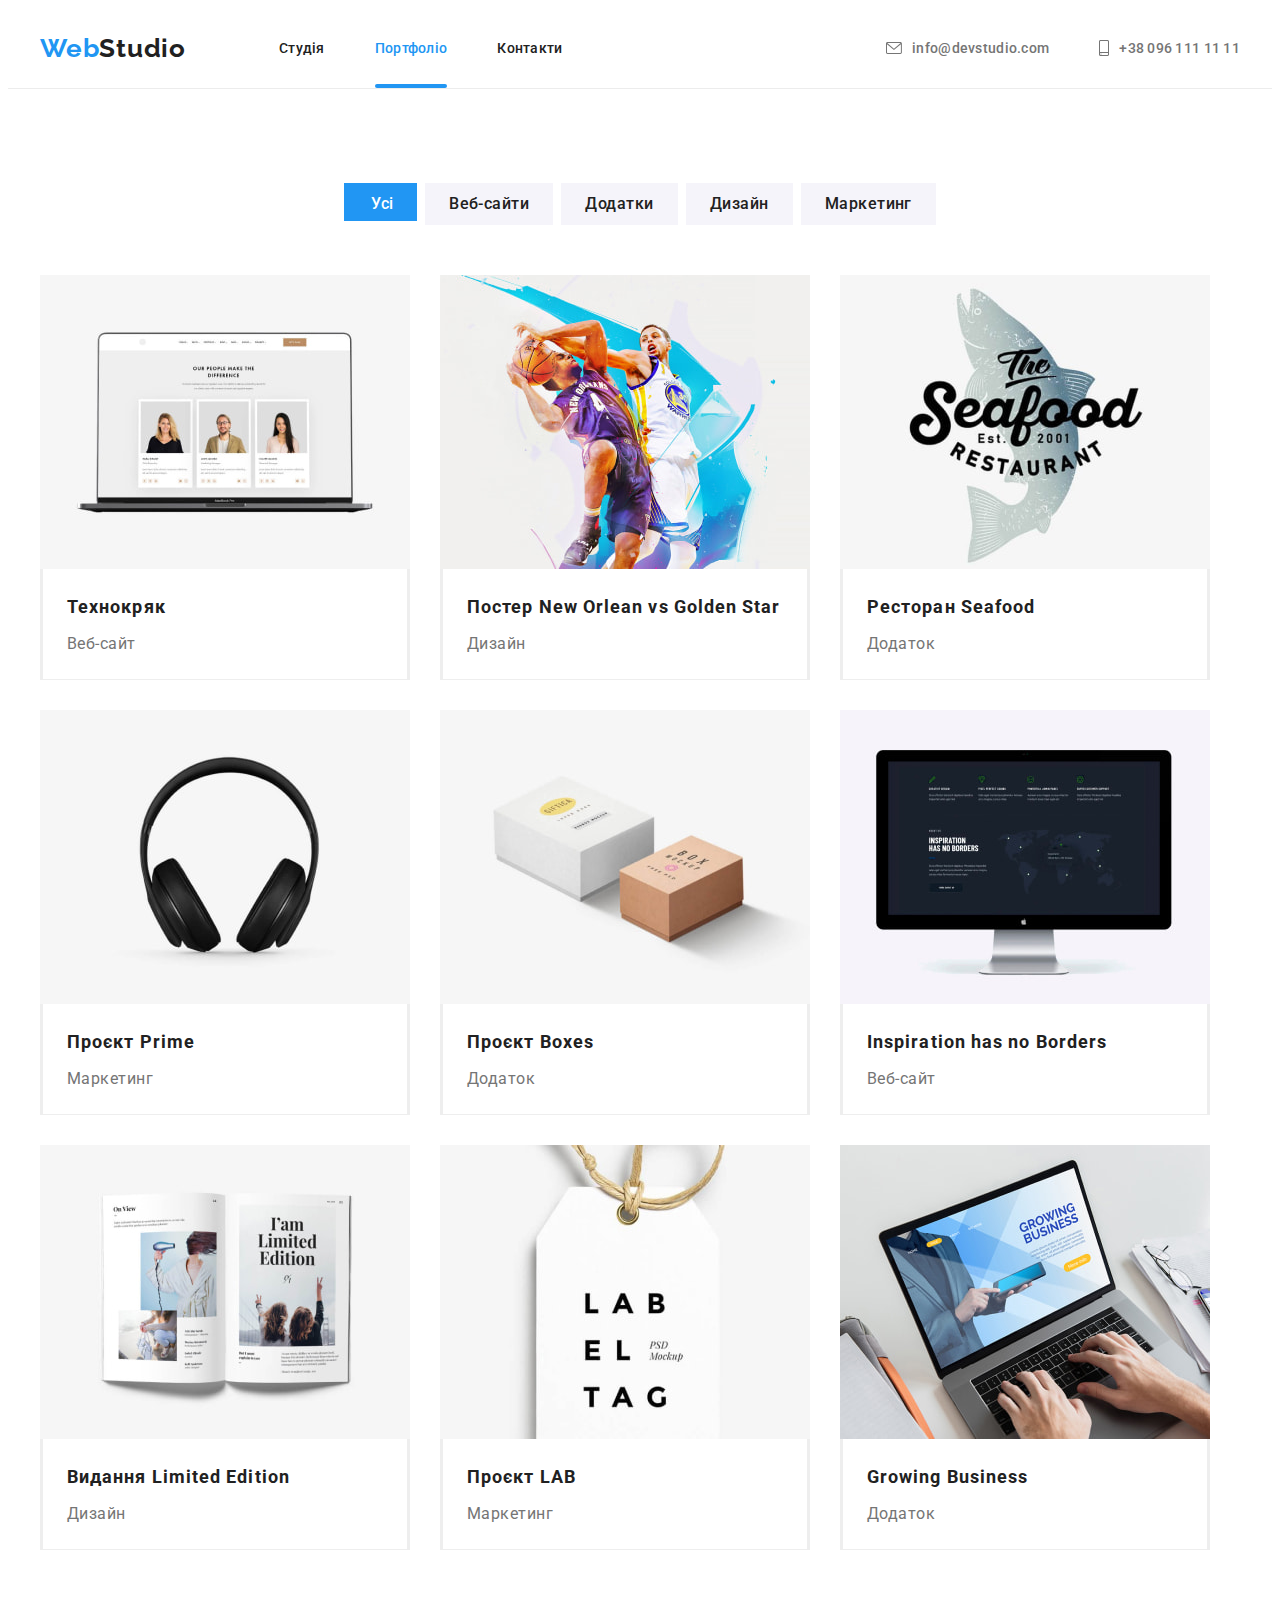
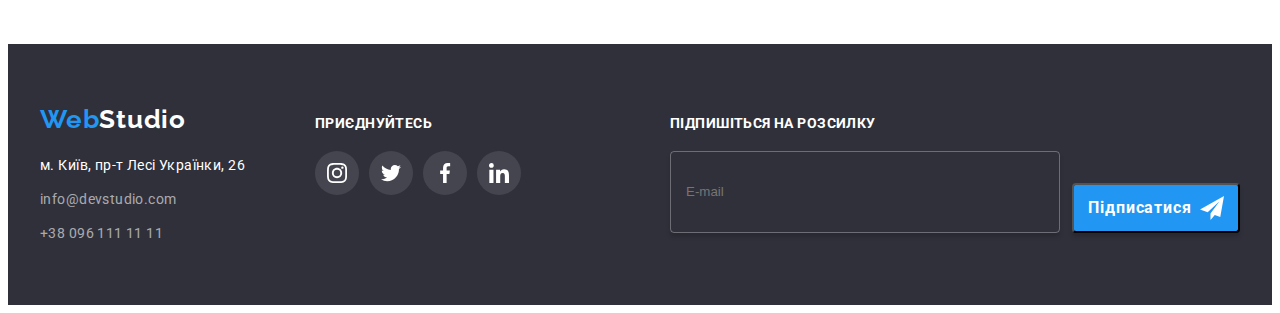
==== portfolio.html @ 5f0ef243 "Initial commit" ====
<!DOCTYPE html>
<html lang="uk">
  <head>
    <meta charset="UTF-8" />
    <meta name="viewport" content="width=device-width, initial-scale=1.0" />
    <title>Module 02</title>
    <link rel="preconnect" href="https://fonts.gstatic.com" crossorigin />
    <link
      href="https://fonts.googleapis.com/css2?family=Raleway:wght@700&family=Roboto:wght@400;500;700;900&display=swap"
      rel="stylesheet"
    />
    <link
      rel="stylesheet"
      href="https://cdnjs.cloudflare.com/ajax/libs/modern-normalize/2.0.0/modern-normalize.min.css"
      integrity="sha512-4xo8blKMVCiXpTaLzQSLSw3KFOVPWhm/TRtuPVc4WG6kUgjH6J03IBuG7JZPkcWMxJ5huwaBpOpnwYElP/m6wg=="
      crossorigin="anonymous"
      referrerpolicy="no-referrer"
    />
    <link rel="stylesheet" href="./css/styles.css" />
  </head>
  <body>
    <!-- header section -->
    <header class="header">
      <div class="container heder__container">
        <nav class="navigation">
          <a
            class="link logo"
            href="./index.html"
            aria-label="site-logo-WebStudio"
            >Web<span class="logo__part">Studio</span></a
          >
          <ul class="navigation__list list">
            <li class="navigation__item">
              <a class="link navigation__link" href="./index.html">Студія</a>
            </li>
            <li class="navigation__item">
              <a class="link navigation__title current" href="#portfolio">Портфоліо</a>
            </li>
            <li class="navigation__item">
              <a class="link navigation__link" href="#contacts">Контакти</a>
            </li>
          </ul>
        </nav>
        <ul class="header-grup">
          <li class="header-grup__item">
            <a
              class="link header-grup__mailto mail studio-link"
              href="mailto:info@devstudio.com"
            >
              <svg class="studio-icon" width="16" height="12">
                <use href="./images/sprite.svg#icon-envelope-hover"></use></svg
              >info@devstudio.com</a
            >
          </li>
          <li class="header-grup__item">
            <a
              class="link header-grup__phone text studio-link"
              href="tel:+380961111111"
            >
              <svg class="studio-icon" width="10" height="16">
                <use href="./images/sprite.svg#icon-smartphone"></use></svg
              >+38 096 111 11 11</a
            >
          </li>
        </ul>
      </div>
    </header>
    <main>
      <!-- section Portfolio -->
      <section class="portfolio section">
        <div class="container portfolio-container">
          <!-- Логічний заголовок -->
          <h2 class="visually-hidden">Portfolio</h2>
          <ul class="portfolio-list">
            <li class="portfolio-item">
              <button class="portfolio-all-btn" type="button">Усі</button>
            </li>
            <li class="portfolio-item">
              <button class="portfolio-btn" type="button">Веб-сайти</button>
            </li>
            <li class="portfolio-item">
              <button class="portfolio-btn" type="button">Додатки</button>
            </li>
            <li class="portfolio-item">
              <button class="portfolio-btn" type="button">Дизайн</button>
            </li>
            <li class="portfolio-item">
              <button class="portfolio-btn" type="button">Маркетинг</button>
            </li>
          </ul>
          <ul class="img-portfolio-list grid">
            <li class="img-portfolio-item grid-item container-bg">
              <a class="link blok-link" href="./images/portfolio/img.jpg">
                <div class="blok-thumb">
                  <div class="portfolio-overlay">
                    <p class="thumb-desc">
                      Ресурс пропонує комплексні пропозиції з різним рівнем
                      функціоналу та сервісів. Все це дозволить відвідувачу
                      отримати вичерпні відомості про компанію чи приватну
                      особу.
                    </p>
                  </div>
                  <img
                    class="img-portfolio"
                    src="./images/portfolio/img.jpg"
                    alt="три фото"
                    width="370"
                    height="294"
                  />
                </div>
                <div class="portfolio-blok">
                  <h3 class="portfolio-title">Технокряк</h3>
                  <p class="portfolio-desc">Веб-сайт</p>
                </div>
              </a>
            </li>
            <li class="img-portfolio-item grid-item container-bg">
              <a class="link blok-link" href="./images/portfolio/img-(1).jpg">
                <div class="blok-thumb">
                  <div class="portfolio-overlay">
                    <p class="thumb-desc">
                      Ресурс пропонує комплексні пропозиції з різним рівнем
                      функціоналу та сервісів. Все це дозволить відвідувачу
                      отримати вичерпні відомості про компанію чи приватну
                      особу.
                    </p>
                  </div>
                  <img
                    class="img-portfolio"
                    src="./images/portfolio/img-(1).jpg"
                    alt="баскетбол"
                    width="370"
                    height="294"
                  />
                </div>
                <div class="portfolio-blok">
                  <h3 class="portfolio-title">
                    Постер New Orlean vs Golden Star
                  </h3>
                  <p class="portfolio-desc">Дизайн</p>
                </div>
              </a>
            </li>
            <li class="img-portfolio-item grid-item container-bg">
              <a class="link blok-link" href="./images/portfolio/img-(2).jpg">
                <div class="blok-thumb">
                  <div class="portfolio-overlay">
                    <p class="thumb-desc">
                      Ресурс пропонує комплексні пропозиції з різним рівнем
                      функціоналу та сервісів. Все це дозволить відвідувачу
                      отримати вичерпні відомості про компанію чи приватну
                      особу.
                    </p>
                  </div>
                  <img
                    class="img-portfolio"
                    src="./images/portfolio/img-(2).jpg"
                    alt="реклама ресторана"
                    width="370"
                    height="294"
                  />
                </div>
                <div class="portfolio-blok">
                  <h3 class="portfolio-title">Ресторан Seafood</h3>
                  <p class="portfolio-desc">Додаток</p>
                </div>
              </a>
            </li>
            <li class="img-portfolio-item grid-item container-bg">
              <a class="link blok-link" href="./images/portfolio/img-(3).jpg">
                <div class="blok-thumb">
                  <div class="portfolio-overlay">
                    <p class="thumb-desc">
                      Ресурс пропонує комплексні пропозиції з різним рівнем
                      функціоналу та сервісів. Все це дозволить відвідувачу
                      отримати вичерпні відомості про компанію чи приватну
                      особу.
                    </p>
                  </div>
                  <img
                    class="img-portfolio"
                    src="./images/portfolio/img-(3).jpg"
                    alt="навушники"
                    width="370"
                    height="294"
                  />
                </div>
                <div class="portfolio-blok">
                  <h3 class="portfolio-title">Проєкт Prime</h3>
                  <p class="portfolio-desc">Маркетинг</p>
                </div>
              </a>
            </li>
            <li class="img-portfolio-item grid-item container-bg">
              <a class="link blok-link" href="./images/portfolio/img-(4).jpg">
                <div class="blok-thumb">
                  <div class="portfolio-overlay">
                    <p class="thumb-desc">
                      Ресурс пропонує комплексні пропозиції з різним рівнем
                      функціоналу та сервісів. Все це дозволить відвідувачу
                      отримати вичерпні відомості про компанію чи приватну
                      особу.
                    </p>
                  </div>
                  <img
                    class="img-portfolio"
                    src="./images/portfolio/img-(4).jpg"
                    alt="реклама духов"
                    width="370"
                    height="294"
                  />
                </div>
                <div class="portfolio-blok">
                  <h3 class="portfolio-title">Проєкт Boxes</h3>
                  <p class="portfolio-desc">Додаток</p>
                </div>
              </a>
            </li>
            <li class="img-portfolio-item grid-item container-bg">
              <a class="link blok-link" href="./images/portfolio/img-(5).jpg">
                <div class="blok-thumb">
                  <div class="portfolio-overlay">
                    <p class="thumb-desc">
                      Ресурс пропонує комплексні пропозиції з різним рівнем
                      функціоналу та сервісів. Все це дозволить відвідувачу
                      отримати вичерпні відомості про компанію чи приватну
                      особу.
                    </p>
                  </div>
                  <img
                    class="img-portfolio"
                    src="./images/portfolio/img-(5).jpg"
                    alt="єкран манітора"
                    width="370"
                    height="294"
                  />
                </div>
                <div class="portfolio-blok">
                  <h3 class="portfolio-title">Inspiration has no Borders</h3>
                  <p class="portfolio-desc">Веб-сайт</p>
                </div>
              </a>
            </li>
            <li class="img-portfolio-item grid-item container-bg">
              <a class="link blok-link" href="./images/portfolio/img-(6).jpg">
                <div class="blok-thumb">
                  <div class="portfolio-overlay">
                    <p class="thumb-desc">
                      Ресурс пропонує комплексні пропозиції з різним рівнем
                      функціоналу та сервісів. Все це дозволить відвідувачу
                      отримати вичерпні відомості про компанію чи приватну
                      особу.
                    </p>
                  </div>
                  <img
                    class="img-portfolio"
                    src="./images/portfolio/img-(6).jpg"
                    alt="розкрита книга"
                    width="370"
                    height="294"
                  />
                </div>
                <div class="portfolio-blok">
                  <h3 class="portfolio-title">Видання Limited Edition</h3>
                  <p class="portfolio-desc">Дизайн</p>
                </div>
              </a>
            </li>
            <li class="img-portfolio-item grid-item container-bg">
              <a class="link blok-link" href="./images/portfolio/img-(7).jpg">
                <div class="blok-thumb">
                  <div class="portfolio-overlay">
                    <p class="thumb-desc">
                      Ресурс пропонує комплексні пропозиції з різним рівнем
                      функціоналу та сервісів. Все це дозволить відвідувачу
                      отримати вичерпні відомості про компанію чи приватну
                      особу.
                    </p>
                  </div>
                  <img
                    class="img-portfolio"
                    src="./images/portfolio/img-(7).jpg"
                    alt="лейба проекту"
                    width="370"
                    height="294"
                  />
                </div>
                <div class="portfolio-blok">
                  <h3 class="portfolio-title">Проєкт LAB</h3>
                  <p class="portfolio-desc">Маркетинг</p>
                </div>
              </a>
            </li>
            <li class="img-portfolio-item grid-item container-bg">
              <a class="link blok-link" href="./images/portfolio/img-(8).jpg">
                <div class="blok-thumb">
                  <div class="portfolio-overlay">
                    <p class="thumb-desc">
                      Ресурс пропонує комплексні пропозиції з різним рівнем
                      функціоналу та сервісів. Все це дозволить відвідувачу
                      отримати вичерпні відомості про компанію чи приватну
                      особу.
                    </p>
                  </div>
                  <img
                    class="img-portfolio"
                    src="./images/portfolio/img-(8).jpg"
                    alt="робота на ноутбуці"
                    width="370"
                    height="294"
                  />
                </div>
                <div class="portfolio-blok">
                  <h3 class="portfolio-title">Growing Business</h3>
                  <p class="portfolio-desc">Додаток</p>
                </div>
              </a>
            </li>
          </ul>
        </div>
      </section>
    </main>
    <!-- footer -->
    <footer class="footer">
      <div class="footer__container container">
        <div class="footer__wrapper">
          <a
            class="link footer__logo"
            href="./index.html"
            aria-label="site-logo-WebStudio"
            >Web<span class="footer__logo-part">Studio</span></a
          >
          <address class="address">
            <p class="address__desc">м. Київ, пр-т Лесі Українки, 26</p>
            <ul class="address__list">
              <li class="address__item">
                <a class="address__link" href="mailto:info@devstudio.com"
                  >info@devstudio.com</a
                >
              </li>
              <li class="address__item">
                <a class="address__link" href="tel:+380961111111"
                  >+38 096 111 11 11</a
                >
              </li>
            </ul>
          </address>
        </div>
        <!-- socials-footer -->
        <div class="socials-footer">
          <p class="socials-desk">приєднуйтесь</p>
          <ul class="socials-list">
            <li class="socials-item">
              <a
                class="footer-socials-link link"
                href=""
                target="_blank"
                aria-label="значок Instagram "
              >
                <svg class="socials-icon" width="20" height="20">
                  <use href="./images/sprite.svg#icon-instagram"></use>
                </svg>
              </a>
            </li>
            <li class="socials-item">
              <a
                class="footer-socials-link link"
                href=""
                target="_blank"
                aria-label="значок Twitter"
              >
                <svg class="socials-icon" width="20" height="20">
                  <use href="./images/sprite.svg#icon-twitter"></use>
                </svg>
              </a>
            </li>
            <li class="socials-item">
              <a
                class="footer-socials-link link"
                href=""
                target="_blank"
                aria-label="значок Facebook"
              >
                <svg class="socials-icon" width="20" height="20">
                  <use href="./images/sprite.svg#icon-facebook"></use>
                </svg>
              </a>
            </li>
            <li class="socials-item">
              <a
                class="footer-socials-link link"
                href=""
                target="_blank"
                aria-label="значок Linkedin"
              >
                <svg class="socials-icon" width="20" height="20">
                  <use href="./images/sprite.svg#icon-linkedin"></use>
                </svg>
              </a>
            </li>
          </ul>
        </div>
        <!-- Футер форма  e-mail input -->
        <form class="form" name="contact-form">
          <div class="form__mail">
            <label class="form__label" for="footer-mail">Підпишіться на розсилку</label>
              <input
                class="form__input"
                type="text"
                name="footer-mail"
                id="footer-mail"
                placeholder="E-mail"
              />
          </div>
          <button class="form__btn" type="submit">
            <span class="form__btn-desk">Підписатися</span
            ><svg class="form__btn-icon" width="24" height="24">
              <use href="./images/sprite.svg#icon-telegram"></use>
            </svg>
          </button>
        </form>
      </div>
    </footer>
  </body>
</html>
---- css/styles.css ----
:root {
    --main-font: "Roboto", sans-serif;
    --secondary-font: "Raleway", sans-serif;
    /* text colors */
    --accent-cl: #2196f3;
    --main-txt-cl: #757575;
    --secondary-txt-cl: #212121;
    /* bacgraund-colors */
    --darc-bg-cl: #2f303a;
    --main-bg-cl: #fff;
    --secondary-bg-cl: #f5f4fa;
    /* grid items */
    --items: 1;
    --indent: 30px;
    --timing-function: cubic-bezier(0.4, 0, 0.2, 1);
}

html {
    scroll-behavior: smooth;
}


body {
    color: var(--main-txt-cl);
    font-family: var(--main-font);
    font-size: 14px;
    letter-spacing: 0.42px;
}

ul {
    list-style-type: none;
}

a {
    text-decoration: none;
}

h1,
h2,
h3,
h4,
h5,
h6,
p {
    margin: 0;
}

img {
    display: block;
    max-width: 100%;
    height: auto;
}

.section {
    padding-top: 94px;
    padding-bottom: 94px;
}

.container {
    /* outline: 1px solid red; */
    width: 1200px;
    padding-left: 15px;
    padding-right: 15px;
    margin-left: auto;
    margin-right: auto;
}

.list {
    list-style: none;
    margin: 0;
    padding: 0;
}

.link {
    text-decoration: none;
    transition: color 250ms var(--timing-function);
}

.link:hover,
.link:focus {
    color: #2196f3;
}

/* логічний заголовок */
.visually-hidden {
    border: 0;
    clip: rect(0 0 0 0);
    -webkit-clip-path: polygon(0px 0px, 0px 0px, 0px 0px);
    clip-path: polygon(0px 0px, 0px 0px, 0px 0px);
    height: 1px;
    margin: -1px;
    overflow: hidden;
    padding: 0;
    position: absolute;
    width: 1px;
    white-space: nowrap;
}

/*  
    |=============================
    | Сітка для колекції з елементов 
    |=================================
*/
.grid {
    display: flex;
    flex-wrap: wrap;
    gap: var(--indent);
}

.grid-item {
    flex-basis: calc(100%-var(--indent) * (var(--items) - 1)) / var(--items);
}

/* 
|=====================
|  = header section =
======================
*/
.header {
    background: var(--main-bg-cl);
    border-bottom: 1px solid #ececec;
}

.heder__container {
    display: flex;
    align-items: center;
}

/* Логотип logo */

.logo {
    margin-right: 93px;
    color: var(--accent-cl);
    font-family: var(--secondary-font);
    font-size: 26px;
    font-weight: 700;
    letter-spacing: 0.78px;
}

.logo__part {
    color: var(--secondary-txt-cl);
    font-family: var(--secondary-font);
    font-size: 26px;
    font-weight: 700;
    letter-spacing: 0.78px;
}

/*   Oсновна новігація сайту  navigation   */

.navigation {
    display: flex;
    align-items: center;
}

.navigation__list {
    display: flex;
    align-items: center;
    margin: 0;
    padding: 0;
}

.navigation__item {
    margin-right: 50px;
}

.navigation__item:last-child {
    margin-right: 0;
}


.navigation__link {
    display: block;
    padding-top: 32px;
    padding-bottom: 32px;
    color: var(--secondary-txt-cl);
    font-family: var(--main-font);
    font-size: 14px;
    font-weight: 500;
    letter-spacing: 0.28px;
    transition: color 250ms var(--timing-function);
}

.navigation__title.current::after {
    position: absolute;
    bottom: 0;
    left: 0;
    content: "";
    width: 100%;
    height: 4px;
    border-radius: 2px;
    background-color: var(--accent-cl);
}

.navigation__title {
    position: relative;
    display: block;
    padding-top: 32px;
    padding-bottom: 32px;
    color: var(--accent-cl);
    font-family: var(--main-font);
    font-size: 14px;
    font-weight: 500;
    letter-spacing: 0.28px;
}

/*   header__grup   */


.header-grup {
    display: flex;
    margin-left: auto;
    margin-top: 0;
    margin-right: 0;
    margin-bottom: 0;
    padding: 0;
}

.header-grup__item {
    margin-right: 50px;
}

.header-grup__item:last-child {
    margin-right: 0;
}

.header-grup__mailto {
    color: var(--main-txt-cl);
    font-family: var(--main-font);
    font-size: 14px;
    font-weight: 500;
    letter-spacing: 0.28px;
    transition: color 250ms var(--timing-function);
}

.header-grup__phone {
    color: var(--main-txt-cl);
    font-family: var(--main-font);
    font-size: 14px;
    font-weight: 500;
    letter-spacing: 0.28px;
    transition: color 250ms var(--timing-function);
}

.mail:hover,
.mail:focus {
    color: var(--accent-cl);
}

.text:hover,
.text:focus {
    color: var(--accent-cl);
}

.studio-link {
    display: flex;
    align-items: center;
    color: #757575;
}

.studio-icon {
    margin-right: 10px;
    fill: currentColor;
}

/*=========================
==== section Hero  
==========================*/
.hero {
    padding-top: 200px;
    padding-bottom: 200px;
    background-color: var(--darc-bg-cl);
}

.overlay {
    max-width: 1600px;
    height: 600px;
    flex-shrink: 0;
    margin-left: auto;
    margin-right: auto;
    background-image: linear-gradient(to right,
            rgba(47, 48, 58, 0.4),
            rgba(47, 48, 58, 0.4)),
        url(../images/hero/Img.jpg);
}

.hero__name {
    width: 696px;
    color: #fff;
    text-align: center;
    font-family: var(--main-font);
    font-size: 44px;
    font-weight: 900;
    line-height: 1.36;
    letter-spacing: 2.64px;
    text-transform: uppercase;
    margin-left: auto;
    margin-right: auto;
}

.btn {
    background-color: #2196f3;
    min-width: 152px;
    min-height: 30px;
    width: 200px;
    height: 50px;
    flex-shrink: 0;
    padding: 10px, 32px;
    color: #fff;
    text-align: center;
    font-size: 16px;
    font-weight: 700;
    line-height: 1.87;
    letter-spacing: 0.96px;
    cursor: pointer;
    margin-top: 30px;
    margin-right: auto;
    margin-left: auto;
    display: block;
    transition: background-color 250ms var(--timing-function);
}

.btn:hover,
.btn:focus {
    border-radius: 4px;
    background-color: var(--accent-cl);
}


/* ===============================
===== Модальне вікно ===========
=================================*/

.backdrop {
    position: fixed;
    top: 0;
    left: 0;
    width: 100%;
    height: 100%;
    background-color: rgba(0, 0, 0, 0.2);
    opacity: 1;
    transition: opacity 250ms var(--timing-function),
        visibility 250ms var(--timing-function);
    z-index: 3;
}

/* Початковий стан елементу перед анімаціей */

.backdrop.is-hidden .modal__wrapper {
    transform: translate(-50%, -50%) scale(0.4);
}

.backdrop.is-hidden .modal {
    transform: translate(-50%, -50%) scale(0.9);
}

.backdrop.is-hidden {
    opacity: 0;
    visibility: hidden;
    pointer-events: none;
}


.modal__wrapper {
    padding: 40px;
    position: absolute;
    top: 50%;
    left: 50%;
    transform: translate(-50%, -50%) scale(1);
    transition: transform 250ms var(--timing-function);
    width: 528px;
    border-radius: 4px;
    background-color: #fff;
    box-shadow: 0px 2px 1px 0px rgba(0, 0, 0, 0.2),
        0px 1px 1px 0px rgba(0, 0, 0, 0.14), 0px 1px 3px 0px rgba(0, 0, 0, 0.12);
    z-index: 4;
}

.modal-btn--close {
    position: absolute;
    top: 10px;
    right: 10px;
    display: flex;
    align-items: center;
    justify-content: center;
    width: 30px;
    height: 30px;
    border-radius: 50%;
    border-color: rgba(0, 0, 0, 0.10);
    background-color: transparent;
    stroke-width: 1px;
    transition: fill 250ms var(--timing-function);
    transition: border-color 250ms var(--timing-function);
}

.modal-btn--close:hover,
.modal-btn--close:focus {
    fill: var(--accent-cl);
}

.modal__icon-close {
    width: 18px;
    height: 18px;
    flex-shrink: 0;
}

/* modal form */
.modal-form {
    display: block;
    margin: 0;
    padding: 0;
}

.modal-form__label {
    position: relative;
    display: block;
    margin-bottom: 10px;
}

.modal-form__title {
    display: block;
    width: 448px;
    color: var(--secondary-txt-cl);
    text-align: center;
    font-family: var(--main-font);
    font-size: 20px;
    font-weight: 700;
    letter-spacing: 0.6px;
    margin-bottom: 12px;
}

.modal-form__input {
    margin: 0;
    padding: 10px 40px;
    border-radius: 4px;
    width: 100%;
    border: 1px solid rgba(33, 33, 33, 0.20);
    margin-top: 4px;
    transition: border-color 250ms var(--timing-function);
}

.modal-form__input:focus {
    border-color: var(--accent-cl);
    outline: none;
}

.modal-form__input:focus~.modal-form__icon {
    fill: var(--accent-cl);
}

.modal-form__desk {
    display: block;
    color: var(--main-txt-cl);
    font-family: var(--main-font);
    font-size: 12px;
    font-weight: 400;
    letter-spacing: 0.12px;
}

.modal-form__icon {
    position: absolute;
    top: 50%;
    left: 12px;
    transform: translate(50%);
    transition: transform 250ms var(--timing-function);
    transition: fill 250ms var(--timing-function);
}

/* form-modal-textarea */

.modal-form__textarea {
    width: 100%;
    padding: 12px 16px;
    margin-top: 4px;
    color: rgba(117, 117, 117, 0.50);
    font-family: var(--main-font);
    font-size: 12px;
    font-weight: 400;
    letter-spacing: 0.12px;
    border-radius: 4px;
    border: 1px solid rgba(33, 33, 33, 0.20);
    background-color: transparent;
    resize: none;
    transition: border-color 250ms var(--timing-function);
}

.modal-form__textarea:focus {
    border-color: var(--accent-cl);
    outline: none;
}

/*  Умови договору   checkbox */
.modal-form__policy-group {
    display: flex;
    align-items: center;
    justify-content: center;
    margin-bottom: 30px;
}

.modal-form__custon-checkbox {
    width: 16px;
    height: 15px;
    margin-top: 20px;
    margin-right: 10px;
    display: flex;
    align-items: center;
    justify-content: center;
    border-radius: 4px;
    outline: 2px solid var(--secondary-txt-cl);
    outline-offset: -2px;
    transition: background-color 250ms var(--timing-function);
    transition: fill 250ms var(--timing-function);
    transition: outline 250ms var(--timing-function);
}


.modal-form__checkbox:checked+.modal-form__custon-checkbox {
    background-color: var(--accent-cl);
    fill: #ffffff;
    outline: var(--accent-cl);
}

.modal-form__checkbox:focus~.modal-form__custon-checkbox {
    outline: 2px solid var(--accent-cl);
    outline-offset: -2px;
}

.modal-form__icon-checkbox {
    opacity: 0;
    transition: opacity 250ms var(--timing-function);
}

.modal-form__checkbox:checked+.modal-form__custon-checkbox .modal-form__icon-checkbox {
    opacity: 1;
}

.modal-form__desk-checkbox {
    margin-top: 20px;
    color: var(--main-txt-cl);
    font-family: var(--main-font);
    font-size: 14px;
    font-weight: 400;
    line-height: 1.71%;
    letter-spacing: 0.42px;
}

.modal-form__span-desk {
    padding-left: 4px;
    color: var(--accent-cl);
    font-family: var(--main-font);
    font-size: 14px;
    font-weight: 400;
    line-height: 1.71%;
    letter-spacing: 0.42px;
    text-decoration-line: underline;
}

/*  form-modal-btn  */

.modal-form__btn--send {
    display: block;
    min-width: 152px;
    min-height: 30px;
    width: 200px;
    height: 50px;
    margin-top: 0;
    margin-right: auto;
    margin-bottom: 0;
    margin-left: auto;
    padding-top: 10px;
    padding-right: 52px;
    padding-bottom: 10px;
    padding-left: 52px;
    color: var(--main-bg-cl);
    text-align: center;
    font-family: var(--main-font);
    font-size: 16px;
    font-weight: 700;
    line-height: 1.88%;
    letter-spacing: 0.96px;
    border-radius: 4px;
    background-color: var(--accent-cl);
    box-shadow: 0px 4px 4px 0px rgba(0, 0, 0, 0.15);
    transition: background-color 250ms var(--timing-function);
    border: transparent;
}

.modal-form__btn--send:hover,
.modal-form__btn--send:focus {
    background-color: #188CE8;
}

/* ======================
==  section Feature  Особливості
========================*/
.feature {
    background-color: var(--main-bg-cl);
    padding-bottom: 0;
}

.feature__container {
    display: flex;
    align-items: center;
}



.feature__list {
    display: flex;
    align-items: baseline;
    margin: 0;
    padding: 0;
}

.feature__item {
    margin-right: 30px;
    width: 270px;
    flex-shrink: 0;
}

.feature__rectangle {
    display: inline-flex;
    align-items: center;
    justify-content: center;
    background-color: #f5f4fa;
    width: 270px;
    height: 120px;
    margin-right: 30px;
    margin-bottom: 30px;
}

.feature__item:last-child {
    margin-right: 0;
}

.feature__subtitle {
    margin-bottom: 10px;
    color: var(--secondary-txt-cl);
    font-family: var(--main-txt-cl);
    font-size: 14px;
    font-weight: 700;
    letter-spacing: 0.42px;
    text-transform: uppercase;
}

.feature__desc {
    flex-shrink: 0;
    color: var(--main-txt-cl);
    font-family: var(--main-font);
    font-size: 14px;
    font-weight: 400;
    line-height: 1.71;
    letter-spacing: 0.42px;
}

/* =======================
==section Services     Чим ми займаємося 
========================== */
.services {
    background-color: var(--main-bg-cl);
    z-index: 1;
}

.title-services {
    margin-top: 0;
    margin-bottom: 50px;
    color: var(--secondary-txt-cl);
    text-align: center;
    font-family: var(--main-font);
    font-size: 36px;
    font-weight: 700;
    letter-spacing: 1.08px;
}

.list-services {
    display: flex;
    align-items: center;
    flex-direction: row;
    margin: 0;
    padding: 0;
}

.item-services {
    display: flex;
    align-items: center;
    position: relative;
    margin-right: 30px;
    width: 370px;
    height: 294px;
    flex-shrink: 0;
}

.item-services::before {
    content: "";
    position: absolute;
    bottom: 0;
    left: 0;
    display: flex;
    align-items: center;
    justify-content: center;
    width: 100%;
    height: 70px;
    background-color: rgba(47, 48, 58, 0.8);
    z-index: 1;
}

.services-desk {
    position: absolute;
    top: 90%;
    left: 50%;
    transform: translate(-50%, -50%);
    color: var(--main-bg-cl);
    text-align: center;
    font-family: var(--main-font);
    font-size: 14px;
    font-style: normal;
    font-weight: 700;
    letter-spacing: 0.42px;
    text-transform: uppercase;
    z-index: 2;
}

.item-services:last-child {
    margin-right: 0;
}

/* ========================
==section Our team   Наша команда   
========================= */
.team {
    background-color: var(--secondary-bg-cl);
}

.title-team {
    color: var(--secondary-txt-cl);
    text-align: center;
    font-family: var(--main-font);
    font-size: 36px;
    font-weight: 700;
    letter-spacing: 1.08px;
    margin-bottom: 50px;
}

.list-team {
    display: flex;
    align-items: center;
    flex-direction: row;
    margin: 0;
    padding: 0;
}

.item-team {
    margin-right: 30px;
    border-radius: 0px 0px 4px 4px;
    background-color: #fff;
    box-shadow: 0px 2px 1px 0px rgba(0, 0, 0, 0.2),
        0px 1px 1px 0px rgba(0, 0, 0, 0.14), 0px 1px 3px 0px rgba(0, 0, 0, 0.12);
}

.item-team:last-child {
    margin-right: 0;
}

.blok-team {
    padding-top: 30px;
    padding-bottom: 30px;
}

.subtitle-team {
    margin-bottom: 10px;
    color: var(--secondary-txt-cl);
    text-align: center;
    font-family: var(--main-font);
    font-size: 16px;
    font-weight: 500;
    letter-spacing: 0.48px;
}

.desc-team {
    margin-bottom: 16px;
    color: var(--main-txt-cl);
    text-align: center;
    font-family: var(--main-font);
    font-size: 16px;
    font-weight: 400;
    letter-spacing: 0.48px;
}

.socials-list {
    justify-content: center;
}

.socials-item {
    margin-right: 10px;
}

.socials-item:last-child {
    margin-right: 0;
}

.socials-link {
    display: flex;
    align-items: center;
    justify-content: center;
    width: 44px;
    height: 44px;
    background-color: #ffffff;
    border-radius: 50%;
    fill: #afb1b8;
    transition: background-color 250ms var(--timing-function);
}

.socials-icon {
    transition: fill 250ms var(--timing-function);
}

.socials-link:hover,
.socials-link:focus {
    background-color: #2196f3;
}

.socials-link:hover .socials-icon,
.socials-link:focus .socials-icon {
    fill: #ffffff;
}

/* ===========================
== section Portfolio        
=============================*/
.portfolio {
    background-color: var(--main-bg-cl);
}

.portfolio-list {
    margin-top: 0;
    margin-right: 0;
    margin-left: 0;
    margin-bottom: 50px;
    padding: 0;
    display: flex;
    justify-content: center;
}

.portfolio-item {
    margin-right: 8px;
}

.portfolio-item:last-child {
    margin-right: 0;
}

.portfolio-all-btn {
    padding-top: 6px;
    padding-right: 25px;
    padding-bottom: 6.5px;
    padding-left: 25px;
    text-align: center;
    font-family: var(--main-font);
    font-size: 16px;
    font-weight: 500;
    line-height: 1.62;
    letter-spacing: 0.48px;
    width: 73px;
    height: 38px;
    background: var(--accent-cl);
    color: var(--main-bg-cl);
    border-color: transparent;
    transition: background-color 250ms var(--timing-function),
        color 250ms var(--timing-function), box-shadow 250ms var(--timing-function);
}

.portfolio-all-btn:hover,
.portfolio-all-btn:focus {
    border-radius: 4px;
    background-color: #2196f3;
    box-shadow: 0px 2px 2px 0px rgba(0, 0, 0, 0.12),
        0px 1px 2px 0px rgba(0, 0, 0, 0.08), 0px 3px 1px 0px rgba(0, 0, 0, 0.1);
    width: 73px;
    height: 38px;
}

.portfolio-btn {
    display: block;
    padding-top: 6px;
    padding-right: 22px;
    padding-bottom: 6px;
    padding-left: 22px;
    color: var(--secondary-txt-cl);
    text-align: center;
    font-family: var(--main-font);
    font-size: 16px;
    font-weight: 500;
    line-height: 1.62;
    letter-spacing: 0.48px;
    background-color: var(--secondary-bg-cl);
    border-color: transparent;
    transition: background-color 250ms var(--timing-function),
        color 250ms var(--timing-function), box-shadow 250ms var(--timing-function);
}

.portfolio-btn:hover,
.portfolio-btn:focus {
    border-radius: 4px;
    color: var(--secondary-bg-cl);
    background-color: var(--accent-cl);
    box-shadow: 0px 2px 2px 0px rgba(0, 0, 0, 0.12),
        0px 1px 2px 0px rgba(0, 0, 0, 0.08), 0px 3px 1px 0px rgba(0, 0, 0, 0.1);
}

.img-portfolio-list {
    padding: 0;
    margin: 0;
    display: flex;
    align-items: center;
    flex-wrap: wrap;
}

.blok-link {
    display: block;
    transition: box-shadow 250ms var(--timing-function);
}

.blok-link:hover,
.blok-link:focus {
    box-shadow: 1px 4px 6px 0px rgba(0, 0, 0, 0.16),
        0px 4px 4px 0px rgba(0, 0, 0, 0.06), 0px 1px 1px 0px rgba(0, 0, 0, 0.12);
}

.blok-link:hover .portfolio-overlay {
    transform: translateY(0);
}

.blok-thumb {
    position: relative;
    display: block;
    overflow: hidden;
}

.portfolio-overlay {
    content: "";
    display: flex;
    align-items: center;
    justify-content: center;
    position: absolute;
    top: 0;
    left: 0;
    width: 100%;
    height: 100%;
    background-color: var(--accent-cl);
    transform: translatey(100%);
    transition: transform 250ms var(--timing-function);
}

.thumb-desc {
    position: absolute;
    width: 322px;
    color: var(--main-bg-cl);
    font-family: var(--main-font);
    font-size: 18px;
    font-weight: 400;
    line-height: 28px;
    letter-spacing: 0.54px;
}

.img-portfolio-item {
    width: 370px;
    --items: 3;
}

.portfolio-blok {
    padding-top: 20px;
    padding-right: 24px;
    padding-bottom: 20px;
    padding-left: 24px;
    border-bottom: 1px solid #eee;
    border-right: solid #eee;
    border-left: solid #eee;
}

.portfolio-title {
    color: var(--secondary-txt-cl);
    font-family: var(--main-font);
    font-size: 18px;
    font-weight: 700;
    line-height: 2;
    letter-spacing: 1.08px;
}

.portfolio-desc {
    margin-top: 4px;
    color: var(--main-txt-cl);
    font-family: var(--main-font);
    font-size: 16px;
    font-weight: 400;
    line-height: 1.87;
    letter-spacing: 0.48px;
}

/*  ===================
|====section Clients  Постійні клієнти
====================== */
.clients {
    background-color: #fff;
}

.clients-title {
    color: var(--secondary-txt-cl);
    text-align: center;
    font-family: var(--main-font);
    font-size: 36px;
    font-weight: 700;
    letter-spacing: 1.08px;
    margin-bottom: 50px;
}

.clients-list {
    display: flex;
    align-items: center;
    flex-direction: row;
    margin: 0;
    padding: 0;
}

.clients-item {
    margin-right: 30px;
}

.clients-item:last-child {
    margin-right: 0;
}

.clients-link {
    display: flex;
    align-items: center;
    justify-content: center;
    width: 170px;
    height: 92px;
    border-radius: 4px;
    border: 1px solid #afb1b8;
    transition: border-color 250ms var(--timing-function);
}

.clients-link:hover {
    border-color: var(--accent-cl);
}

.clients-icon {
    fill: #afb1b8;
    transition: fill 250ms var(--timing-function);
}

.clients-icon:hover,
.clients-icon:focus {
    fill: var(--accent-cl);
}

/* ======================
======footer         
----------------------- */
.footer {
    padding-top: 60px;
    padding-bottom: 60px;
    background-color: var(--darc-bg-cl);
}

.footer__container {
    display: flex;
    align-items: baseline;
}

.footer__wrapper {
    display: flex;
    flex-direction: column;
}



.address {
    display: inline-flex;
    flex-direction: column;
    margin: 0;
    padding: 0;
}

.address__desc {
    margin-bottom: 10px;
    color: #fff;
    font-family: var(--main-font);
    font-size: 14px;
    font-weight: 400;
    line-height: 1.71;
    letter-spacing: 0.42px;
    font-style: normal;
}


.footer__logo {
    margin-bottom: 20px;
    color: var(--accent-cl);
    font-family: var(--secondary-font);
    font-size: 26px;
    font-weight: 700;
    letter-spacing: 0.78px;
}

.footer__logo-part {
    color: #fff;
    font-family: var(--secondary-font);
    font-size: 26px;
    font-weight: 700;
    letter-spacing: 0.78px;
}

.address__list {
    margin-top: 0;
    margin-bottom: 0;
    padding: 0;
    display: flex;
    align-items: flex-start;
    flex-direction: column;
}

.address__item {
    margin-bottom: 10px;
}

.address__item:last-child {
    margin-bottom: 0;
}

.address__link {
    color: rgba(255, 255, 255, 0.6);
    font-family: var(--main-font);
    font-size: 14px;
    font-weight: 400;
    line-height: 1.71;
    letter-spacing: 0.42px;
    font-style: normal;
}

/* socials-footer */

.socials-footer {
    display: flex;
    align-items: baseline;
    flex-direction: column;
    margin-right: auto;
    margin-left: 70px;
}

.socials-list {
    display: flex;
    align-items: center;
    margin: 0;
    padding: 0;
}

.footer-socials-link {
    display: flex;
    align-items: center;
    justify-content: center;
    width: 44px;
    height: 44px;
    background-color: rgba(255, 255, 255, 0.1);
    border-radius: 50%;
    fill: #ffffff;
    transition: background-color 250ms var(--timing-function);
}

.footer-socials-link:hover,
.footer-socials-link:focus {
    background-color: var(--accent-cl);
}

.socials-desk {
    margin-bottom: 20px;
    color: var(--main-bg-cl);
    font-family: var(--main-font);
    font-size: 14px;
    font-weight: 700;
    letter-spacing: 0.42px;
    text-transform: uppercase;
}

/*   Футер форма  e-mail input*/

.form {
    display: flex;
    align-items: flex-end;
    width: 570px;
    height: 86px;
    margin: 0;
    padding: 0;
}

.form__mail {
    display: flex;
    flex-direction: column;
    margin: 0;
    padding: 0;
}


.form__label {
    color: var(--main-bg-cl);
    font-family: var(--main-font);
    font-size: 14px;
    font-weight: 700;
    letter-spacing: 0.42px;
    text-transform: uppercase;
    margin-bottom: 20px;
}

.form__input {
    padding: 15px;
    width: 358px;
    height: 50px;
    flex-shrink: 0;
    color: rgba(255, 255, 255, 0.60);
    border-radius: 4px;
    border: 1px solid rgba(255, 255, 255, 0.30);
    background-color: rgba(33, 150, 243, 0.00);
    box-shadow: 0px 4px 4px 0px rgba(0, 0, 0, 0.15);
    transition: border-color 250ms var(--timing-function)
}

.form__input:focus {
    border-color: rgba(255, 255, 255, 0.30);
}

.form__btn {
    width: 200px;
    height: 50px;
    display: inline-flex;
    align-items: center;
    justify-content: center;
    min-width: 152px;
    min-height: 30px;
    margin-top: 0;
    margin-right: auto;
    margin-bottom: 0;
    margin-left: 12px;
    border-radius: 4px;
    background-color: var(--accent-cl);
    box-shadow: 0px 4px 4px 0px rgba(0, 0, 0, 0.15);
    transition: background-color 250ms var(--timing-function)
}

.form__btn:hover,
.form__btn:focus {
    background-color: var(--accent-cl);
}

.form__btn-desk {
    display: inline-flex;
    align-items: center;
    justify-content: center;
    padding-right: 8px;
    color: var(--main-bg-cl);
    text-align: center;
    font-family: var(--main-font);
    font-size: 16px;
    font-weight: 700;
    line-height: 1.88%;
    letter-spacing: 0.96px;

}

.form__btn-icon {
    display: inline-flex;
}
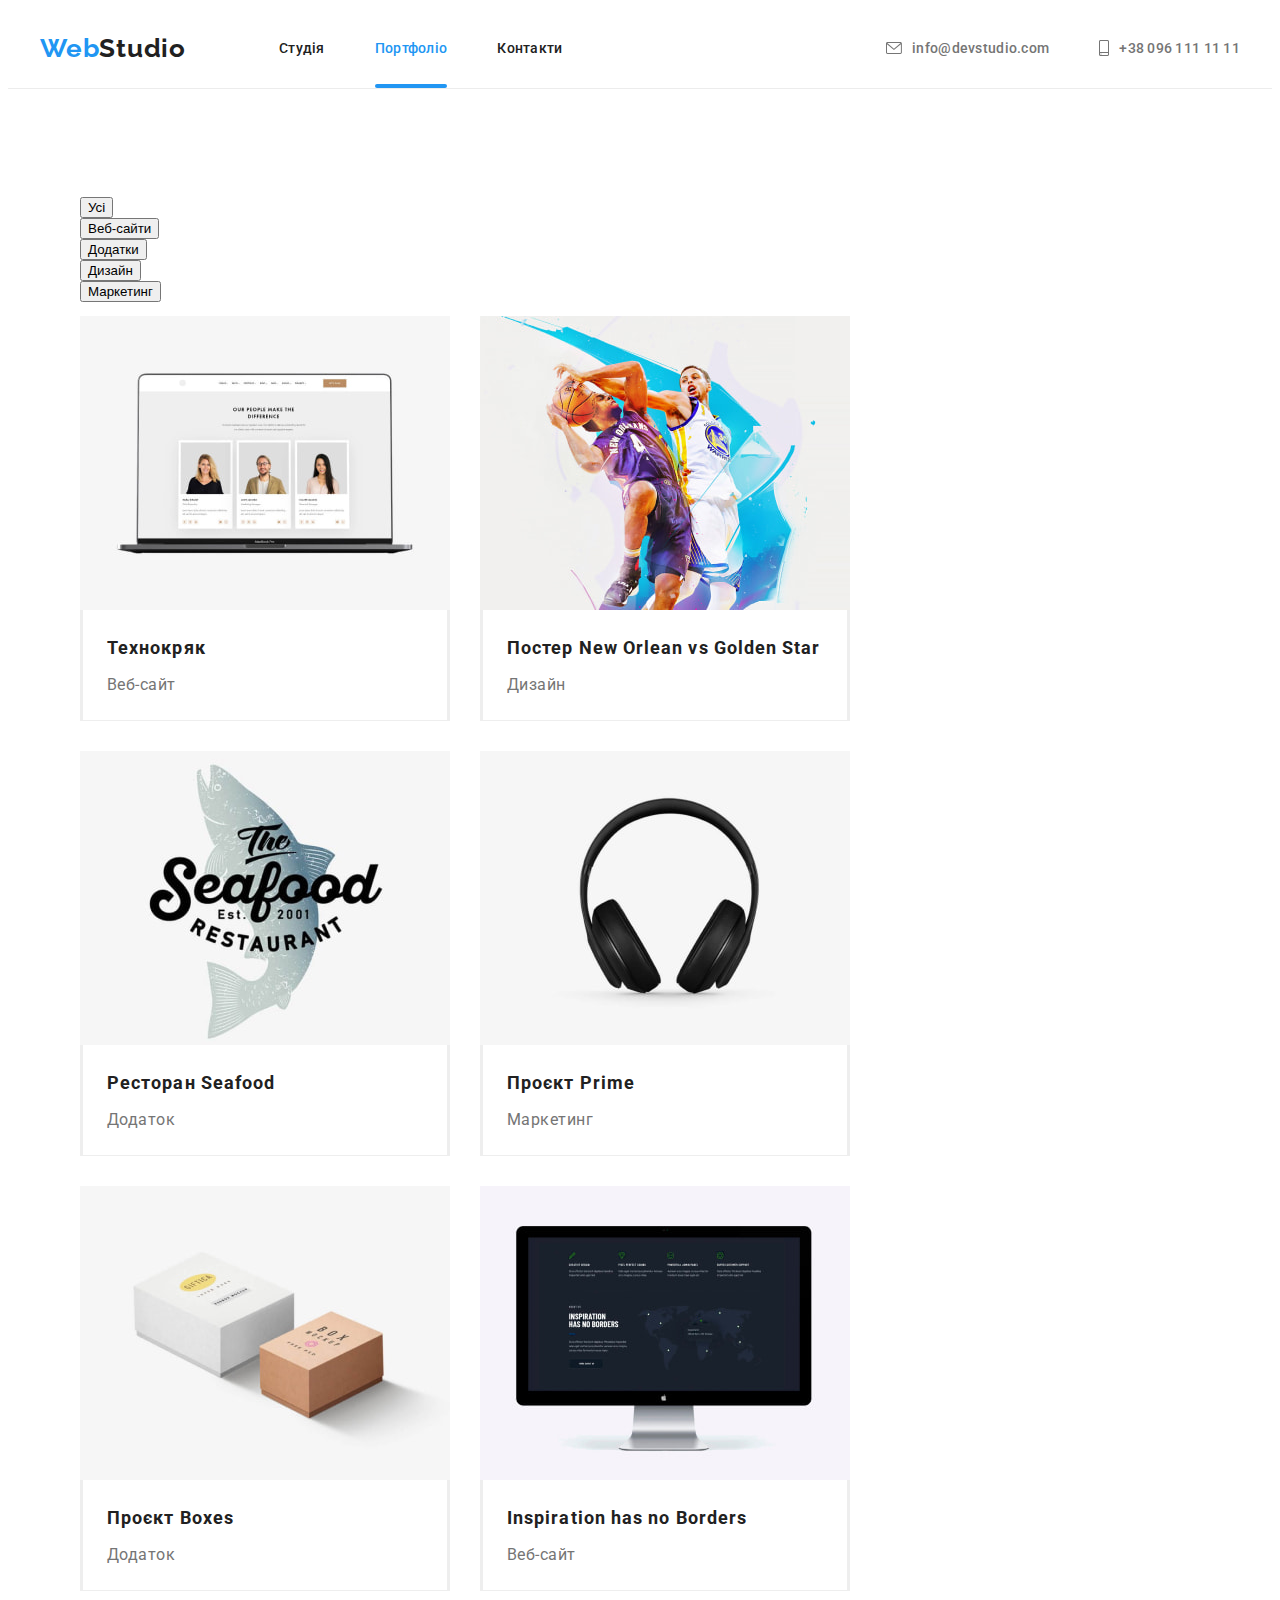
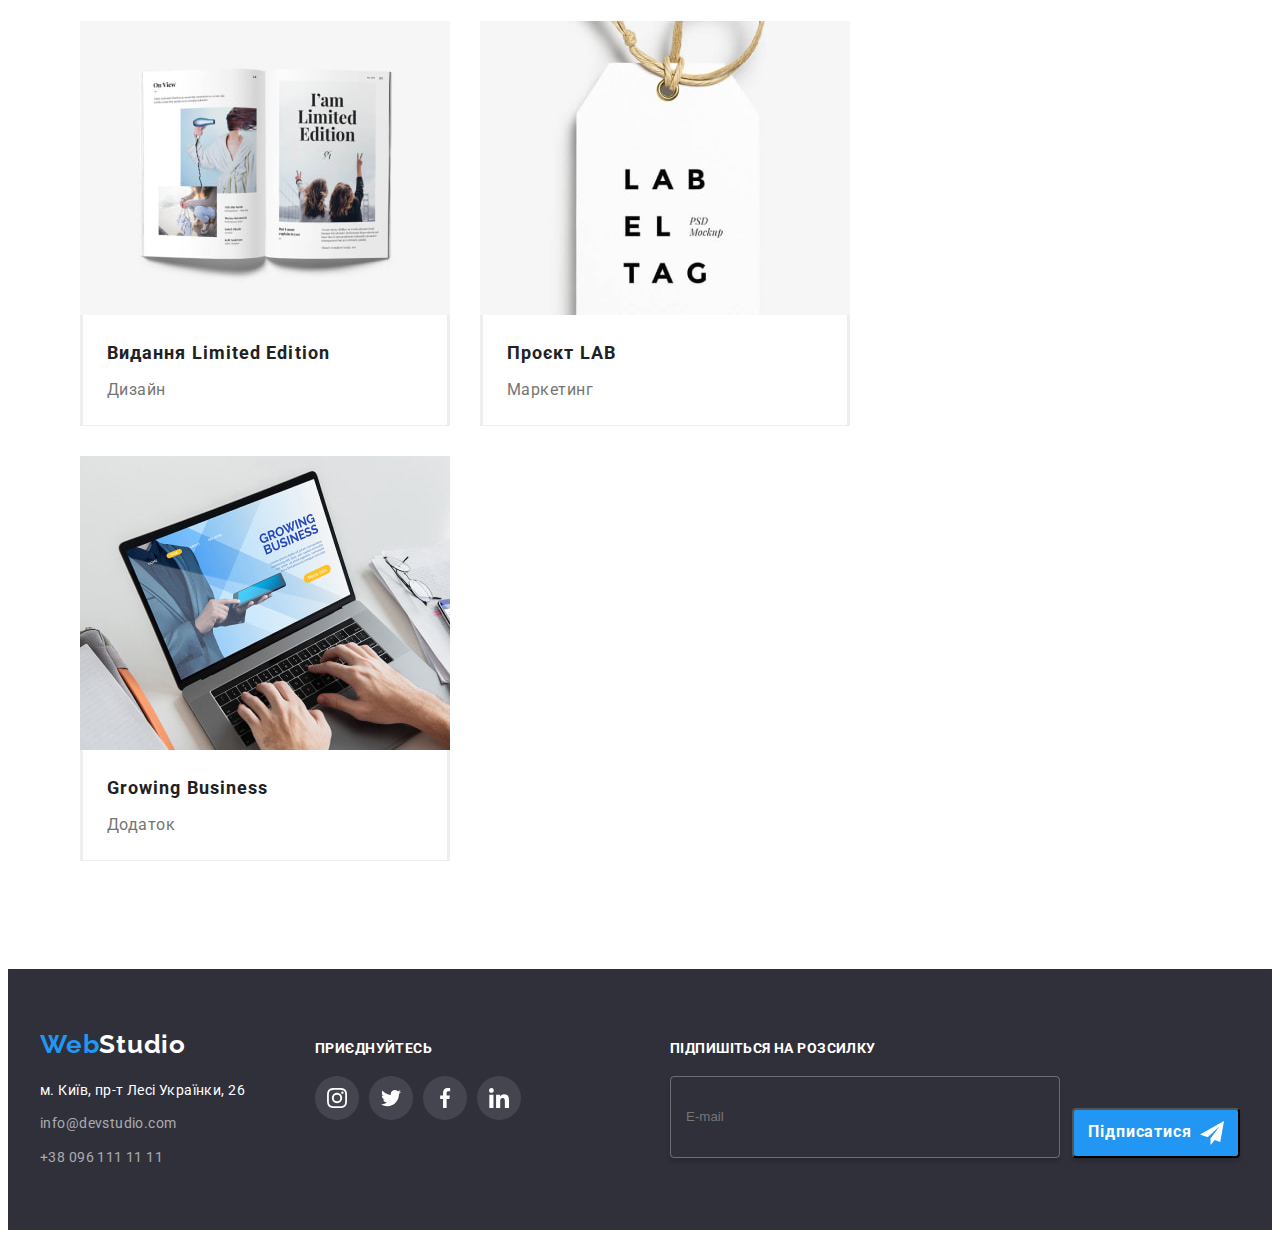
==== commit d0ed9c99: "dz 7" ====
--- a/portfolio.html
+++ b/portfolio.html
@@ -16,7 +16,7 @@
       crossorigin="anonymous"
       referrerpolicy="no-referrer"
     />
-    <link rel="stylesheet" href="./css/styles.css" />
+    <link rel="stylesheet" href="./css/main.min.css" />
   </head>
   <body>
     <!-- header section -->
@@ -68,28 +68,28 @@
     <main>
       <!-- section Portfolio -->
       <section class="portfolio section">
-        <div class="container portfolio-container">
+        <div class="container portfolio__container">
           <!-- Логічний заголовок -->
           <h2 class="visually-hidden">Portfolio</h2>
-          <ul class="portfolio-list">
+          <ul class="portfolio__list">
+            <li class="portfolio__item">
+              <button class="button portfolio__btn--all" type="button">Усі</button>
+            </li>
             <li class="portfolio-item">
-              <button class="portfolio-all-btn" type="button">Усі</button>
+              <button class="button portfolio__btn" type="button">Веб-сайти</button>
             </li>
             <li class="portfolio-item">
-              <button class="portfolio-btn" type="button">Веб-сайти</button>
+              <button class="button portfolio__btn" type="button">Додатки</button>
             </li>
             <li class="portfolio-item">
-              <button class="portfolio-btn" type="button">Додатки</button>
+              <button class="button portfolio__btn" type="button">Дизайн</button>
             </li>
             <li class="portfolio-item">
-              <button class="portfolio-btn" type="button">Дизайн</button>
-            </li>
-            <li class="portfolio-item">
-              <button class="portfolio-btn" type="button">Маркетинг</button>
+              <button class="button portfolio__btn" type="button">Маркетинг</button>
             </li>
           </ul>
-          <ul class="img-portfolio-list grid">
-            <li class="img-portfolio-item grid-item container-bg">
+          <ul class="img__grid grid">
+            <li class="img__item grid__item container-bg">
               <a class="link blok-link" href="./images/portfolio/img.jpg">
                 <div class="blok-thumb">
                   <div class="portfolio-overlay">
--- a/css/main.min.css
+++ b/css/main.min.css
@@ -0,0 +1 @@
+:root{--main-font: "Roboto", sans-serif;--secondary-font: "Raleway", sans-serif;--accent-cl: #2196f3;--main-txt-cl: #757575;--secondary-txt-cl: #212121;--darc-bg-cl: #2f303a;--main-bg-cl: #fff;--secondary-bg-cl: #f5f4fa;--items: 1;--indent: 30px;--timing-function: cubic-bezier(0.4, 0, 0.2, 1)}.visually-hidden{border:0;clip:rect(0 0 0 0);-webkit-clip-path:polygon(0px 0px, 0px 0px, 0px 0px);clip-path:polygon(0px 0px, 0px 0px, 0px 0px);height:1px;margin:-1px;overflow:hidden;padding:0;position:absolute;width:1px;white-space:nowrap}html{scroll-behavior:smooth}body{color:var(--main-txt-cl);font-family:var(--main-font);font-size:14px;letter-spacing:.42px}ul{list-style-type:none}a{text-decoration:none}h1,h2,h3,h4,h5,h6,p{margin:0}img{display:block;max-width:100%;height:auto}.section{padding-top:94px;padding-bottom:94px}.list{list-style:none;margin:0;padding:0}.link{text-decoration:none;-webkit-transition:color 250ms var(--timing-function);transition:color 250ms var(--timing-function)}.link:hover,.link:focus{color:#2196f3}.container{width:1200px;padding-left:15px;padding-right:15px;margin-left:auto;margin-right:auto}.grid{display:-webkit-box;display:-ms-flexbox;display:flex;-ms-flex-wrap:wrap;flex-wrap:wrap;gap:var(--indent)}.grid-item{-ms-flex-preferred-size:calc((100% - var(--indent)*(var(--items) -1))/var(--items));flex-basis:calc((100% - var(--indent)*(var(--items) -1))/var(--items))}.header{background:var(--main-bg-cl);border-bottom:1px solid #ececec}.heder__container{display:-webkit-box;display:-ms-flexbox;display:flex;-webkit-box-align:center;-ms-flex-align:center;align-items:center}.logo{margin-right:93px;color:var(--accent-cl);font-family:var(--secondary-font);font-size:26px;font-weight:700;letter-spacing:.78px}.logo__part{color:var(--secondary-txt-cl);font-family:var(--secondary-font);font-size:26px;font-weight:700;letter-spacing:.78px}.navigation{display:-webkit-box;display:-ms-flexbox;display:flex;-webkit-box-align:center;-ms-flex-align:center;align-items:center}.navigation__list{display:-webkit-box;display:-ms-flexbox;display:flex;-webkit-box-align:center;-ms-flex-align:center;align-items:center;margin:0;padding:0}.navigation__item{margin-right:50px}.navigation__item:last-child{margin-right:0}.navigation__link{display:block;padding-top:32px;padding-bottom:32px;color:var(--secondary-txt-cl);font-family:var(--main-font);font-size:14px;font-weight:500;letter-spacing:.28px;-webkit-transition:color 250ms var(--timing-function);transition:color 250ms var(--timing-function)}.navigation__title{position:relative;display:block;padding-top:32px;padding-bottom:32px;color:var(--accent-cl);font-family:var(--main-font);font-size:14px;font-weight:500;letter-spacing:.28px}.navigation__title.current::after{position:absolute;bottom:0;left:0;content:"";width:100%;height:4px;border-radius:2px;background-color:var(--accent-cl)}.header-grup{display:-webkit-box;display:-ms-flexbox;display:flex;margin-left:auto;margin-top:0;margin-right:0;margin-bottom:0;padding:0}.header-grup__item{margin-right:50px}.header-grup__item:last-child{margin-right:0}.header-grup__mailto{color:var(--main-txt-cl);font-family:var(--main-font);font-size:14px;font-weight:500;letter-spacing:.28px;-webkit-transition:color 250ms var(--timing-function);transition:color 250ms var(--timing-function)}.header-grup__phone{color:var(--main-txt-cl);font-family:var(--main-font);font-size:14px;font-weight:500;letter-spacing:.28px;-webkit-transition:color 250ms var(--timing-function);transition:color 250ms var(--timing-function)}.mail:hover,.mail:focus{color:var(--accent-cl)}.text:hover,.text:focus{color:var(--accent-cl)}.studio-link{display:-webkit-box;display:-ms-flexbox;display:flex;-webkit-box-align:center;-ms-flex-align:center;align-items:center;color:#757575}.studio-icon{margin-right:10px;fill:currentColor}.hero{padding-top:200px;padding-bottom:200px;background-color:var(--darc-bg-cl)}.overlay{max-width:1600px;height:600px;-ms-flex-negative:0;flex-shrink:0;margin-left:auto;margin-right:auto;background-image:-webkit-gradient(linear, left top, right top, from(rgba(47, 48, 58, 0.4)), to(rgba(47, 48, 58, 0.4))),url(../images/hero/Img.jpg);background-image:linear-gradient(to right, rgba(47, 48, 58, 0.4), rgba(47, 48, 58, 0.4)),url(../images/hero/Img.jpg)}.hero__name{width:696px;color:#fff;text-align:center;font-family:var(--main-font);font-size:44px;font-weight:900;line-height:1.36;letter-spacing:2.64px;text-transform:uppercase;margin-left:auto;margin-right:auto}.btn{background-color:#2196f3;min-width:152px;min-height:30px;width:200px;height:50px;-ms-flex-negative:0;flex-shrink:0;padding:10px,32px;color:#fff;text-align:center;font-size:16px;font-weight:700;line-height:1.87;letter-spacing:.96px;cursor:pointer;margin-top:30px;margin-right:auto;margin-left:auto;display:block;-webkit-transition:background-color 250ms var(--timing-function);transition:background-color 250ms var(--timing-function)}.btn:hover,.btn:focus{border-radius:4px;background-color:var(--accent-cl)}.backdrop{position:fixed;top:0;left:0;width:100%;height:100%;background-color:rgba(0,0,0,.2);opacity:1;-webkit-transition:opacity 250ms var(--timing-function),visibility 250ms var(--timing-function);transition:opacity 250ms var(--timing-function),visibility 250ms var(--timing-function);z-index:3}.backdrop.is-hidden .modal__wrapper{-webkit-transform:translate(-50%, -50%) scale(0.4);transform:translate(-50%, -50%) scale(0.4)}.backdrop.is-hidden .modal{-webkit-transform:translate(-50%, -50%) scale(0.9);transform:translate(-50%, -50%) scale(0.9)}.backdrop.is-hidden{opacity:0;visibility:hidden;pointer-events:none}.modal__wrapper{padding:40px;position:absolute;top:50%;left:50%;-webkit-transform:translate(-50%, -50%) scale(1);transform:translate(-50%, -50%) scale(1);-webkit-transition:-webkit-transform 250ms var(--timing-function);transition:-webkit-transform 250ms var(--timing-function);transition:transform 250ms var(--timing-function);transition:transform 250ms var(--timing-function), -webkit-transform 250ms var(--timing-function);width:528px;border-radius:4px;background-color:#fff;-webkit-box-shadow:0px 2px 1px 0px rgba(0,0,0,.2),0px 1px 1px 0px rgba(0,0,0,.14),0px 1px 3px 0px rgba(0,0,0,.12);box-shadow:0px 2px 1px 0px rgba(0,0,0,.2),0px 1px 1px 0px rgba(0,0,0,.14),0px 1px 3px 0px rgba(0,0,0,.12);z-index:4}.modal-btn--close{position:absolute;top:10px;right:10px;display:-webkit-box;display:-ms-flexbox;display:flex;-webkit-box-align:center;-ms-flex-align:center;align-items:center;-webkit-box-pack:center;-ms-flex-pack:center;justify-content:center;width:30px;height:30px;border-radius:50%;border-color:rgba(0,0,0,.1);background-color:rgba(0,0,0,0);stroke-width:1px;-webkit-transition:fill 250ms var(--timing-function);transition:fill 250ms var(--timing-function);-webkit-transition:border-color 250ms var(--timing-function);transition:border-color 250ms var(--timing-function)}.modal-btn--close:hover,.modal-btn--close:focus{fill:var(--accent-cl)}.modal__icon-close{width:18px;height:18px;-ms-flex-negative:0;flex-shrink:0}.modal-form{display:block;margin:0;padding:0}.modal-form__label{position:relative;display:block;margin-bottom:10px}.modal-form__title{display:block;width:448px;color:var(--secondary-txt-cl);text-align:center;font-family:var(--main-font);font-size:20px;font-weight:700;letter-spacing:.6px;margin-bottom:12px}.modal-form__input{margin:0;padding:10px 40px;border-radius:4px;width:100%;border:1px solid rgba(33,33,33,.2);margin-top:4px;-webkit-transition:border-color 250ms var(--timing-function);transition:border-color 250ms var(--timing-function)}.modal-form__input:focus{border-color:var(--accent-cl);outline:none}.modal-form__input:focus~.modal-form__icon{fill:var(--accent-cl)}.modal-form__desk{display:block;color:var(--main-txt-cl);font-family:var(--main-font);font-size:12px;font-weight:400;letter-spacing:.12px}.modal-form__icon{position:absolute;top:50%;left:12px;-webkit-transform:translate(50%);transform:translate(50%);-webkit-transition:-webkit-transform 250ms var(--timing-function);transition:-webkit-transform 250ms var(--timing-function);transition:transform 250ms var(--timing-function);transition:transform 250ms var(--timing-function), -webkit-transform 250ms var(--timing-function);-webkit-transition:fill 250ms var(--timing-function);transition:fill 250ms var(--timing-function)}.modal-form__textarea{width:100%;padding:12px 16px;margin-top:4px;color:rgba(117,117,117,.5);font-family:var(--main-font);font-size:12px;font-weight:400;letter-spacing:.12px;border-radius:4px;border:1px solid rgba(33,33,33,.2);background-color:rgba(0,0,0,0);resize:none;-webkit-transition:border-color 250ms var(--timing-function);transition:border-color 250ms var(--timing-function)}.modal-form__textarea:focus{border-color:var(--accent-cl);outline:none}.modal-form__policy-group{display:-webkit-box;display:-ms-flexbox;display:flex;-webkit-box-align:center;-ms-flex-align:center;align-items:center;-webkit-box-pack:center;-ms-flex-pack:center;justify-content:center;margin-bottom:30px}.modal-form__custon-checkbox{width:16px;height:15px;margin-top:20px;margin-right:10px;display:-webkit-box;display:-ms-flexbox;display:flex;-webkit-box-align:center;-ms-flex-align:center;align-items:center;-webkit-box-pack:center;-ms-flex-pack:center;justify-content:center;border-radius:4px;outline:2px solid var(--secondary-txt-cl);outline-offset:-2px;-webkit-transition:background-color 250ms var(--timing-function);transition:background-color 250ms var(--timing-function);-webkit-transition:fill 250ms var(--timing-function);transition:fill 250ms var(--timing-function);-webkit-transition:outline 250ms var(--timing-function);transition:outline 250ms var(--timing-function)}.modal-form__checkbox:checked+.modal-form__custon-checkbox{background-color:var(--accent-cl);fill:#fff;outline:var(--accent-cl)}.modal-form__checkbox:focus~.modal-form__custon-checkbox{outline:2px solid var(--accent-cl);outline-offset:-2px}.modal-form__icon-checkbox{opacity:0;-webkit-transition:opacity 250ms var(--timing-function);transition:opacity 250ms var(--timing-function)}.modal-form__checkbox:checked+.modal-form__custon-checkbox .modal-form__icon-checkbox{opacity:1}.modal-form__desk-checkbox{margin-top:20px;color:var(--main-txt-cl);font-family:var(--main-font);font-size:14px;font-weight:400;line-height:1.71%;letter-spacing:.42px}.modal-form__span-desk{padding-left:4px;color:var(--accent-cl);font-family:var(--main-font);font-size:14px;font-weight:400;line-height:1.71%;letter-spacing:.42px;text-decoration-line:underline}.modal-form__btn--send{display:block;min-width:152px;min-height:30px;width:200px;height:50px;margin-top:0;margin-right:auto;margin-bottom:0;margin-left:auto;padding-top:10px;padding-right:52px;padding-bottom:10px;padding-left:52px;color:var(--main-bg-cl);text-align:center;font-family:var(--main-font);font-size:16px;font-weight:700;line-height:1.88%;letter-spacing:.96px;border-radius:4px;background-color:var(--accent-cl);-webkit-box-shadow:0px 4px 4px 0px rgba(0,0,0,.15);box-shadow:0px 4px 4px 0px rgba(0,0,0,.15);-webkit-transition:background-color 250ms var(--timing-function);transition:background-color 250ms var(--timing-function);border:rgba(0,0,0,0)}.modal-form__btn--send:hover,.modal-form__btn--send:focus{background-color:#188ce8}.feature{background-color:var(--main-bg-cl);padding-bottom:0}.feature__container{display:-webkit-box;display:-ms-flexbox;display:flex;-webkit-box-align:center;-ms-flex-align:center;align-items:center}.feature__list{display:-webkit-box;display:-ms-flexbox;display:flex;-webkit-box-align:baseline;-ms-flex-align:baseline;align-items:baseline;margin:0;padding:0}.feature__item{margin-right:30px;width:270px;-ms-flex-negative:0;flex-shrink:0}.feature__rectangle{display:-webkit-inline-box;display:-ms-inline-flexbox;display:inline-flex;-webkit-box-align:center;-ms-flex-align:center;align-items:center;-webkit-box-pack:center;-ms-flex-pack:center;justify-content:center;background-color:#f5f4fa;width:270px;height:120px;margin-right:30px;margin-bottom:30px}.feature__item:last-child{margin-right:0}.feature__subtitle{margin-bottom:10px;color:var(--secondary-txt-cl);font-family:var(--main-txt-cl);font-size:14px;font-weight:700;letter-spacing:.42px;text-transform:uppercase}.feature__desc{-ms-flex-negative:0;flex-shrink:0;color:var(--main-txt-cl);font-family:var(--main-font);font-size:14px;font-weight:400;line-height:1.71;letter-spacing:.42px}.services{background-color:var(--main-bg-cl);z-index:1}.title-services{margin-top:0;margin-bottom:50px;color:var(--secondary-txt-cl);text-align:center;font-family:var(--main-font);font-size:36px;font-weight:700;letter-spacing:1.08px}.list-services{display:-webkit-box;display:-ms-flexbox;display:flex;-webkit-box-align:center;-ms-flex-align:center;align-items:center;-webkit-box-orient:horizontal;-webkit-box-direction:normal;-ms-flex-direction:row;flex-direction:row;margin:0;padding:0}.item-services{display:-webkit-box;display:-ms-flexbox;display:flex;-webkit-box-align:center;-ms-flex-align:center;align-items:center;position:relative;margin-right:30px;width:370px;height:294px;-ms-flex-negative:0;flex-shrink:0}.item-services::before{content:"";position:absolute;bottom:0;left:0;display:-webkit-box;display:-ms-flexbox;display:flex;-webkit-box-align:center;-ms-flex-align:center;align-items:center;-webkit-box-pack:center;-ms-flex-pack:center;justify-content:center;width:100%;height:70px;background-color:rgba(47,48,58,.8);z-index:1}.services-desk{position:absolute;top:90%;left:50%;-webkit-transform:translate(-50%, -50%);transform:translate(-50%, -50%);color:var(--main-bg-cl);text-align:center;font-family:var(--main-font);font-size:14px;font-style:normal;font-weight:700;letter-spacing:.42px;text-transform:uppercase;z-index:2}.item-services:last-child{margin-right:0}.clients{background-color:#fff}.clients-title{color:var(--secondary-txt-cl);text-align:center;font-family:var(--main-font);font-size:36px;font-weight:700;letter-spacing:1.08px;margin-bottom:50px}.clients-list{display:-webkit-box;display:-ms-flexbox;display:flex;-webkit-box-align:center;-ms-flex-align:center;align-items:center;-webkit-box-orient:horizontal;-webkit-box-direction:normal;-ms-flex-direction:row;flex-direction:row;margin:0;padding:0}.clients-item{margin-right:30px}.clients-item:last-child{margin-right:0}.clients-link{display:-webkit-box;display:-ms-flexbox;display:flex;-webkit-box-align:center;-ms-flex-align:center;align-items:center;-webkit-box-pack:center;-ms-flex-pack:center;justify-content:center;width:170px;height:92px;border-radius:4px;border:1px solid #afb1b8;-webkit-transition:border-color 250ms var(--timing-function);transition:border-color 250ms var(--timing-function)}.clients-link:hover{border-color:var(--accent-cl)}.clients-icon{fill:#afb1b8;-webkit-transition:fill 250ms var(--timing-function);transition:fill 250ms var(--timing-function)}.clients-icon:hover,.clients-icon:focus{fill:var(--accent-cl)}.team{background-color:var(--secondary-bg-cl)}.title-team{color:var(--secondary-txt-cl);text-align:center;font-family:var(--main-font);font-size:36px;font-weight:700;letter-spacing:1.08px;margin-bottom:50px}.list-team{display:-webkit-box;display:-ms-flexbox;display:flex;-webkit-box-align:center;-ms-flex-align:center;align-items:center;-webkit-box-orient:horizontal;-webkit-box-direction:normal;-ms-flex-direction:row;flex-direction:row;margin:0;padding:0}.item-team{margin-right:30px;border-radius:0px 0px 4px 4px;background-color:#fff;-webkit-box-shadow:0px 2px 1px 0px rgba(0,0,0,.2),0px 1px 1px 0px rgba(0,0,0,.14),0px 1px 3px 0px rgba(0,0,0,.12);box-shadow:0px 2px 1px 0px rgba(0,0,0,.2),0px 1px 1px 0px rgba(0,0,0,.14),0px 1px 3px 0px rgba(0,0,0,.12)}.item-team:last-child{margin-right:0}.blok-team{padding-top:30px;padding-bottom:30px}.subtitle-team{margin-bottom:10px;color:var(--secondary-txt-cl);text-align:center;font-family:var(--main-font);font-size:16px;font-weight:500;letter-spacing:.48px}.desc-team{margin-bottom:16px;color:var(--main-txt-cl);text-align:center;font-family:var(--main-font);font-size:16px;font-weight:400;letter-spacing:.48px}.socials-list{-webkit-box-pack:center;-ms-flex-pack:center;justify-content:center}.socials-item{margin-right:10px}.socials-item:last-child{margin-right:0}.socials-link{display:-webkit-box;display:-ms-flexbox;display:flex;-webkit-box-align:center;-ms-flex-align:center;align-items:center;-webkit-box-pack:center;-ms-flex-pack:center;justify-content:center;width:44px;height:44px;background-color:#fff;border-radius:50%;fill:#afb1b8;-webkit-transition:background-color 250ms var(--timing-function);transition:background-color 250ms var(--timing-function)}.socials-icon{-webkit-transition:fill 250ms var(--timing-function);transition:fill 250ms var(--timing-function)}.socials-link:hover,.socials-link:focus{background-color:#2196f3}.socials-link:hover .socials-icon,.socials-link:focus .socials-icon{fill:#fff}.portfolio{background-color:var(--main-bg-cl)}.portfolio-list{margin-top:0;margin-right:0;margin-left:0;margin-bottom:50px;padding:0;display:-webkit-box;display:-ms-flexbox;display:flex;-webkit-box-pack:center;-ms-flex-pack:center;justify-content:center}.portfolio-item{margin-right:8px}.portfolio-item:last-child{margin-right:0}.portfolio-all-btn{padding-top:6px;padding-right:25px;padding-bottom:6.5px;padding-left:25px;text-align:center;font-family:var(--main-font);font-size:16px;font-weight:500;line-height:1.62;letter-spacing:.48px;width:73px;height:38px;background:var(--accent-cl);color:var(--main-bg-cl);border-color:rgba(0,0,0,0);-webkit-transition:background-color 250ms var(--timing-function),color 250ms var(--timing-function),-webkit-box-shadow 250ms var(--timing-function);transition:background-color 250ms var(--timing-function),color 250ms var(--timing-function),-webkit-box-shadow 250ms var(--timing-function);transition:background-color 250ms var(--timing-function),color 250ms var(--timing-function),box-shadow 250ms var(--timing-function);transition:background-color 250ms var(--timing-function),color 250ms var(--timing-function),box-shadow 250ms var(--timing-function),-webkit-box-shadow 250ms var(--timing-function)}.portfolio-all-btn:hover,.portfolio-all-btn:focus{border-radius:4px;background-color:#2196f3;-webkit-box-shadow:0px 2px 2px 0px rgba(0,0,0,.12),0px 1px 2px 0px rgba(0,0,0,.08),0px 3px 1px 0px rgba(0,0,0,.1);box-shadow:0px 2px 2px 0px rgba(0,0,0,.12),0px 1px 2px 0px rgba(0,0,0,.08),0px 3px 1px 0px rgba(0,0,0,.1);width:73px;height:38px}.portfolio-btn{display:block;padding-top:6px;padding-right:22px;padding-bottom:6px;padding-left:22px;color:var(--secondary-txt-cl);text-align:center;font-family:var(--main-font);font-size:16px;font-weight:500;line-height:1.62;letter-spacing:.48px;background-color:var(--secondary-bg-cl);border-color:rgba(0,0,0,0);-webkit-transition:background-color 250ms var(--timing-function),color 250ms var(--timing-function),-webkit-box-shadow 250ms var(--timing-function);transition:background-color 250ms var(--timing-function),color 250ms var(--timing-function),-webkit-box-shadow 250ms var(--timing-function);transition:background-color 250ms var(--timing-function),color 250ms var(--timing-function),box-shadow 250ms var(--timing-function);transition:background-color 250ms var(--timing-function),color 250ms var(--timing-function),box-shadow 250ms var(--timing-function),-webkit-box-shadow 250ms var(--timing-function)}.portfolio-btn:hover,.portfolio-btn:focus{border-radius:4px;color:var(--secondary-bg-cl);background-color:var(--accent-cl);-webkit-box-shadow:0px 2px 2px 0px rgba(0,0,0,.12),0px 1px 2px 0px rgba(0,0,0,.08),0px 3px 1px 0px rgba(0,0,0,.1);box-shadow:0px 2px 2px 0px rgba(0,0,0,.12),0px 1px 2px 0px rgba(0,0,0,.08),0px 3px 1px 0px rgba(0,0,0,.1)}.img-portfolio-list{padding:0;margin:0;display:-webkit-box;display:-ms-flexbox;display:flex;-webkit-box-align:center;-ms-flex-align:center;align-items:center;-ms-flex-wrap:wrap;flex-wrap:wrap}.blok-link{display:block;-webkit-transition:-webkit-box-shadow 250ms var(--timing-function);transition:-webkit-box-shadow 250ms var(--timing-function);transition:box-shadow 250ms var(--timing-function);transition:box-shadow 250ms var(--timing-function), -webkit-box-shadow 250ms var(--timing-function)}.blok-link:hover,.blok-link:focus{-webkit-box-shadow:1px 4px 6px 0px rgba(0,0,0,.16),0px 4px 4px 0px rgba(0,0,0,.06),0px 1px 1px 0px rgba(0,0,0,.12);box-shadow:1px 4px 6px 0px rgba(0,0,0,.16),0px 4px 4px 0px rgba(0,0,0,.06),0px 1px 1px 0px rgba(0,0,0,.12)}.blok-link:hover .portfolio-overlay{-webkit-transform:translateY(0);transform:translateY(0)}.blok-thumb{position:relative;display:block;overflow:hidden}.portfolio-overlay{content:"";display:-webkit-box;display:-ms-flexbox;display:flex;-webkit-box-align:center;-ms-flex-align:center;align-items:center;-webkit-box-pack:center;-ms-flex-pack:center;justify-content:center;position:absolute;top:0;left:0;width:100%;height:100%;background-color:var(--accent-cl);-webkit-transform:translatey(100%);transform:translatey(100%);-webkit-transition:-webkit-transform 250ms var(--timing-function);transition:-webkit-transform 250ms var(--timing-function);transition:transform 250ms var(--timing-function);transition:transform 250ms var(--timing-function), -webkit-transform 250ms var(--timing-function)}.thumb-desc{position:absolute;width:322px;color:var(--main-bg-cl);font-family:var(--main-font);font-size:18px;font-weight:400;line-height:28px;letter-spacing:.54px}.img-portfolio-item{width:370px;--items: 3}.portfolio-blok{padding-top:20px;padding-right:24px;padding-bottom:20px;padding-left:24px;border-bottom:1px solid #eee;border-right:solid #eee;border-left:solid #eee}.portfolio-title{color:var(--secondary-txt-cl);font-family:var(--main-font);font-size:18px;font-weight:700;line-height:2;letter-spacing:1.08px}.portfolio-desc{margin-top:4px;color:var(--main-txt-cl);font-family:var(--main-font);font-size:16px;font-weight:400;line-height:1.87;letter-spacing:.48px}.footer{padding-top:60px;padding-bottom:60px;background-color:var(--darc-bg-cl)}.footer__container{display:-webkit-box;display:-ms-flexbox;display:flex;-webkit-box-align:baseline;-ms-flex-align:baseline;align-items:baseline}.footer__wrapper{display:-webkit-box;display:-ms-flexbox;display:flex;-webkit-box-orient:vertical;-webkit-box-direction:normal;-ms-flex-direction:column;flex-direction:column}.address{display:-webkit-inline-box;display:-ms-inline-flexbox;display:inline-flex;-webkit-box-orient:vertical;-webkit-box-direction:normal;-ms-flex-direction:column;flex-direction:column;margin:0;padding:0}.address__desc{margin-bottom:10px;color:#fff;font-family:var(--main-font);font-size:14px;font-weight:400;line-height:1.71;letter-spacing:.42px;font-style:normal}.footer__logo{margin-bottom:20px;color:var(--accent-cl);font-family:var(--secondary-font);font-size:26px;font-weight:700;letter-spacing:.78px}.footer__logo-part{color:#fff;font-family:var(--secondary-font);font-size:26px;font-weight:700;letter-spacing:.78px}.address__list{margin-top:0;margin-bottom:0;padding:0;display:-webkit-box;display:-ms-flexbox;display:flex;-webkit-box-align:start;-ms-flex-align:start;align-items:flex-start;-webkit-box-orient:vertical;-webkit-box-direction:normal;-ms-flex-direction:column;flex-direction:column}.address__item{margin-bottom:10px}.address__item:last-child{margin-bottom:0}.address__link{color:rgba(255,255,255,.6);font-family:var(--main-font);font-size:14px;font-weight:400;line-height:1.71;letter-spacing:.42px;font-style:normal}.socials-footer{display:-webkit-box;display:-ms-flexbox;display:flex;-webkit-box-align:baseline;-ms-flex-align:baseline;align-items:baseline;-webkit-box-orient:vertical;-webkit-box-direction:normal;-ms-flex-direction:column;flex-direction:column;margin-right:auto;margin-left:70px}.socials-list{display:-webkit-box;display:-ms-flexbox;display:flex;-webkit-box-align:center;-ms-flex-align:center;align-items:center;margin:0;padding:0}.footer-socials-link{display:-webkit-box;display:-ms-flexbox;display:flex;-webkit-box-align:center;-ms-flex-align:center;align-items:center;-webkit-box-pack:center;-ms-flex-pack:center;justify-content:center;width:44px;height:44px;background-color:rgba(255,255,255,.1);border-radius:50%;fill:#fff;-webkit-transition:background-color 250ms var(--timing-function);transition:background-color 250ms var(--timing-function)}.footer-socials-link:hover,.footer-socials-link:focus{background-color:var(--accent-cl)}.socials-desk{margin-bottom:20px;color:var(--main-bg-cl);font-family:var(--main-font);font-size:14px;font-weight:700;letter-spacing:.42px;text-transform:uppercase}.form{display:-webkit-box;display:-ms-flexbox;display:flex;-webkit-box-align:end;-ms-flex-align:end;align-items:flex-end;width:570px;height:86px;margin:0;padding:0}.form__mail{display:-webkit-box;display:-ms-flexbox;display:flex;-webkit-box-orient:vertical;-webkit-box-direction:normal;-ms-flex-direction:column;flex-direction:column;margin:0;padding:0}.form__label{color:var(--main-bg-cl);font-family:var(--main-font);font-size:14px;font-weight:700;letter-spacing:.42px;text-transform:uppercase;margin-bottom:20px}.form__input{padding:15px;width:358px;height:50px;-ms-flex-negative:0;flex-shrink:0;color:rgba(255,255,255,.6);border-radius:4px;border:1px solid rgba(255,255,255,.3);background-color:rgba(33,150,243,0);-webkit-box-shadow:0px 4px 4px 0px rgba(0,0,0,.15);box-shadow:0px 4px 4px 0px rgba(0,0,0,.15);-webkit-transition:border-color 250ms var(--timing-function);transition:border-color 250ms var(--timing-function)}.form__input:focus{border-color:rgba(255,255,255,.3)}.form__btn{width:200px;height:50px;display:-webkit-inline-box;display:-ms-inline-flexbox;display:inline-flex;-webkit-box-align:center;-ms-flex-align:center;align-items:center;-webkit-box-pack:center;-ms-flex-pack:center;justify-content:center;min-width:152px;min-height:30px;margin-top:0;margin-right:auto;margin-bottom:0;margin-left:12px;border-radius:4px;background-color:var(--accent-cl);-webkit-box-shadow:0px 4px 4px 0px rgba(0,0,0,.15);box-shadow:0px 4px 4px 0px rgba(0,0,0,.15);-webkit-transition:background-color 250ms var(--timing-function);transition:background-color 250ms var(--timing-function)}.form__btn:hover,.form__btn:focus{background-color:var(--accent-cl)}.form__btn-desk{display:-webkit-inline-box;display:-ms-inline-flexbox;display:inline-flex;-webkit-box-align:center;-ms-flex-align:center;align-items:center;-webkit-box-pack:center;-ms-flex-pack:center;justify-content:center;padding-right:8px;color:var(--main-bg-cl);text-align:center;font-family:var(--main-font);font-size:16px;font-weight:700;line-height:1.88%;letter-spacing:.96px}.form__btn-icon{display:-webkit-inline-box;display:-ms-inline-flexbox;display:inline-flex}/*# sourceMappingURL=main.min.css.map */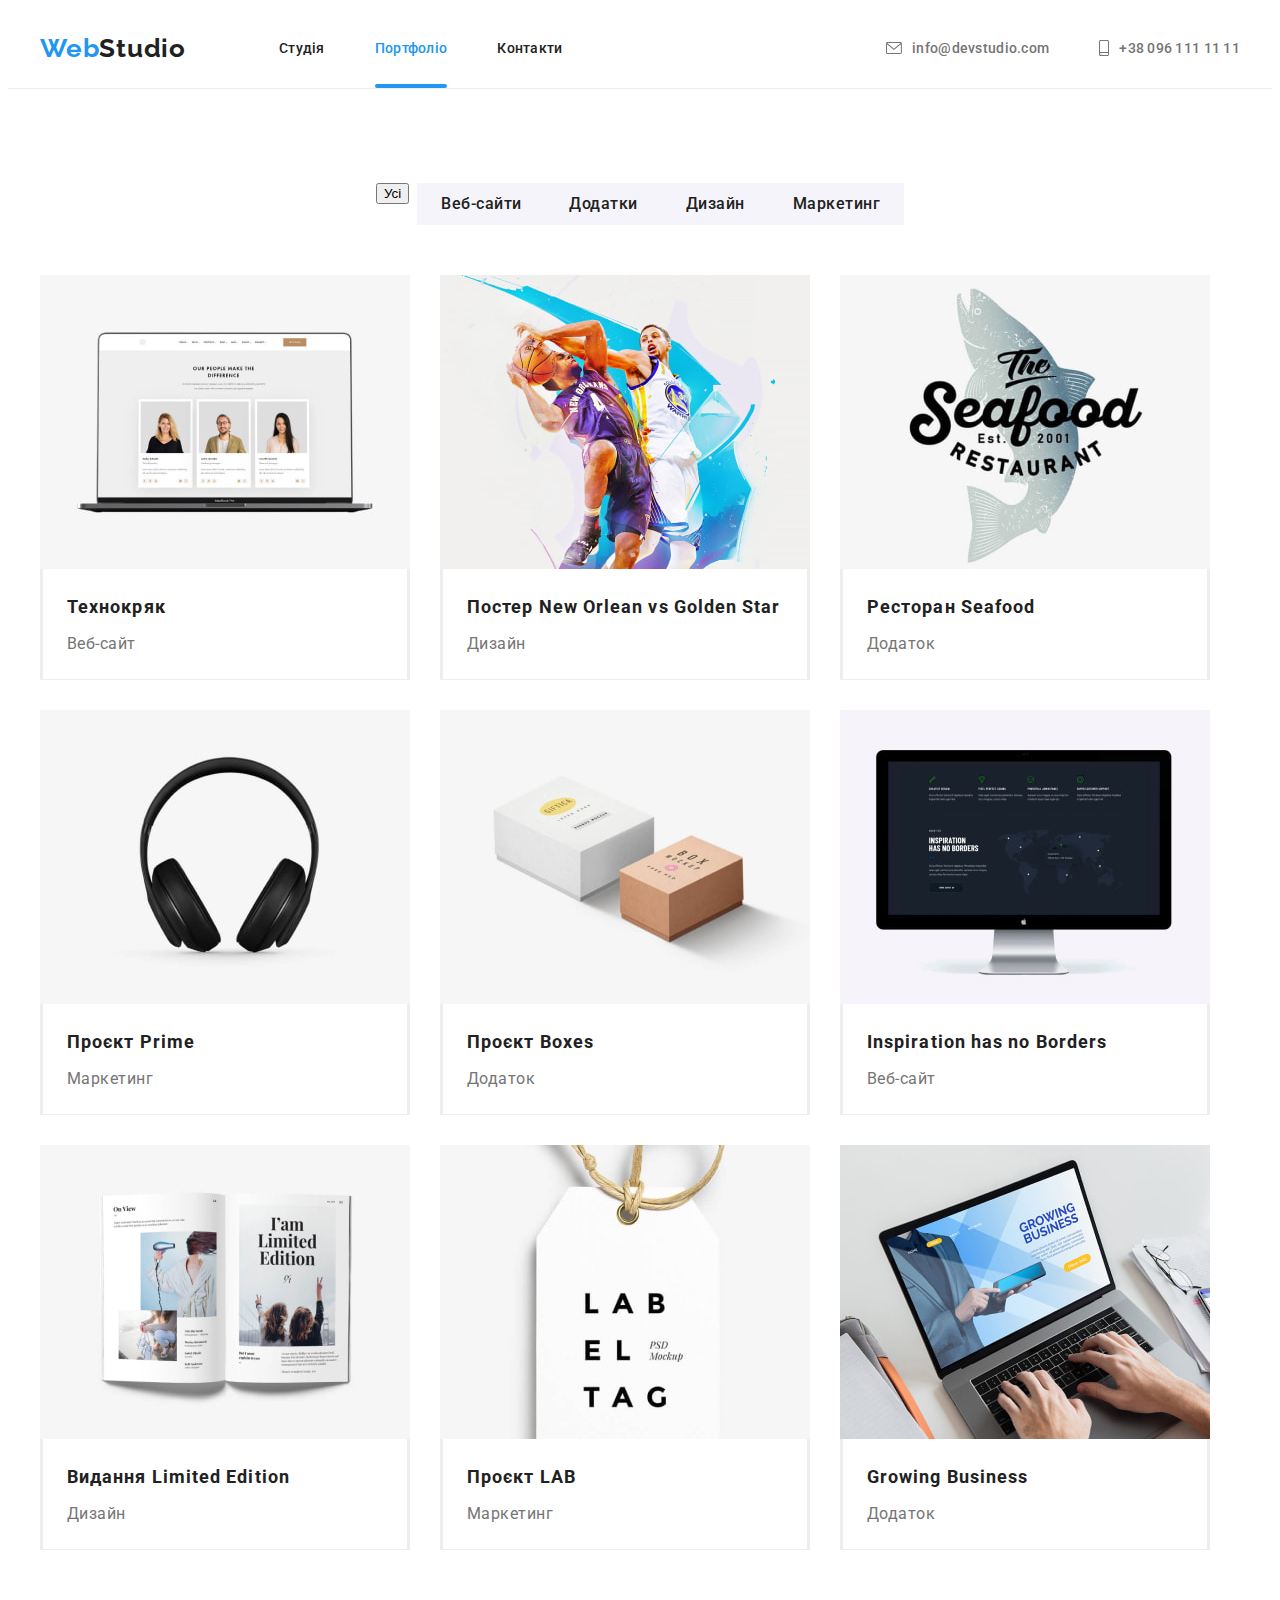
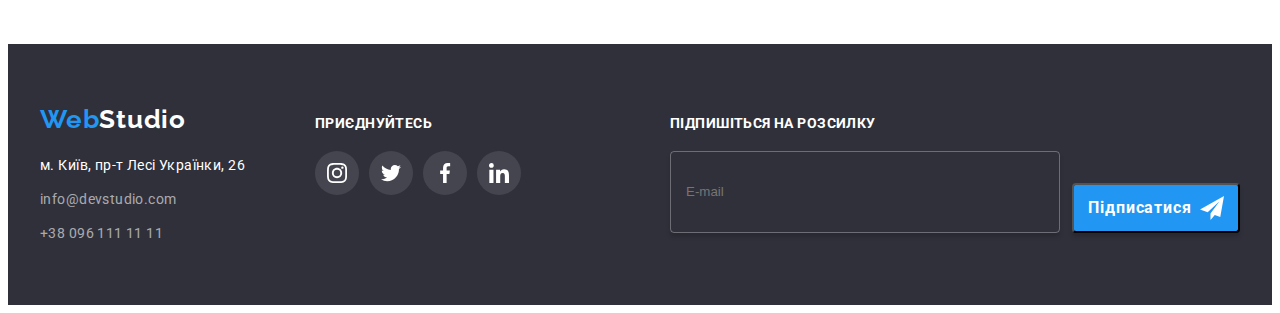
==== commit 054ceb38: "dz 7" ====
--- a/portfolio.html
+++ b/portfolio.html
@@ -73,19 +73,19 @@
           <h2 class="visually-hidden">Portfolio</h2>
           <ul class="portfolio__list">
             <li class="portfolio__item">
-              <button class="button portfolio__btn--all" type="button">Усі</button>
+              <button class="portfolio__btn--all" type="button">Усі</button>
             </li>
             <li class="portfolio-item">
-              <button class="button portfolio__btn" type="button">Веб-сайти</button>
+              <button class="portfolio__btn" type="button">Веб-сайти</button>
             </li>
             <li class="portfolio-item">
-              <button class="button portfolio__btn" type="button">Додатки</button>
+              <button class="portfolio__btn" type="button">Додатки</button>
             </li>
             <li class="portfolio-item">
-              <button class="button portfolio__btn" type="button">Дизайн</button>
+              <button class="portfolio__btn" type="button">Дизайн</button>
             </li>
             <li class="portfolio-item">
-              <button class="button portfolio__btn" type="button">Маркетинг</button>
+              <button class="portfolio__btn" type="button">Маркетинг</button>
             </li>
           </ul>
           <ul class="img__grid grid">
--- a/css/main.min.css
+++ b/css/main.min.css
@@ -1 +1 @@
-:root{--main-font: "Roboto", sans-serif;--secondary-font: "Raleway", sans-serif;--accent-cl: #2196f3;--main-txt-cl: #757575;--secondary-txt-cl: #212121;--darc-bg-cl: #2f303a;--main-bg-cl: #fff;--secondary-bg-cl: #f5f4fa;--items: 1;--indent: 30px;--timing-function: cubic-bezier(0.4, 0, 0.2, 1)}.visually-hidden{border:0;clip:rect(0 0 0 0);-webkit-clip-path:polygon(0px 0px, 0px 0px, 0px 0px);clip-path:polygon(0px 0px, 0px 0px, 0px 0px);height:1px;margin:-1px;overflow:hidden;padding:0;position:absolute;width:1px;white-space:nowrap}html{scroll-behavior:smooth}body{color:var(--main-txt-cl);font-family:var(--main-font);font-size:14px;letter-spacing:.42px}ul{list-style-type:none}a{text-decoration:none}h1,h2,h3,h4,h5,h6,p{margin:0}img{display:block;max-width:100%;height:auto}.section{padding-top:94px;padding-bottom:94px}.list{list-style:none;margin:0;padding:0}.link{text-decoration:none;-webkit-transition:color 250ms var(--timing-function);transition:color 250ms var(--timing-function)}.link:hover,.link:focus{color:#2196f3}.container{width:1200px;padding-left:15px;padding-right:15px;margin-left:auto;margin-right:auto}.grid{display:-webkit-box;display:-ms-flexbox;display:flex;-ms-flex-wrap:wrap;flex-wrap:wrap;gap:var(--indent)}.grid-item{-ms-flex-preferred-size:calc((100% - var(--indent)*(var(--items) -1))/var(--items));flex-basis:calc((100% - var(--indent)*(var(--items) -1))/var(--items))}.header{background:var(--main-bg-cl);border-bottom:1px solid #ececec}.heder__container{display:-webkit-box;display:-ms-flexbox;display:flex;-webkit-box-align:center;-ms-flex-align:center;align-items:center}.logo{margin-right:93px;color:var(--accent-cl);font-family:var(--secondary-font);font-size:26px;font-weight:700;letter-spacing:.78px}.logo__part{color:var(--secondary-txt-cl);font-family:var(--secondary-font);font-size:26px;font-weight:700;letter-spacing:.78px}.navigation{display:-webkit-box;display:-ms-flexbox;display:flex;-webkit-box-align:center;-ms-flex-align:center;align-items:center}.navigation__list{display:-webkit-box;display:-ms-flexbox;display:flex;-webkit-box-align:center;-ms-flex-align:center;align-items:center;margin:0;padding:0}.navigation__item{margin-right:50px}.navigation__item:last-child{margin-right:0}.navigation__link{display:block;padding-top:32px;padding-bottom:32px;color:var(--secondary-txt-cl);font-family:var(--main-font);font-size:14px;font-weight:500;letter-spacing:.28px;-webkit-transition:color 250ms var(--timing-function);transition:color 250ms var(--timing-function)}.navigation__title{position:relative;display:block;padding-top:32px;padding-bottom:32px;color:var(--accent-cl);font-family:var(--main-font);font-size:14px;font-weight:500;letter-spacing:.28px}.navigation__title.current::after{position:absolute;bottom:0;left:0;content:"";width:100%;height:4px;border-radius:2px;background-color:var(--accent-cl)}.header-grup{display:-webkit-box;display:-ms-flexbox;display:flex;margin-left:auto;margin-top:0;margin-right:0;margin-bottom:0;padding:0}.header-grup__item{margin-right:50px}.header-grup__item:last-child{margin-right:0}.header-grup__mailto{color:var(--main-txt-cl);font-family:var(--main-font);font-size:14px;font-weight:500;letter-spacing:.28px;-webkit-transition:color 250ms var(--timing-function);transition:color 250ms var(--timing-function)}.header-grup__phone{color:var(--main-txt-cl);font-family:var(--main-font);font-size:14px;font-weight:500;letter-spacing:.28px;-webkit-transition:color 250ms var(--timing-function);transition:color 250ms var(--timing-function)}.mail:hover,.mail:focus{color:var(--accent-cl)}.text:hover,.text:focus{color:var(--accent-cl)}.studio-link{display:-webkit-box;display:-ms-flexbox;display:flex;-webkit-box-align:center;-ms-flex-align:center;align-items:center;color:#757575}.studio-icon{margin-right:10px;fill:currentColor}.hero{padding-top:200px;padding-bottom:200px;background-color:var(--darc-bg-cl)}.overlay{max-width:1600px;height:600px;-ms-flex-negative:0;flex-shrink:0;margin-left:auto;margin-right:auto;background-image:-webkit-gradient(linear, left top, right top, from(rgba(47, 48, 58, 0.4)), to(rgba(47, 48, 58, 0.4))),url(../images/hero/Img.jpg);background-image:linear-gradient(to right, rgba(47, 48, 58, 0.4), rgba(47, 48, 58, 0.4)),url(../images/hero/Img.jpg)}.hero__name{width:696px;color:#fff;text-align:center;font-family:var(--main-font);font-size:44px;font-weight:900;line-height:1.36;letter-spacing:2.64px;text-transform:uppercase;margin-left:auto;margin-right:auto}.btn{background-color:#2196f3;min-width:152px;min-height:30px;width:200px;height:50px;-ms-flex-negative:0;flex-shrink:0;padding:10px,32px;color:#fff;text-align:center;font-size:16px;font-weight:700;line-height:1.87;letter-spacing:.96px;cursor:pointer;margin-top:30px;margin-right:auto;margin-left:auto;display:block;-webkit-transition:background-color 250ms var(--timing-function);transition:background-color 250ms var(--timing-function)}.btn:hover,.btn:focus{border-radius:4px;background-color:var(--accent-cl)}.backdrop{position:fixed;top:0;left:0;width:100%;height:100%;background-color:rgba(0,0,0,.2);opacity:1;-webkit-transition:opacity 250ms var(--timing-function),visibility 250ms var(--timing-function);transition:opacity 250ms var(--timing-function),visibility 250ms var(--timing-function);z-index:3}.backdrop.is-hidden .modal__wrapper{-webkit-transform:translate(-50%, -50%) scale(0.4);transform:translate(-50%, -50%) scale(0.4)}.backdrop.is-hidden .modal{-webkit-transform:translate(-50%, -50%) scale(0.9);transform:translate(-50%, -50%) scale(0.9)}.backdrop.is-hidden{opacity:0;visibility:hidden;pointer-events:none}.modal__wrapper{padding:40px;position:absolute;top:50%;left:50%;-webkit-transform:translate(-50%, -50%) scale(1);transform:translate(-50%, -50%) scale(1);-webkit-transition:-webkit-transform 250ms var(--timing-function);transition:-webkit-transform 250ms var(--timing-function);transition:transform 250ms var(--timing-function);transition:transform 250ms var(--timing-function), -webkit-transform 250ms var(--timing-function);width:528px;border-radius:4px;background-color:#fff;-webkit-box-shadow:0px 2px 1px 0px rgba(0,0,0,.2),0px 1px 1px 0px rgba(0,0,0,.14),0px 1px 3px 0px rgba(0,0,0,.12);box-shadow:0px 2px 1px 0px rgba(0,0,0,.2),0px 1px 1px 0px rgba(0,0,0,.14),0px 1px 3px 0px rgba(0,0,0,.12);z-index:4}.modal-btn--close{position:absolute;top:10px;right:10px;display:-webkit-box;display:-ms-flexbox;display:flex;-webkit-box-align:center;-ms-flex-align:center;align-items:center;-webkit-box-pack:center;-ms-flex-pack:center;justify-content:center;width:30px;height:30px;border-radius:50%;border-color:rgba(0,0,0,.1);background-color:rgba(0,0,0,0);stroke-width:1px;-webkit-transition:fill 250ms var(--timing-function);transition:fill 250ms var(--timing-function);-webkit-transition:border-color 250ms var(--timing-function);transition:border-color 250ms var(--timing-function)}.modal-btn--close:hover,.modal-btn--close:focus{fill:var(--accent-cl)}.modal__icon-close{width:18px;height:18px;-ms-flex-negative:0;flex-shrink:0}.modal-form{display:block;margin:0;padding:0}.modal-form__label{position:relative;display:block;margin-bottom:10px}.modal-form__title{display:block;width:448px;color:var(--secondary-txt-cl);text-align:center;font-family:var(--main-font);font-size:20px;font-weight:700;letter-spacing:.6px;margin-bottom:12px}.modal-form__input{margin:0;padding:10px 40px;border-radius:4px;width:100%;border:1px solid rgba(33,33,33,.2);margin-top:4px;-webkit-transition:border-color 250ms var(--timing-function);transition:border-color 250ms var(--timing-function)}.modal-form__input:focus{border-color:var(--accent-cl);outline:none}.modal-form__input:focus~.modal-form__icon{fill:var(--accent-cl)}.modal-form__desk{display:block;color:var(--main-txt-cl);font-family:var(--main-font);font-size:12px;font-weight:400;letter-spacing:.12px}.modal-form__icon{position:absolute;top:50%;left:12px;-webkit-transform:translate(50%);transform:translate(50%);-webkit-transition:-webkit-transform 250ms var(--timing-function);transition:-webkit-transform 250ms var(--timing-function);transition:transform 250ms var(--timing-function);transition:transform 250ms var(--timing-function), -webkit-transform 250ms var(--timing-function);-webkit-transition:fill 250ms var(--timing-function);transition:fill 250ms var(--timing-function)}.modal-form__textarea{width:100%;padding:12px 16px;margin-top:4px;color:rgba(117,117,117,.5);font-family:var(--main-font);font-size:12px;font-weight:400;letter-spacing:.12px;border-radius:4px;border:1px solid rgba(33,33,33,.2);background-color:rgba(0,0,0,0);resize:none;-webkit-transition:border-color 250ms var(--timing-function);transition:border-color 250ms var(--timing-function)}.modal-form__textarea:focus{border-color:var(--accent-cl);outline:none}.modal-form__policy-group{display:-webkit-box;display:-ms-flexbox;display:flex;-webkit-box-align:center;-ms-flex-align:center;align-items:center;-webkit-box-pack:center;-ms-flex-pack:center;justify-content:center;margin-bottom:30px}.modal-form__custon-checkbox{width:16px;height:15px;margin-top:20px;margin-right:10px;display:-webkit-box;display:-ms-flexbox;display:flex;-webkit-box-align:center;-ms-flex-align:center;align-items:center;-webkit-box-pack:center;-ms-flex-pack:center;justify-content:center;border-radius:4px;outline:2px solid var(--secondary-txt-cl);outline-offset:-2px;-webkit-transition:background-color 250ms var(--timing-function);transition:background-color 250ms var(--timing-function);-webkit-transition:fill 250ms var(--timing-function);transition:fill 250ms var(--timing-function);-webkit-transition:outline 250ms var(--timing-function);transition:outline 250ms var(--timing-function)}.modal-form__checkbox:checked+.modal-form__custon-checkbox{background-color:var(--accent-cl);fill:#fff;outline:var(--accent-cl)}.modal-form__checkbox:focus~.modal-form__custon-checkbox{outline:2px solid var(--accent-cl);outline-offset:-2px}.modal-form__icon-checkbox{opacity:0;-webkit-transition:opacity 250ms var(--timing-function);transition:opacity 250ms var(--timing-function)}.modal-form__checkbox:checked+.modal-form__custon-checkbox .modal-form__icon-checkbox{opacity:1}.modal-form__desk-checkbox{margin-top:20px;color:var(--main-txt-cl);font-family:var(--main-font);font-size:14px;font-weight:400;line-height:1.71%;letter-spacing:.42px}.modal-form__span-desk{padding-left:4px;color:var(--accent-cl);font-family:var(--main-font);font-size:14px;font-weight:400;line-height:1.71%;letter-spacing:.42px;text-decoration-line:underline}.modal-form__btn--send{display:block;min-width:152px;min-height:30px;width:200px;height:50px;margin-top:0;margin-right:auto;margin-bottom:0;margin-left:auto;padding-top:10px;padding-right:52px;padding-bottom:10px;padding-left:52px;color:var(--main-bg-cl);text-align:center;font-family:var(--main-font);font-size:16px;font-weight:700;line-height:1.88%;letter-spacing:.96px;border-radius:4px;background-color:var(--accent-cl);-webkit-box-shadow:0px 4px 4px 0px rgba(0,0,0,.15);box-shadow:0px 4px 4px 0px rgba(0,0,0,.15);-webkit-transition:background-color 250ms var(--timing-function);transition:background-color 250ms var(--timing-function);border:rgba(0,0,0,0)}.modal-form__btn--send:hover,.modal-form__btn--send:focus{background-color:#188ce8}.feature{background-color:var(--main-bg-cl);padding-bottom:0}.feature__container{display:-webkit-box;display:-ms-flexbox;display:flex;-webkit-box-align:center;-ms-flex-align:center;align-items:center}.feature__list{display:-webkit-box;display:-ms-flexbox;display:flex;-webkit-box-align:baseline;-ms-flex-align:baseline;align-items:baseline;margin:0;padding:0}.feature__item{margin-right:30px;width:270px;-ms-flex-negative:0;flex-shrink:0}.feature__rectangle{display:-webkit-inline-box;display:-ms-inline-flexbox;display:inline-flex;-webkit-box-align:center;-ms-flex-align:center;align-items:center;-webkit-box-pack:center;-ms-flex-pack:center;justify-content:center;background-color:#f5f4fa;width:270px;height:120px;margin-right:30px;margin-bottom:30px}.feature__item:last-child{margin-right:0}.feature__subtitle{margin-bottom:10px;color:var(--secondary-txt-cl);font-family:var(--main-txt-cl);font-size:14px;font-weight:700;letter-spacing:.42px;text-transform:uppercase}.feature__desc{-ms-flex-negative:0;flex-shrink:0;color:var(--main-txt-cl);font-family:var(--main-font);font-size:14px;font-weight:400;line-height:1.71;letter-spacing:.42px}.services{background-color:var(--main-bg-cl);z-index:1}.title-services{margin-top:0;margin-bottom:50px;color:var(--secondary-txt-cl);text-align:center;font-family:var(--main-font);font-size:36px;font-weight:700;letter-spacing:1.08px}.list-services{display:-webkit-box;display:-ms-flexbox;display:flex;-webkit-box-align:center;-ms-flex-align:center;align-items:center;-webkit-box-orient:horizontal;-webkit-box-direction:normal;-ms-flex-direction:row;flex-direction:row;margin:0;padding:0}.item-services{display:-webkit-box;display:-ms-flexbox;display:flex;-webkit-box-align:center;-ms-flex-align:center;align-items:center;position:relative;margin-right:30px;width:370px;height:294px;-ms-flex-negative:0;flex-shrink:0}.item-services::before{content:"";position:absolute;bottom:0;left:0;display:-webkit-box;display:-ms-flexbox;display:flex;-webkit-box-align:center;-ms-flex-align:center;align-items:center;-webkit-box-pack:center;-ms-flex-pack:center;justify-content:center;width:100%;height:70px;background-color:rgba(47,48,58,.8);z-index:1}.services-desk{position:absolute;top:90%;left:50%;-webkit-transform:translate(-50%, -50%);transform:translate(-50%, -50%);color:var(--main-bg-cl);text-align:center;font-family:var(--main-font);font-size:14px;font-style:normal;font-weight:700;letter-spacing:.42px;text-transform:uppercase;z-index:2}.item-services:last-child{margin-right:0}.clients{background-color:#fff}.clients-title{color:var(--secondary-txt-cl);text-align:center;font-family:var(--main-font);font-size:36px;font-weight:700;letter-spacing:1.08px;margin-bottom:50px}.clients-list{display:-webkit-box;display:-ms-flexbox;display:flex;-webkit-box-align:center;-ms-flex-align:center;align-items:center;-webkit-box-orient:horizontal;-webkit-box-direction:normal;-ms-flex-direction:row;flex-direction:row;margin:0;padding:0}.clients-item{margin-right:30px}.clients-item:last-child{margin-right:0}.clients-link{display:-webkit-box;display:-ms-flexbox;display:flex;-webkit-box-align:center;-ms-flex-align:center;align-items:center;-webkit-box-pack:center;-ms-flex-pack:center;justify-content:center;width:170px;height:92px;border-radius:4px;border:1px solid #afb1b8;-webkit-transition:border-color 250ms var(--timing-function);transition:border-color 250ms var(--timing-function)}.clients-link:hover{border-color:var(--accent-cl)}.clients-icon{fill:#afb1b8;-webkit-transition:fill 250ms var(--timing-function);transition:fill 250ms var(--timing-function)}.clients-icon:hover,.clients-icon:focus{fill:var(--accent-cl)}.team{background-color:var(--secondary-bg-cl)}.title-team{color:var(--secondary-txt-cl);text-align:center;font-family:var(--main-font);font-size:36px;font-weight:700;letter-spacing:1.08px;margin-bottom:50px}.list-team{display:-webkit-box;display:-ms-flexbox;display:flex;-webkit-box-align:center;-ms-flex-align:center;align-items:center;-webkit-box-orient:horizontal;-webkit-box-direction:normal;-ms-flex-direction:row;flex-direction:row;margin:0;padding:0}.item-team{margin-right:30px;border-radius:0px 0px 4px 4px;background-color:#fff;-webkit-box-shadow:0px 2px 1px 0px rgba(0,0,0,.2),0px 1px 1px 0px rgba(0,0,0,.14),0px 1px 3px 0px rgba(0,0,0,.12);box-shadow:0px 2px 1px 0px rgba(0,0,0,.2),0px 1px 1px 0px rgba(0,0,0,.14),0px 1px 3px 0px rgba(0,0,0,.12)}.item-team:last-child{margin-right:0}.blok-team{padding-top:30px;padding-bottom:30px}.subtitle-team{margin-bottom:10px;color:var(--secondary-txt-cl);text-align:center;font-family:var(--main-font);font-size:16px;font-weight:500;letter-spacing:.48px}.desc-team{margin-bottom:16px;color:var(--main-txt-cl);text-align:center;font-family:var(--main-font);font-size:16px;font-weight:400;letter-spacing:.48px}.socials-list{-webkit-box-pack:center;-ms-flex-pack:center;justify-content:center}.socials-item{margin-right:10px}.socials-item:last-child{margin-right:0}.socials-link{display:-webkit-box;display:-ms-flexbox;display:flex;-webkit-box-align:center;-ms-flex-align:center;align-items:center;-webkit-box-pack:center;-ms-flex-pack:center;justify-content:center;width:44px;height:44px;background-color:#fff;border-radius:50%;fill:#afb1b8;-webkit-transition:background-color 250ms var(--timing-function);transition:background-color 250ms var(--timing-function)}.socials-icon{-webkit-transition:fill 250ms var(--timing-function);transition:fill 250ms var(--timing-function)}.socials-link:hover,.socials-link:focus{background-color:#2196f3}.socials-link:hover .socials-icon,.socials-link:focus .socials-icon{fill:#fff}.portfolio{background-color:var(--main-bg-cl)}.portfolio-list{margin-top:0;margin-right:0;margin-left:0;margin-bottom:50px;padding:0;display:-webkit-box;display:-ms-flexbox;display:flex;-webkit-box-pack:center;-ms-flex-pack:center;justify-content:center}.portfolio-item{margin-right:8px}.portfolio-item:last-child{margin-right:0}.portfolio-all-btn{padding-top:6px;padding-right:25px;padding-bottom:6.5px;padding-left:25px;text-align:center;font-family:var(--main-font);font-size:16px;font-weight:500;line-height:1.62;letter-spacing:.48px;width:73px;height:38px;background:var(--accent-cl);color:var(--main-bg-cl);border-color:rgba(0,0,0,0);-webkit-transition:background-color 250ms var(--timing-function),color 250ms var(--timing-function),-webkit-box-shadow 250ms var(--timing-function);transition:background-color 250ms var(--timing-function),color 250ms var(--timing-function),-webkit-box-shadow 250ms var(--timing-function);transition:background-color 250ms var(--timing-function),color 250ms var(--timing-function),box-shadow 250ms var(--timing-function);transition:background-color 250ms var(--timing-function),color 250ms var(--timing-function),box-shadow 250ms var(--timing-function),-webkit-box-shadow 250ms var(--timing-function)}.portfolio-all-btn:hover,.portfolio-all-btn:focus{border-radius:4px;background-color:#2196f3;-webkit-box-shadow:0px 2px 2px 0px rgba(0,0,0,.12),0px 1px 2px 0px rgba(0,0,0,.08),0px 3px 1px 0px rgba(0,0,0,.1);box-shadow:0px 2px 2px 0px rgba(0,0,0,.12),0px 1px 2px 0px rgba(0,0,0,.08),0px 3px 1px 0px rgba(0,0,0,.1);width:73px;height:38px}.portfolio-btn{display:block;padding-top:6px;padding-right:22px;padding-bottom:6px;padding-left:22px;color:var(--secondary-txt-cl);text-align:center;font-family:var(--main-font);font-size:16px;font-weight:500;line-height:1.62;letter-spacing:.48px;background-color:var(--secondary-bg-cl);border-color:rgba(0,0,0,0);-webkit-transition:background-color 250ms var(--timing-function),color 250ms var(--timing-function),-webkit-box-shadow 250ms var(--timing-function);transition:background-color 250ms var(--timing-function),color 250ms var(--timing-function),-webkit-box-shadow 250ms var(--timing-function);transition:background-color 250ms var(--timing-function),color 250ms var(--timing-function),box-shadow 250ms var(--timing-function);transition:background-color 250ms var(--timing-function),color 250ms var(--timing-function),box-shadow 250ms var(--timing-function),-webkit-box-shadow 250ms var(--timing-function)}.portfolio-btn:hover,.portfolio-btn:focus{border-radius:4px;color:var(--secondary-bg-cl);background-color:var(--accent-cl);-webkit-box-shadow:0px 2px 2px 0px rgba(0,0,0,.12),0px 1px 2px 0px rgba(0,0,0,.08),0px 3px 1px 0px rgba(0,0,0,.1);box-shadow:0px 2px 2px 0px rgba(0,0,0,.12),0px 1px 2px 0px rgba(0,0,0,.08),0px 3px 1px 0px rgba(0,0,0,.1)}.img-portfolio-list{padding:0;margin:0;display:-webkit-box;display:-ms-flexbox;display:flex;-webkit-box-align:center;-ms-flex-align:center;align-items:center;-ms-flex-wrap:wrap;flex-wrap:wrap}.blok-link{display:block;-webkit-transition:-webkit-box-shadow 250ms var(--timing-function);transition:-webkit-box-shadow 250ms var(--timing-function);transition:box-shadow 250ms var(--timing-function);transition:box-shadow 250ms var(--timing-function), -webkit-box-shadow 250ms var(--timing-function)}.blok-link:hover,.blok-link:focus{-webkit-box-shadow:1px 4px 6px 0px rgba(0,0,0,.16),0px 4px 4px 0px rgba(0,0,0,.06),0px 1px 1px 0px rgba(0,0,0,.12);box-shadow:1px 4px 6px 0px rgba(0,0,0,.16),0px 4px 4px 0px rgba(0,0,0,.06),0px 1px 1px 0px rgba(0,0,0,.12)}.blok-link:hover .portfolio-overlay{-webkit-transform:translateY(0);transform:translateY(0)}.blok-thumb{position:relative;display:block;overflow:hidden}.portfolio-overlay{content:"";display:-webkit-box;display:-ms-flexbox;display:flex;-webkit-box-align:center;-ms-flex-align:center;align-items:center;-webkit-box-pack:center;-ms-flex-pack:center;justify-content:center;position:absolute;top:0;left:0;width:100%;height:100%;background-color:var(--accent-cl);-webkit-transform:translatey(100%);transform:translatey(100%);-webkit-transition:-webkit-transform 250ms var(--timing-function);transition:-webkit-transform 250ms var(--timing-function);transition:transform 250ms var(--timing-function);transition:transform 250ms var(--timing-function), -webkit-transform 250ms var(--timing-function)}.thumb-desc{position:absolute;width:322px;color:var(--main-bg-cl);font-family:var(--main-font);font-size:18px;font-weight:400;line-height:28px;letter-spacing:.54px}.img-portfolio-item{width:370px;--items: 3}.portfolio-blok{padding-top:20px;padding-right:24px;padding-bottom:20px;padding-left:24px;border-bottom:1px solid #eee;border-right:solid #eee;border-left:solid #eee}.portfolio-title{color:var(--secondary-txt-cl);font-family:var(--main-font);font-size:18px;font-weight:700;line-height:2;letter-spacing:1.08px}.portfolio-desc{margin-top:4px;color:var(--main-txt-cl);font-family:var(--main-font);font-size:16px;font-weight:400;line-height:1.87;letter-spacing:.48px}.footer{padding-top:60px;padding-bottom:60px;background-color:var(--darc-bg-cl)}.footer__container{display:-webkit-box;display:-ms-flexbox;display:flex;-webkit-box-align:baseline;-ms-flex-align:baseline;align-items:baseline}.footer__wrapper{display:-webkit-box;display:-ms-flexbox;display:flex;-webkit-box-orient:vertical;-webkit-box-direction:normal;-ms-flex-direction:column;flex-direction:column}.address{display:-webkit-inline-box;display:-ms-inline-flexbox;display:inline-flex;-webkit-box-orient:vertical;-webkit-box-direction:normal;-ms-flex-direction:column;flex-direction:column;margin:0;padding:0}.address__desc{margin-bottom:10px;color:#fff;font-family:var(--main-font);font-size:14px;font-weight:400;line-height:1.71;letter-spacing:.42px;font-style:normal}.footer__logo{margin-bottom:20px;color:var(--accent-cl);font-family:var(--secondary-font);font-size:26px;font-weight:700;letter-spacing:.78px}.footer__logo-part{color:#fff;font-family:var(--secondary-font);font-size:26px;font-weight:700;letter-spacing:.78px}.address__list{margin-top:0;margin-bottom:0;padding:0;display:-webkit-box;display:-ms-flexbox;display:flex;-webkit-box-align:start;-ms-flex-align:start;align-items:flex-start;-webkit-box-orient:vertical;-webkit-box-direction:normal;-ms-flex-direction:column;flex-direction:column}.address__item{margin-bottom:10px}.address__item:last-child{margin-bottom:0}.address__link{color:rgba(255,255,255,.6);font-family:var(--main-font);font-size:14px;font-weight:400;line-height:1.71;letter-spacing:.42px;font-style:normal}.socials-footer{display:-webkit-box;display:-ms-flexbox;display:flex;-webkit-box-align:baseline;-ms-flex-align:baseline;align-items:baseline;-webkit-box-orient:vertical;-webkit-box-direction:normal;-ms-flex-direction:column;flex-direction:column;margin-right:auto;margin-left:70px}.socials-list{display:-webkit-box;display:-ms-flexbox;display:flex;-webkit-box-align:center;-ms-flex-align:center;align-items:center;margin:0;padding:0}.footer-socials-link{display:-webkit-box;display:-ms-flexbox;display:flex;-webkit-box-align:center;-ms-flex-align:center;align-items:center;-webkit-box-pack:center;-ms-flex-pack:center;justify-content:center;width:44px;height:44px;background-color:rgba(255,255,255,.1);border-radius:50%;fill:#fff;-webkit-transition:background-color 250ms var(--timing-function);transition:background-color 250ms var(--timing-function)}.footer-socials-link:hover,.footer-socials-link:focus{background-color:var(--accent-cl)}.socials-desk{margin-bottom:20px;color:var(--main-bg-cl);font-family:var(--main-font);font-size:14px;font-weight:700;letter-spacing:.42px;text-transform:uppercase}.form{display:-webkit-box;display:-ms-flexbox;display:flex;-webkit-box-align:end;-ms-flex-align:end;align-items:flex-end;width:570px;height:86px;margin:0;padding:0}.form__mail{display:-webkit-box;display:-ms-flexbox;display:flex;-webkit-box-orient:vertical;-webkit-box-direction:normal;-ms-flex-direction:column;flex-direction:column;margin:0;padding:0}.form__label{color:var(--main-bg-cl);font-family:var(--main-font);font-size:14px;font-weight:700;letter-spacing:.42px;text-transform:uppercase;margin-bottom:20px}.form__input{padding:15px;width:358px;height:50px;-ms-flex-negative:0;flex-shrink:0;color:rgba(255,255,255,.6);border-radius:4px;border:1px solid rgba(255,255,255,.3);background-color:rgba(33,150,243,0);-webkit-box-shadow:0px 4px 4px 0px rgba(0,0,0,.15);box-shadow:0px 4px 4px 0px rgba(0,0,0,.15);-webkit-transition:border-color 250ms var(--timing-function);transition:border-color 250ms var(--timing-function)}.form__input:focus{border-color:rgba(255,255,255,.3)}.form__btn{width:200px;height:50px;display:-webkit-inline-box;display:-ms-inline-flexbox;display:inline-flex;-webkit-box-align:center;-ms-flex-align:center;align-items:center;-webkit-box-pack:center;-ms-flex-pack:center;justify-content:center;min-width:152px;min-height:30px;margin-top:0;margin-right:auto;margin-bottom:0;margin-left:12px;border-radius:4px;background-color:var(--accent-cl);-webkit-box-shadow:0px 4px 4px 0px rgba(0,0,0,.15);box-shadow:0px 4px 4px 0px rgba(0,0,0,.15);-webkit-transition:background-color 250ms var(--timing-function);transition:background-color 250ms var(--timing-function)}.form__btn:hover,.form__btn:focus{background-color:var(--accent-cl)}.form__btn-desk{display:-webkit-inline-box;display:-ms-inline-flexbox;display:inline-flex;-webkit-box-align:center;-ms-flex-align:center;align-items:center;-webkit-box-pack:center;-ms-flex-pack:center;justify-content:center;padding-right:8px;color:var(--main-bg-cl);text-align:center;font-family:var(--main-font);font-size:16px;font-weight:700;line-height:1.88%;letter-spacing:.96px}.form__btn-icon{display:-webkit-inline-box;display:-ms-inline-flexbox;display:inline-flex}/*# sourceMappingURL=main.min.css.map */+:root{--main-font: "Roboto", sans-serif;--secondary-font: "Raleway", sans-serif;--accent-cl: #2196f3;--main-txt-cl: #757575;--secondary-txt-cl: #212121;--darc-bg-cl: #2f303a;--main-bg-cl: #fff;--secondary-bg-cl: #f5f4fa;--items: 1;--indent: 30px;--timing-function: cubic-bezier(0.4, 0, 0.2, 1)}.visually-hidden{border:0;clip:rect(0 0 0 0);-webkit-clip-path:polygon(0px 0px, 0px 0px, 0px 0px);clip-path:polygon(0px 0px, 0px 0px, 0px 0px);height:1px;margin:-1px;overflow:hidden;padding:0;position:absolute;width:1px;white-space:nowrap}html{scroll-behavior:smooth}body{color:var(--main-txt-cl);font-family:var(--main-font);font-size:14px;letter-spacing:.42px}ul{list-style-type:none}a{text-decoration:none}h1,h2,h3,h4,h5,h6,p{margin:0}img{display:block;max-width:100%;height:auto}.section{padding-top:94px;padding-bottom:94px}.list{list-style:none;margin:0;padding:0}.link{text-decoration:none;-webkit-transition:color 250ms var(--timing-function);transition:color 250ms var(--timing-function)}.link:hover,.link:focus{color:#2196f3}.container{width:1200px;padding-left:15px;padding-right:15px;margin-left:auto;margin-right:auto}.grid{display:-webkit-box;display:-ms-flexbox;display:flex;-ms-flex-wrap:wrap;flex-wrap:wrap;gap:var(--indent)}.grid__item{-ms-flex-preferred-size:calc((100% - var(--indent)*(var(--items) -1))/var(--items));flex-basis:calc((100% - var(--indent)*(var(--items) -1))/var(--items))}.header{background:var(--main-bg-cl);border-bottom:1px solid #ececec}.heder__container{display:-webkit-box;display:-ms-flexbox;display:flex;-webkit-box-align:center;-ms-flex-align:center;align-items:center}.logo{margin-right:93px;color:var(--accent-cl);font-family:var(--secondary-font);font-size:26px;font-weight:700;letter-spacing:.78px}.logo__part{color:var(--secondary-txt-cl);font-family:var(--secondary-font);font-size:26px;font-weight:700;letter-spacing:.78px}.navigation{display:-webkit-box;display:-ms-flexbox;display:flex;-webkit-box-align:center;-ms-flex-align:center;align-items:center}.navigation__list{display:-webkit-box;display:-ms-flexbox;display:flex;-webkit-box-align:center;-ms-flex-align:center;align-items:center;margin:0;padding:0}.navigation__item{margin-right:50px}.navigation__item:last-child{margin-right:0}.navigation__link{display:block;padding-top:32px;padding-bottom:32px;color:var(--secondary-txt-cl);font-family:var(--main-font);font-size:14px;font-weight:500;letter-spacing:.28px;-webkit-transition:color 250ms var(--timing-function);transition:color 250ms var(--timing-function)}.navigation__title{position:relative;display:block;padding-top:32px;padding-bottom:32px;color:var(--accent-cl);font-family:var(--main-font);font-size:14px;font-weight:500;letter-spacing:.28px}.navigation__title.current::after{position:absolute;bottom:0;left:0;content:"";width:100%;height:4px;border-radius:2px;background-color:var(--accent-cl)}.header-grup{display:-webkit-box;display:-ms-flexbox;display:flex;margin-left:auto;margin-top:0;margin-right:0;margin-bottom:0;padding:0}.header-grup__item{margin-right:50px}.header-grup__item:last-child{margin-right:0}.header-grup__mailto{color:var(--main-txt-cl);font-family:var(--main-font);font-size:14px;font-weight:500;letter-spacing:.28px;-webkit-transition:color 250ms var(--timing-function);transition:color 250ms var(--timing-function)}.header-grup__phone{color:var(--main-txt-cl);font-family:var(--main-font);font-size:14px;font-weight:500;letter-spacing:.28px;-webkit-transition:color 250ms var(--timing-function);transition:color 250ms var(--timing-function)}.mail:hover,.mail:focus{color:var(--accent-cl)}.text:hover,.text:focus{color:var(--accent-cl)}.studio-link{display:-webkit-box;display:-ms-flexbox;display:flex;-webkit-box-align:center;-ms-flex-align:center;align-items:center;color:#757575}.studio-icon{margin-right:10px;fill:currentColor}.hero{padding-top:200px;padding-bottom:200px;background-color:var(--darc-bg-cl)}.overlay{max-width:1600px;height:600px;-ms-flex-negative:0;flex-shrink:0;margin-left:auto;margin-right:auto;background-image:-webkit-gradient(linear, left top, right top, from(rgba(47, 48, 58, 0.4)), to(rgba(47, 48, 58, 0.4))),url(../images/hero/Img.jpg);background-image:linear-gradient(to right, rgba(47, 48, 58, 0.4), rgba(47, 48, 58, 0.4)),url(../images/hero/Img.jpg)}.hero__name{width:696px;color:#fff;text-align:center;font-family:var(--main-font);font-size:44px;font-weight:900;line-height:1.36;letter-spacing:2.64px;text-transform:uppercase;margin-left:auto;margin-right:auto}.btn{background-color:#2196f3;min-width:152px;min-height:30px;width:200px;height:50px;-ms-flex-negative:0;flex-shrink:0;padding:10px,32px;color:#fff;text-align:center;font-size:16px;font-weight:700;line-height:1.87;letter-spacing:.96px;cursor:pointer;margin-top:30px;margin-right:auto;margin-left:auto;display:block;-webkit-transition:background-color 250ms var(--timing-function);transition:background-color 250ms var(--timing-function)}.btn:hover,.btn:focus{border-radius:4px;background-color:var(--accent-cl)}.backdrop{position:fixed;top:0;left:0;width:100%;height:100%;background-color:rgba(0,0,0,.2);opacity:1;-webkit-transition:opacity 250ms var(--timing-function),visibility 250ms var(--timing-function);transition:opacity 250ms var(--timing-function),visibility 250ms var(--timing-function);z-index:3}.backdrop.is-hidden .modal__wrapper{-webkit-transform:translate(-50%, -50%) scale(0.4);transform:translate(-50%, -50%) scale(0.4)}.backdrop.is-hidden .modal{-webkit-transform:translate(-50%, -50%) scale(0.9);transform:translate(-50%, -50%) scale(0.9)}.backdrop.is-hidden{opacity:0;visibility:hidden;pointer-events:none}.modal__wrapper{padding:40px;position:absolute;top:50%;left:50%;-webkit-transform:translate(-50%, -50%) scale(1);transform:translate(-50%, -50%) scale(1);-webkit-transition:-webkit-transform 250ms var(--timing-function);transition:-webkit-transform 250ms var(--timing-function);transition:transform 250ms var(--timing-function);transition:transform 250ms var(--timing-function), -webkit-transform 250ms var(--timing-function);width:528px;border-radius:4px;background-color:#fff;-webkit-box-shadow:0px 2px 1px 0px rgba(0,0,0,.2),0px 1px 1px 0px rgba(0,0,0,.14),0px 1px 3px 0px rgba(0,0,0,.12);box-shadow:0px 2px 1px 0px rgba(0,0,0,.2),0px 1px 1px 0px rgba(0,0,0,.14),0px 1px 3px 0px rgba(0,0,0,.12);z-index:4}.modal-btn--close{position:absolute;top:10px;right:10px;display:-webkit-box;display:-ms-flexbox;display:flex;-webkit-box-align:center;-ms-flex-align:center;align-items:center;-webkit-box-pack:center;-ms-flex-pack:center;justify-content:center;width:30px;height:30px;border-radius:50%;border-color:rgba(0,0,0,.1);background-color:rgba(0,0,0,0);stroke-width:1px;-webkit-transition:fill 250ms var(--timing-function);transition:fill 250ms var(--timing-function);-webkit-transition:border-color 250ms var(--timing-function);transition:border-color 250ms var(--timing-function)}.modal-btn--close:hover,.modal-btn--close:focus{fill:var(--accent-cl)}.modal__icon-close{width:18px;height:18px;-ms-flex-negative:0;flex-shrink:0}.modal-form{display:block;margin:0;padding:0}.modal-form__label{position:relative;display:block;margin-bottom:10px}.modal-form__title{display:block;width:448px;color:var(--secondary-txt-cl);text-align:center;font-family:var(--main-font);font-size:20px;font-weight:700;letter-spacing:.6px;margin-bottom:12px}.modal-form__input{margin:0;padding:10px 40px;border-radius:4px;width:100%;border:1px solid rgba(33,33,33,.2);margin-top:4px;-webkit-transition:border-color 250ms var(--timing-function);transition:border-color 250ms var(--timing-function)}.modal-form__input:focus{border-color:var(--accent-cl);outline:none}.modal-form__input:focus~.modal-form__icon{fill:var(--accent-cl)}.modal-form__desk{display:block;color:var(--main-txt-cl);font-family:var(--main-font);font-size:12px;font-weight:400;letter-spacing:.12px}.modal-form__icon{position:absolute;top:50%;left:12px;-webkit-transform:translate(50%);transform:translate(50%);-webkit-transition:-webkit-transform 250ms var(--timing-function);transition:-webkit-transform 250ms var(--timing-function);transition:transform 250ms var(--timing-function);transition:transform 250ms var(--timing-function), -webkit-transform 250ms var(--timing-function);-webkit-transition:fill 250ms var(--timing-function);transition:fill 250ms var(--timing-function)}.modal-form__textarea{width:100%;padding:12px 16px;margin-top:4px;color:rgba(117,117,117,.5);font-family:var(--main-font);font-size:12px;font-weight:400;letter-spacing:.12px;border-radius:4px;border:1px solid rgba(33,33,33,.2);background-color:rgba(0,0,0,0);resize:none;-webkit-transition:border-color 250ms var(--timing-function);transition:border-color 250ms var(--timing-function)}.modal-form__textarea:focus{border-color:var(--accent-cl);outline:none}.modal-form__policy-group{display:-webkit-box;display:-ms-flexbox;display:flex;-webkit-box-align:center;-ms-flex-align:center;align-items:center;-webkit-box-pack:center;-ms-flex-pack:center;justify-content:center;margin-bottom:30px}.modal-form__custon-checkbox{width:16px;height:15px;margin-top:20px;margin-right:10px;display:-webkit-box;display:-ms-flexbox;display:flex;-webkit-box-align:center;-ms-flex-align:center;align-items:center;-webkit-box-pack:center;-ms-flex-pack:center;justify-content:center;border-radius:4px;outline:2px solid var(--secondary-txt-cl);outline-offset:-2px;-webkit-transition:background-color 250ms var(--timing-function);transition:background-color 250ms var(--timing-function);-webkit-transition:fill 250ms var(--timing-function);transition:fill 250ms var(--timing-function);-webkit-transition:outline 250ms var(--timing-function);transition:outline 250ms var(--timing-function)}.modal-form__checkbox:checked+.modal-form__custon-checkbox{background-color:var(--accent-cl);fill:#fff;outline:var(--accent-cl)}.modal-form__checkbox:focus~.modal-form__custon-checkbox{outline:2px solid var(--accent-cl);outline-offset:-2px}.modal-form__icon-checkbox{opacity:0;-webkit-transition:opacity 250ms var(--timing-function);transition:opacity 250ms var(--timing-function)}.modal-form__checkbox:checked+.modal-form__custon-checkbox .modal-form__icon-checkbox{opacity:1}.modal-form__desk-checkbox{margin-top:20px;color:var(--main-txt-cl);font-family:var(--main-font);font-size:14px;font-weight:400;line-height:1.71%;letter-spacing:.42px}.modal-form__span-desk{padding-left:4px;color:var(--accent-cl);font-family:var(--main-font);font-size:14px;font-weight:400;line-height:1.71%;letter-spacing:.42px;text-decoration-line:underline}.modal-form__btn--send{display:block;min-width:152px;min-height:30px;width:200px;height:50px;margin-top:0;margin-right:auto;margin-bottom:0;margin-left:auto;padding-top:10px;padding-right:52px;padding-bottom:10px;padding-left:52px;color:var(--main-bg-cl);text-align:center;font-family:var(--main-font);font-size:16px;font-weight:700;line-height:1.88%;letter-spacing:.96px;border-radius:4px;background-color:var(--accent-cl);-webkit-box-shadow:0px 4px 4px 0px rgba(0,0,0,.15);box-shadow:0px 4px 4px 0px rgba(0,0,0,.15);-webkit-transition:background-color 250ms var(--timing-function);transition:background-color 250ms var(--timing-function);border:rgba(0,0,0,0)}.modal-form__btn--send:hover,.modal-form__btn--send:focus{background-color:#188ce8}.feature{background-color:var(--main-bg-cl);padding-bottom:0}.feature__container{display:-webkit-box;display:-ms-flexbox;display:flex;-webkit-box-align:center;-ms-flex-align:center;align-items:center}.feature__list{display:-webkit-box;display:-ms-flexbox;display:flex;-webkit-box-align:baseline;-ms-flex-align:baseline;align-items:baseline;margin:0;padding:0}.feature__item{margin-right:30px;width:270px;-ms-flex-negative:0;flex-shrink:0}.feature__rectangle{display:-webkit-inline-box;display:-ms-inline-flexbox;display:inline-flex;-webkit-box-align:center;-ms-flex-align:center;align-items:center;-webkit-box-pack:center;-ms-flex-pack:center;justify-content:center;background-color:#f5f4fa;width:270px;height:120px;margin-right:30px;margin-bottom:30px}.feature__item:last-child{margin-right:0}.feature__subtitle{margin-bottom:10px;color:var(--secondary-txt-cl);font-family:var(--main-txt-cl);font-size:14px;font-weight:700;letter-spacing:.42px;text-transform:uppercase}.feature__desc{-ms-flex-negative:0;flex-shrink:0;color:var(--main-txt-cl);font-family:var(--main-font);font-size:14px;font-weight:400;line-height:1.71;letter-spacing:.42px}.services{background-color:var(--main-bg-cl);z-index:1}.title-services{margin-top:0;margin-bottom:50px;color:var(--secondary-txt-cl);text-align:center;font-family:var(--main-font);font-size:36px;font-weight:700;letter-spacing:1.08px}.list-services{display:-webkit-box;display:-ms-flexbox;display:flex;-webkit-box-align:center;-ms-flex-align:center;align-items:center;-webkit-box-orient:horizontal;-webkit-box-direction:normal;-ms-flex-direction:row;flex-direction:row;margin:0;padding:0}.item-services{display:-webkit-box;display:-ms-flexbox;display:flex;-webkit-box-align:center;-ms-flex-align:center;align-items:center;position:relative;margin-right:30px;width:370px;height:294px;-ms-flex-negative:0;flex-shrink:0}.item-services::before{content:"";position:absolute;bottom:0;left:0;display:-webkit-box;display:-ms-flexbox;display:flex;-webkit-box-align:center;-ms-flex-align:center;align-items:center;-webkit-box-pack:center;-ms-flex-pack:center;justify-content:center;width:100%;height:70px;background-color:rgba(47,48,58,.8);z-index:1}.services-desk{position:absolute;top:90%;left:50%;-webkit-transform:translate(-50%, -50%);transform:translate(-50%, -50%);color:var(--main-bg-cl);text-align:center;font-family:var(--main-font);font-size:14px;font-style:normal;font-weight:700;letter-spacing:.42px;text-transform:uppercase;z-index:2}.item-services:last-child{margin-right:0}.clients{background-color:#fff}.clients-title{color:var(--secondary-txt-cl);text-align:center;font-family:var(--main-font);font-size:36px;font-weight:700;letter-spacing:1.08px;margin-bottom:50px}.clients-list{display:-webkit-box;display:-ms-flexbox;display:flex;-webkit-box-align:center;-ms-flex-align:center;align-items:center;-webkit-box-orient:horizontal;-webkit-box-direction:normal;-ms-flex-direction:row;flex-direction:row;margin:0;padding:0}.clients-item{margin-right:30px}.clients-item:last-child{margin-right:0}.clients-link{display:-webkit-box;display:-ms-flexbox;display:flex;-webkit-box-align:center;-ms-flex-align:center;align-items:center;-webkit-box-pack:center;-ms-flex-pack:center;justify-content:center;width:170px;height:92px;border-radius:4px;border:1px solid #afb1b8;-webkit-transition:border-color 250ms var(--timing-function);transition:border-color 250ms var(--timing-function)}.clients-link:hover{border-color:var(--accent-cl)}.clients-icon{fill:#afb1b8;-webkit-transition:fill 250ms var(--timing-function);transition:fill 250ms var(--timing-function)}.clients-icon:hover,.clients-icon:focus{fill:var(--accent-cl)}.team{background-color:var(--secondary-bg-cl)}.title-team{color:var(--secondary-txt-cl);text-align:center;font-family:var(--main-font);font-size:36px;font-weight:700;letter-spacing:1.08px;margin-bottom:50px}.list-team{display:-webkit-box;display:-ms-flexbox;display:flex;-webkit-box-align:center;-ms-flex-align:center;align-items:center;-webkit-box-orient:horizontal;-webkit-box-direction:normal;-ms-flex-direction:row;flex-direction:row;margin:0;padding:0}.item-team{margin-right:30px;border-radius:0px 0px 4px 4px;background-color:#fff;-webkit-box-shadow:0px 2px 1px 0px rgba(0,0,0,.2),0px 1px 1px 0px rgba(0,0,0,.14),0px 1px 3px 0px rgba(0,0,0,.12);box-shadow:0px 2px 1px 0px rgba(0,0,0,.2),0px 1px 1px 0px rgba(0,0,0,.14),0px 1px 3px 0px rgba(0,0,0,.12)}.item-team:last-child{margin-right:0}.blok-team{padding-top:30px;padding-bottom:30px}.subtitle-team{margin-bottom:10px;color:var(--secondary-txt-cl);text-align:center;font-family:var(--main-font);font-size:16px;font-weight:500;letter-spacing:.48px}.desc-team{margin-bottom:16px;color:var(--main-txt-cl);text-align:center;font-family:var(--main-font);font-size:16px;font-weight:400;letter-spacing:.48px}.socials-list{-webkit-box-pack:center;-ms-flex-pack:center;justify-content:center}.socials-item{margin-right:10px}.socials-item:last-child{margin-right:0}.socials-link{display:-webkit-box;display:-ms-flexbox;display:flex;-webkit-box-align:center;-ms-flex-align:center;align-items:center;-webkit-box-pack:center;-ms-flex-pack:center;justify-content:center;width:44px;height:44px;background-color:#fff;border-radius:50%;fill:#afb1b8;-webkit-transition:background-color 250ms var(--timing-function);transition:background-color 250ms var(--timing-function)}.socials-icon{-webkit-transition:fill 250ms var(--timing-function);transition:fill 250ms var(--timing-function)}.socials-link:hover,.socials-link:focus{background-color:#2196f3}.socials-link:hover .socials-icon,.socials-link:focus .socials-icon{fill:#fff}.portfolio{background-color:var(--main-bg-cl)}.portfolio__list{display:-webkit-box;display:-ms-flexbox;display:flex;-webkit-box-pack:center;-ms-flex-pack:center;justify-content:center;margin-top:0;margin-right:0;margin-left:0;margin-bottom:50px;padding:0}.portfolio__item{margin-right:8px}.portfolio__item:last-child{margin-right:0}.portfolio__btn{display:block;padding-top:6px;padding-right:22px;padding-bottom:6px;padding-left:22px;color:var(--secondary-txt-cl);text-align:center;font-family:var(--main-font);font-size:16px;font-weight:500;line-height:1.62;letter-spacing:.48px;background-color:var(--secondary-bg-cl);border-color:rgba(0,0,0,0);-webkit-transition:background-color 250ms var(--timing-function),color 250ms var(--timing-function),-webkit-box-shadow 250ms var(--timing-function);transition:background-color 250ms var(--timing-function),color 250ms var(--timing-function),-webkit-box-shadow 250ms var(--timing-function);transition:background-color 250ms var(--timing-function),color 250ms var(--timing-function),box-shadow 250ms var(--timing-function);transition:background-color 250ms var(--timing-function),color 250ms var(--timing-function),box-shadow 250ms var(--timing-function),-webkit-box-shadow 250ms var(--timing-function)}.portfolio__btn:hover,.portfolio__btn:focus{border-radius:4px;color:var(--secondary-bg-cl);background-color:var(--accent-cl);-webkit-box-shadow:0px 2px 2px 0px rgba(0,0,0,.12),0px 1px 2px 0px rgba(0,0,0,.08),0px 3px 1px 0px rgba(0,0,0,.1);box-shadow:0px 2px 2px 0px rgba(0,0,0,.12),0px 1px 2px 0px rgba(0,0,0,.08),0px 3px 1px 0px rgba(0,0,0,.1)}.portfolio__btn .portfolio__btn--all{padding-top:6px;padding-right:25px;padding-bottom:6.5px;padding-left:25px;text-align:center;font-family:var(--main-font);font-size:16px;font-weight:500;line-height:1.62;letter-spacing:.48px;width:73px;height:38px;background:var(--accent-cl);color:var(--main-bg-cl);border-color:rgba(0,0,0,0);-webkit-transition:background-color 250ms var(--timing-function),color 250ms var(--timing-function),-webkit-box-shadow 250ms var(--timing-function);transition:background-color 250ms var(--timing-function),color 250ms var(--timing-function),-webkit-box-shadow 250ms var(--timing-function);transition:background-color 250ms var(--timing-function),color 250ms var(--timing-function),box-shadow 250ms var(--timing-function);transition:background-color 250ms var(--timing-function),color 250ms var(--timing-function),box-shadow 250ms var(--timing-function),-webkit-box-shadow 250ms var(--timing-function)}.portfolio__btn .portfolio__btn--all:hover,.portfolio__btn .portfolio__btn--all:focus{border-radius:4px;background-color:#2196f3;-webkit-box-shadow:0px 2px 2px 0px rgba(0,0,0,.12),0px 1px 2px 0px rgba(0,0,0,.08),0px 3px 1px 0px rgba(0,0,0,.1);box-shadow:0px 2px 2px 0px rgba(0,0,0,.12),0px 1px 2px 0px rgba(0,0,0,.08),0px 3px 1px 0px rgba(0,0,0,.1);width:73px;height:38px}.img__grid{padding:0;margin:0;display:-webkit-box;display:-ms-flexbox;display:flex;-webkit-box-align:center;-ms-flex-align:center;align-items:center;-ms-flex-wrap:wrap;flex-wrap:wrap}.blok-link{display:block;-webkit-transition:-webkit-box-shadow 250ms var(--timing-function);transition:-webkit-box-shadow 250ms var(--timing-function);transition:box-shadow 250ms var(--timing-function);transition:box-shadow 250ms var(--timing-function), -webkit-box-shadow 250ms var(--timing-function)}.blok-link:hover,.blok-link:focus{-webkit-box-shadow:1px 4px 6px 0px rgba(0,0,0,.16),0px 4px 4px 0px rgba(0,0,0,.06),0px 1px 1px 0px rgba(0,0,0,.12);box-shadow:1px 4px 6px 0px rgba(0,0,0,.16),0px 4px 4px 0px rgba(0,0,0,.06),0px 1px 1px 0px rgba(0,0,0,.12)}.blok-link:hover .portfolio-overlay{-webkit-transform:translateY(0);transform:translateY(0)}.blok-thumb{position:relative;display:block;overflow:hidden}.portfolio-overlay{content:"";display:-webkit-box;display:-ms-flexbox;display:flex;-webkit-box-align:center;-ms-flex-align:center;align-items:center;-webkit-box-pack:center;-ms-flex-pack:center;justify-content:center;position:absolute;top:0;left:0;width:100%;height:100%;background-color:var(--accent-cl);-webkit-transform:translatey(100%);transform:translatey(100%);-webkit-transition:-webkit-transform 250ms var(--timing-function);transition:-webkit-transform 250ms var(--timing-function);transition:transform 250ms var(--timing-function);transition:transform 250ms var(--timing-function), -webkit-transform 250ms var(--timing-function)}.thumb-desc{position:absolute;width:322px;color:var(--main-bg-cl);font-family:var(--main-font);font-size:18px;font-weight:400;line-height:28px;letter-spacing:.54px}.img-portfolio-item{width:370px;--items: 3}.portfolio-blok{padding-top:20px;padding-right:24px;padding-bottom:20px;padding-left:24px;border-bottom:1px solid #eee;border-right:solid #eee;border-left:solid #eee}.portfolio-title{color:var(--secondary-txt-cl);font-family:var(--main-font);font-size:18px;font-weight:700;line-height:2;letter-spacing:1.08px}.portfolio-desc{margin-top:4px;color:var(--main-txt-cl);font-family:var(--main-font);font-size:16px;font-weight:400;line-height:1.87;letter-spacing:.48px}.footer{padding-top:60px;padding-bottom:60px;background-color:var(--darc-bg-cl)}.footer__container{display:-webkit-box;display:-ms-flexbox;display:flex;-webkit-box-align:baseline;-ms-flex-align:baseline;align-items:baseline}.footer__wrapper{display:-webkit-box;display:-ms-flexbox;display:flex;-webkit-box-orient:vertical;-webkit-box-direction:normal;-ms-flex-direction:column;flex-direction:column}.address{display:-webkit-inline-box;display:-ms-inline-flexbox;display:inline-flex;-webkit-box-orient:vertical;-webkit-box-direction:normal;-ms-flex-direction:column;flex-direction:column;margin:0;padding:0}.address__desc{margin-bottom:10px;color:#fff;font-family:var(--main-font);font-size:14px;font-weight:400;line-height:1.71;letter-spacing:.42px;font-style:normal}.footer__logo{margin-bottom:20px;color:var(--accent-cl);font-family:var(--secondary-font);font-size:26px;font-weight:700;letter-spacing:.78px}.footer__logo-part{color:#fff;font-family:var(--secondary-font);font-size:26px;font-weight:700;letter-spacing:.78px}.address__list{margin-top:0;margin-bottom:0;padding:0;display:-webkit-box;display:-ms-flexbox;display:flex;-webkit-box-align:start;-ms-flex-align:start;align-items:flex-start;-webkit-box-orient:vertical;-webkit-box-direction:normal;-ms-flex-direction:column;flex-direction:column}.address__item{margin-bottom:10px}.address__item:last-child{margin-bottom:0}.address__link{color:rgba(255,255,255,.6);font-family:var(--main-font);font-size:14px;font-weight:400;line-height:1.71;letter-spacing:.42px;font-style:normal}.socials-footer{display:-webkit-box;display:-ms-flexbox;display:flex;-webkit-box-align:baseline;-ms-flex-align:baseline;align-items:baseline;-webkit-box-orient:vertical;-webkit-box-direction:normal;-ms-flex-direction:column;flex-direction:column;margin-right:auto;margin-left:70px}.socials-list{display:-webkit-box;display:-ms-flexbox;display:flex;-webkit-box-align:center;-ms-flex-align:center;align-items:center;margin:0;padding:0}.footer-socials-link{display:-webkit-box;display:-ms-flexbox;display:flex;-webkit-box-align:center;-ms-flex-align:center;align-items:center;-webkit-box-pack:center;-ms-flex-pack:center;justify-content:center;width:44px;height:44px;background-color:rgba(255,255,255,.1);border-radius:50%;fill:#fff;-webkit-transition:background-color 250ms var(--timing-function);transition:background-color 250ms var(--timing-function)}.footer-socials-link:hover,.footer-socials-link:focus{background-color:var(--accent-cl)}.socials-desk{margin-bottom:20px;color:var(--main-bg-cl);font-family:var(--main-font);font-size:14px;font-weight:700;letter-spacing:.42px;text-transform:uppercase}.form{display:-webkit-box;display:-ms-flexbox;display:flex;-webkit-box-align:end;-ms-flex-align:end;align-items:flex-end;width:570px;height:86px;margin:0;padding:0}.form__mail{display:-webkit-box;display:-ms-flexbox;display:flex;-webkit-box-orient:vertical;-webkit-box-direction:normal;-ms-flex-direction:column;flex-direction:column;margin:0;padding:0}.form__label{color:var(--main-bg-cl);font-family:var(--main-font);font-size:14px;font-weight:700;letter-spacing:.42px;text-transform:uppercase;margin-bottom:20px}.form__input{padding:15px;width:358px;height:50px;-ms-flex-negative:0;flex-shrink:0;color:rgba(255,255,255,.6);border-radius:4px;border:1px solid rgba(255,255,255,.3);background-color:rgba(33,150,243,0);-webkit-box-shadow:0px 4px 4px 0px rgba(0,0,0,.15);box-shadow:0px 4px 4px 0px rgba(0,0,0,.15);-webkit-transition:border-color 250ms var(--timing-function);transition:border-color 250ms var(--timing-function)}.form__input:focus{border-color:rgba(255,255,255,.3)}.form__btn{width:200px;height:50px;display:-webkit-inline-box;display:-ms-inline-flexbox;display:inline-flex;-webkit-box-align:center;-ms-flex-align:center;align-items:center;-webkit-box-pack:center;-ms-flex-pack:center;justify-content:center;min-width:152px;min-height:30px;margin-top:0;margin-right:auto;margin-bottom:0;margin-left:12px;border-radius:4px;background-color:var(--accent-cl);-webkit-box-shadow:0px 4px 4px 0px rgba(0,0,0,.15);box-shadow:0px 4px 4px 0px rgba(0,0,0,.15);-webkit-transition:background-color 250ms var(--timing-function);transition:background-color 250ms var(--timing-function)}.form__btn:hover,.form__btn:focus{background-color:var(--accent-cl)}.form__btn-desk{display:-webkit-inline-box;display:-ms-inline-flexbox;display:inline-flex;-webkit-box-align:center;-ms-flex-align:center;align-items:center;-webkit-box-pack:center;-ms-flex-pack:center;justify-content:center;padding-right:8px;color:var(--main-bg-cl);text-align:center;font-family:var(--main-font);font-size:16px;font-weight:700;line-height:1.88%;letter-spacing:.96px}.form__btn-icon{display:-webkit-inline-box;display:-ms-inline-flexbox;display:inline-flex}/*# sourceMappingURL=main.min.css.map */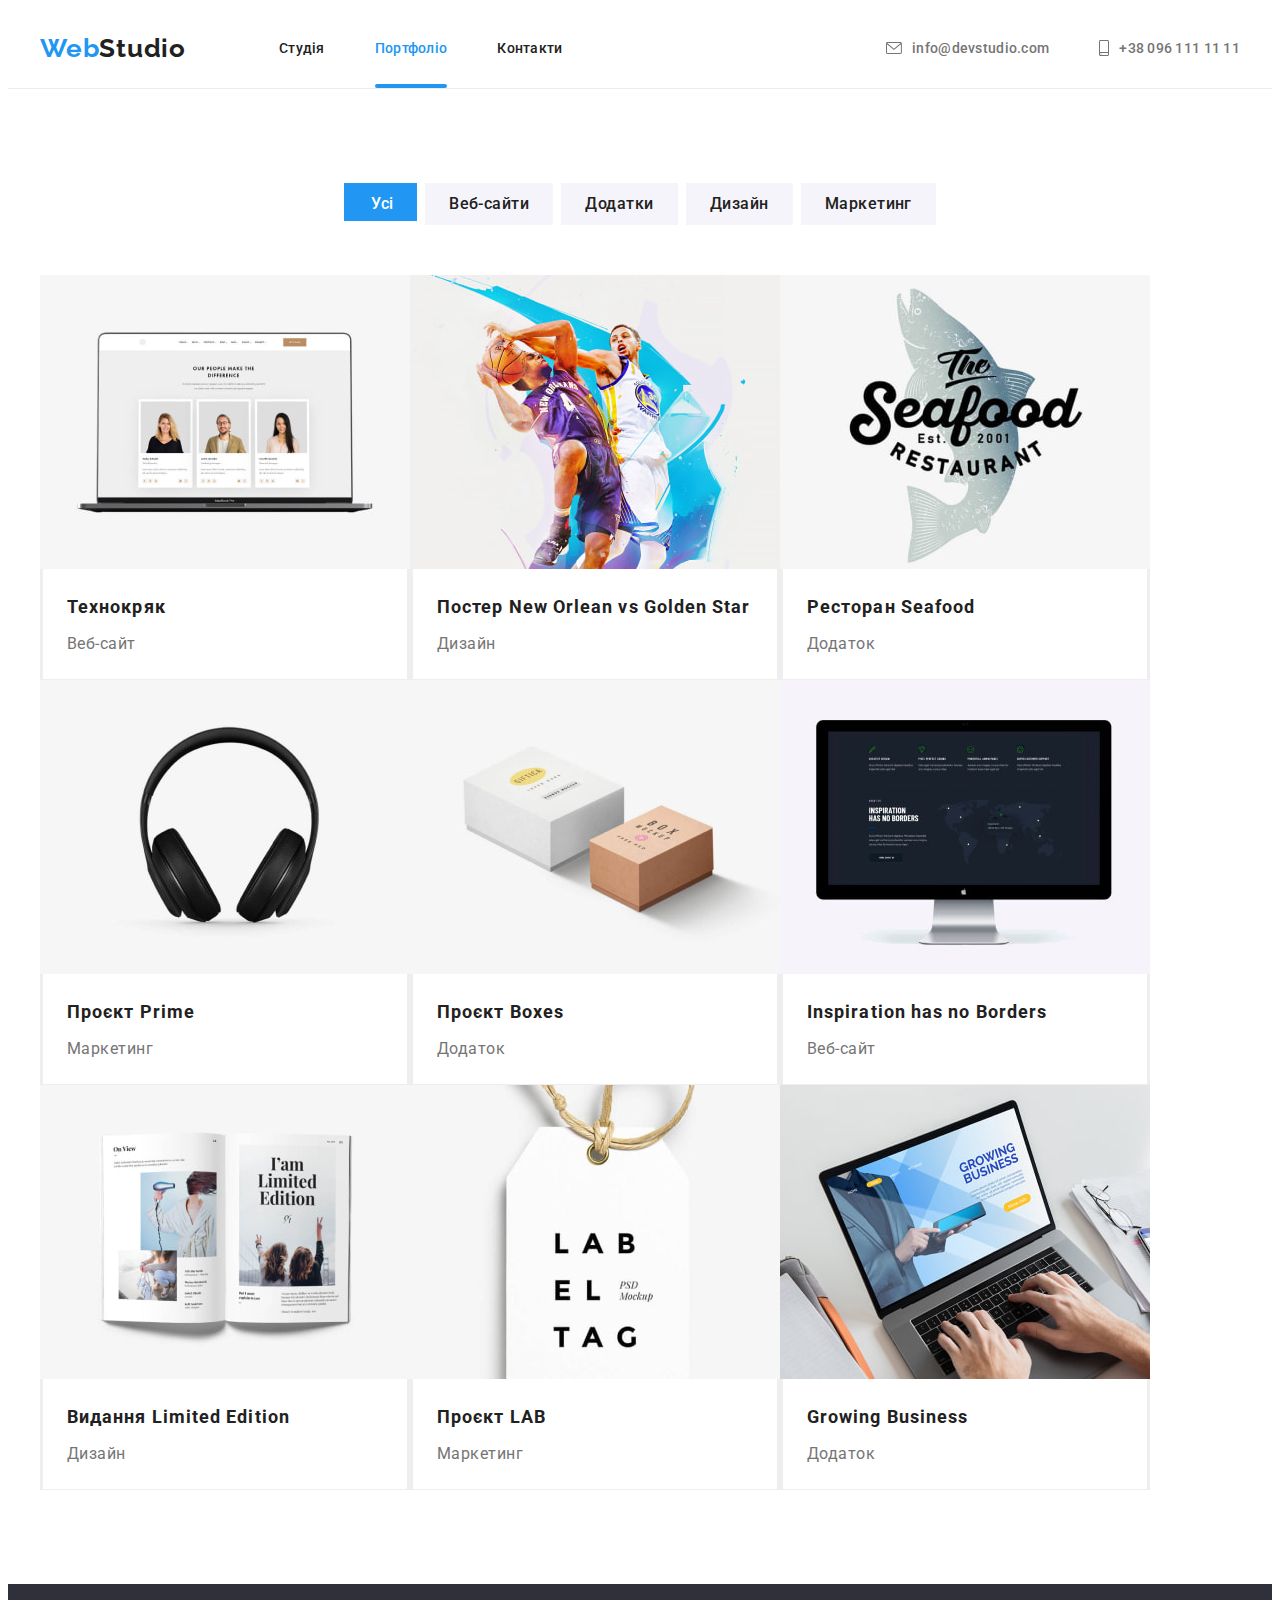
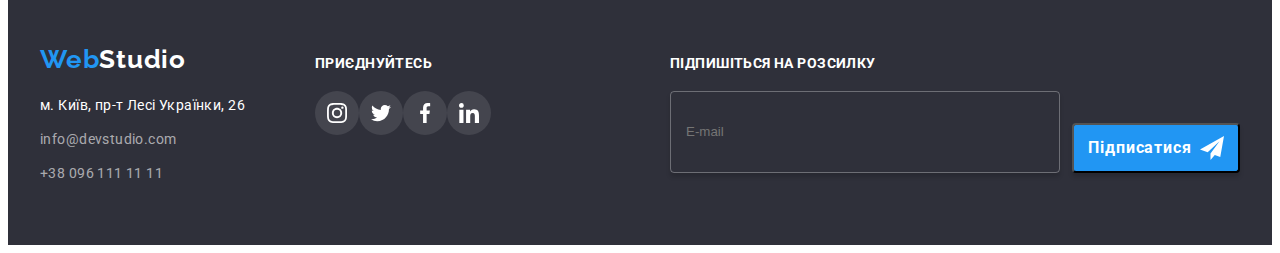
==== commit a34da81d: "dz 7" ====
--- a/portfolio.html
+++ b/portfolio.html
@@ -16,6 +16,7 @@
       crossorigin="anonymous"
       referrerpolicy="no-referrer"
     />
+    <link rel="stylesheet" href="./css/styles.css" />
     <link rel="stylesheet" href="./css/main.min.css" />
   </head>
   <body>
@@ -44,20 +45,20 @@
         <ul class="header-grup">
           <li class="header-grup__item">
             <a
-              class="link header-grup__mailto mail studio-link"
+              class="link header-grup__mailto mail header-grup__link"
               href="mailto:info@devstudio.com"
             >
-              <svg class="studio-icon" width="16" height="12">
+              <svg class="header-grup__icon" width="16" height="12">
                 <use href="./images/sprite.svg#icon-envelope-hover"></use></svg
               >info@devstudio.com</a
             >
           </li>
           <li class="header-grup__item">
             <a
-              class="link header-grup__phone text studio-link"
+              class="link header-grup__phone text header-grup__link"
               href="tel:+380961111111"
             >
-              <svg class="studio-icon" width="10" height="16">
+              <svg class="header-grup__icon" width="10" height="16">
                 <use href="./images/sprite.svg#icon-smartphone"></use></svg
               >+38 096 111 11 11</a
             >
@@ -75,244 +76,244 @@
             <li class="portfolio__item">
               <button class="portfolio__btn--all" type="button">Усі</button>
             </li>
-            <li class="portfolio-item">
+            <li class="portfolio__item">
               <button class="portfolio__btn" type="button">Веб-сайти</button>
             </li>
-            <li class="portfolio-item">
+            <li class="portfolio__item">
               <button class="portfolio__btn" type="button">Додатки</button>
             </li>
-            <li class="portfolio-item">
+            <li class="portfolio__item">
               <button class="portfolio__btn" type="button">Дизайн</button>
             </li>
-            <li class="portfolio-item">
+            <li class="portfolio__item">
               <button class="portfolio__btn" type="button">Маркетинг</button>
             </li>
           </ul>
           <ul class="img__grid grid">
             <li class="img__item grid__item container-bg">
-              <a class="link blok-link" href="./images/portfolio/img.jpg">
-                <div class="blok-thumb">
-                  <div class="portfolio-overlay">
-                    <p class="thumb-desc">
-                      Ресурс пропонує комплексні пропозиції з різним рівнем
-                      функціоналу та сервісів. Все це дозволить відвідувачу
-                      отримати вичерпні відомості про компанію чи приватну
-                      особу.
-                    </p>
-                  </div>
-                  <img
-                    class="img-portfolio"
+              <a class="link img__link" href="./images/portfolio/img.jpg">
+                <div class="img__wrapper">
+                  <div class="img__overlay">
+                    <p class="img__desc">
+                      Ресурс пропонує комплексні пропозиції з різним рівнем
+                      функціоналу та сервісів. Все це дозволить відвідувачу
+                      отримати вичерпні відомості про компанію чи приватну
+                      особу.
+                    </p>
+                  </div>
+                  <img
+                    class="img__card"
                     src="./images/portfolio/img.jpg"
                     alt="три фото"
                     width="370"
                     height="294"
                   />
                 </div>
-                <div class="portfolio-blok">
-                  <h3 class="portfolio-title">Технокряк</h3>
-                  <p class="portfolio-desc">Веб-сайт</p>
-                </div>
-              </a>
-            </li>
-            <li class="img-portfolio-item grid-item container-bg">
-              <a class="link blok-link" href="./images/portfolio/img-(1).jpg">
-                <div class="blok-thumb">
-                  <div class="portfolio-overlay">
-                    <p class="thumb-desc">
-                      Ресурс пропонує комплексні пропозиції з різним рівнем
-                      функціоналу та сервісів. Все це дозволить відвідувачу
-                      отримати вичерпні відомості про компанію чи приватну
-                      особу.
-                    </p>
-                  </div>
-                  <img
-                    class="img-portfolio"
+                <div class="img__blok">
+                  <h3 class="img__title">Технокряк</h3>
+                  <p class="img__name">Веб-сайт</p>
+                </div>
+              </a>
+            </li>
+            <li class="img__item grid-item container-bg">
+              <a class="link img__link" href="./images/portfolio/img-(1).jpg">
+                <div class="img__wrapper">
+                  <div class="img__overlay">
+                    <p class="img__desc">
+                      Ресурс пропонує комплексні пропозиції з різним рівнем
+                      функціоналу та сервісів. Все це дозволить відвідувачу
+                      отримати вичерпні відомості про компанію чи приватну
+                      особу.
+                    </p>
+                  </div>
+                  <img
+                    class="img__card"
                     src="./images/portfolio/img-(1).jpg"
                     alt="баскетбол"
                     width="370"
                     height="294"
                   />
                 </div>
-                <div class="portfolio-blok">
-                  <h3 class="portfolio-title">
+                <div class="img__blok">
+                  <h3 class="img__title">
                     Постер New Orlean vs Golden Star
                   </h3>
-                  <p class="portfolio-desc">Дизайн</p>
-                </div>
-              </a>
-            </li>
-            <li class="img-portfolio-item grid-item container-bg">
-              <a class="link blok-link" href="./images/portfolio/img-(2).jpg">
-                <div class="blok-thumb">
-                  <div class="portfolio-overlay">
-                    <p class="thumb-desc">
-                      Ресурс пропонує комплексні пропозиції з різним рівнем
-                      функціоналу та сервісів. Все це дозволить відвідувачу
-                      отримати вичерпні відомості про компанію чи приватну
-                      особу.
-                    </p>
-                  </div>
-                  <img
-                    class="img-portfolio"
+                  <p class="img__name">Дизайн</p>
+                </div>
+              </a>
+            </li>
+            <li class="img__item grid-item container-bg">
+              <a class="link img__link" href="./images/portfolio/img-(2).jpg">
+                <div class="img__wrapper">
+                  <div class="img__overlay">
+                    <p class="img__desc">
+                      Ресурс пропонує комплексні пропозиції з різним рівнем
+                      функціоналу та сервісів. Все це дозволить відвідувачу
+                      отримати вичерпні відомості про компанію чи приватну
+                      особу.
+                    </p>
+                  </div>
+                  <img
+                    class="img__card"
                     src="./images/portfolio/img-(2).jpg"
                     alt="реклама ресторана"
                     width="370"
                     height="294"
                   />
                 </div>
-                <div class="portfolio-blok">
-                  <h3 class="portfolio-title">Ресторан Seafood</h3>
-                  <p class="portfolio-desc">Додаток</p>
-                </div>
-              </a>
-            </li>
-            <li class="img-portfolio-item grid-item container-bg">
-              <a class="link blok-link" href="./images/portfolio/img-(3).jpg">
-                <div class="blok-thumb">
-                  <div class="portfolio-overlay">
-                    <p class="thumb-desc">
-                      Ресурс пропонує комплексні пропозиції з різним рівнем
-                      функціоналу та сервісів. Все це дозволить відвідувачу
-                      отримати вичерпні відомості про компанію чи приватну
-                      особу.
-                    </p>
-                  </div>
-                  <img
-                    class="img-portfolio"
+                <div class="img__blok">
+                  <h3 class="img__title">Ресторан Seafood</h3>
+                  <p class="img__name">Додаток</p>
+                </div>
+              </a>
+            </li>
+            <li class="img__item grid-item container-bg">
+              <a class="link img__link" href="./images/portfolio/img-(3).jpg">
+                <div class="img__wrapper">
+                  <div class="img__overlay">
+                    <p class="img__desc">
+                      Ресурс пропонує комплексні пропозиції з різним рівнем
+                      функціоналу та сервісів. Все це дозволить відвідувачу
+                      отримати вичерпні відомості про компанію чи приватну
+                      особу.
+                    </p>
+                  </div>
+                  <img
+                    class="img__card"
                     src="./images/portfolio/img-(3).jpg"
                     alt="навушники"
                     width="370"
                     height="294"
                   />
                 </div>
-                <div class="portfolio-blok">
-                  <h3 class="portfolio-title">Проєкт Prime</h3>
-                  <p class="portfolio-desc">Маркетинг</p>
-                </div>
-              </a>
-            </li>
-            <li class="img-portfolio-item grid-item container-bg">
-              <a class="link blok-link" href="./images/portfolio/img-(4).jpg">
-                <div class="blok-thumb">
-                  <div class="portfolio-overlay">
-                    <p class="thumb-desc">
-                      Ресурс пропонує комплексні пропозиції з різним рівнем
-                      функціоналу та сервісів. Все це дозволить відвідувачу
-                      отримати вичерпні відомості про компанію чи приватну
-                      особу.
-                    </p>
-                  </div>
-                  <img
-                    class="img-portfolio"
+                <div class="img__blok">
+                  <h3 class="img__title">Проєкт Prime</h3>
+                  <p class="img__name">Маркетинг</p>
+                </div>
+              </a>
+            </li>
+            <li class="img__item grid-item container-bg">
+              <a class="link img__link" href="./images/portfolio/img-(4).jpg">
+                <div class="img__wrapper">
+                  <div class="img__overlay">
+                    <p class="img__desc">
+                      Ресурс пропонує комплексні пропозиції з різним рівнем
+                      функціоналу та сервісів. Все це дозволить відвідувачу
+                      отримати вичерпні відомості про компанію чи приватну
+                      особу.
+                    </p>
+                  </div>
+                  <img
+                    class="img__card"
                     src="./images/portfolio/img-(4).jpg"
                     alt="реклама духов"
                     width="370"
                     height="294"
                   />
                 </div>
-                <div class="portfolio-blok">
-                  <h3 class="portfolio-title">Проєкт Boxes</h3>
-                  <p class="portfolio-desc">Додаток</p>
-                </div>
-              </a>
-            </li>
-            <li class="img-portfolio-item grid-item container-bg">
-              <a class="link blok-link" href="./images/portfolio/img-(5).jpg">
-                <div class="blok-thumb">
-                  <div class="portfolio-overlay">
-                    <p class="thumb-desc">
-                      Ресурс пропонує комплексні пропозиції з різним рівнем
-                      функціоналу та сервісів. Все це дозволить відвідувачу
-                      отримати вичерпні відомості про компанію чи приватну
-                      особу.
-                    </p>
-                  </div>
-                  <img
-                    class="img-portfolio"
+                <div class="img__blok">
+                  <h3 class="img__title">Проєкт Boxes</h3>
+                  <p class="img__name">Додаток</p>
+                </div>
+              </a>
+            </li>
+            <li class="img__item grid-item container-bg">
+              <a class="link img__link" href="./images/portfolio/img-(5).jpg">
+                <div class="img__wrapper">
+                  <div class="img__overlay">
+                    <p class="img__desc">
+                      Ресурс пропонує комплексні пропозиції з різним рівнем
+                      функціоналу та сервісів. Все це дозволить відвідувачу
+                      отримати вичерпні відомості про компанію чи приватну
+                      особу.
+                    </p>
+                  </div>
+                  <img
+                    class="img__card"
                     src="./images/portfolio/img-(5).jpg"
                     alt="єкран манітора"
                     width="370"
                     height="294"
                   />
                 </div>
-                <div class="portfolio-blok">
-                  <h3 class="portfolio-title">Inspiration has no Borders</h3>
-                  <p class="portfolio-desc">Веб-сайт</p>
-                </div>
-              </a>
-            </li>
-            <li class="img-portfolio-item grid-item container-bg">
-              <a class="link blok-link" href="./images/portfolio/img-(6).jpg">
-                <div class="blok-thumb">
-                  <div class="portfolio-overlay">
-                    <p class="thumb-desc">
-                      Ресурс пропонує комплексні пропозиції з різним рівнем
-                      функціоналу та сервісів. Все це дозволить відвідувачу
-                      отримати вичерпні відомості про компанію чи приватну
-                      особу.
-                    </p>
-                  </div>
-                  <img
-                    class="img-portfolio"
+                <div class="img__blok">
+                  <h3 class="img__title">Inspiration has no Borders</h3>
+                  <p class="img__name">Веб-сайт</p>
+                </div>
+              </a>
+            </li>
+            <li class="img__item grid-item container-bg">
+              <a class="link img__link" href="./images/portfolio/img-(6).jpg">
+                <div class="img__wrapper">
+                  <div class="img__overlay">
+                    <p class="img__desc">
+                      Ресурс пропонує комплексні пропозиції з різним рівнем
+                      функціоналу та сервісів. Все це дозволить відвідувачу
+                      отримати вичерпні відомості про компанію чи приватну
+                      особу.
+                    </p>
+                  </div>
+                  <img
+                    class="img__card"
                     src="./images/portfolio/img-(6).jpg"
                     alt="розкрита книга"
                     width="370"
                     height="294"
                   />
                 </div>
-                <div class="portfolio-blok">
-                  <h3 class="portfolio-title">Видання Limited Edition</h3>
-                  <p class="portfolio-desc">Дизайн</p>
-                </div>
-              </a>
-            </li>
-            <li class="img-portfolio-item grid-item container-bg">
-              <a class="link blok-link" href="./images/portfolio/img-(7).jpg">
-                <div class="blok-thumb">
-                  <div class="portfolio-overlay">
-                    <p class="thumb-desc">
-                      Ресурс пропонує комплексні пропозиції з різним рівнем
-                      функціоналу та сервісів. Все це дозволить відвідувачу
-                      отримати вичерпні відомості про компанію чи приватну
-                      особу.
-                    </p>
-                  </div>
-                  <img
-                    class="img-portfolio"
+                <div class="img__blok">
+                  <h3 class="img__title">Видання Limited Edition</h3>
+                  <p class="img__name">Дизайн</p>
+                </div>
+              </a>
+            </li>
+            <li class="img__item grid-item container-bg">
+              <a class="link img__link" href="./images/portfolio/img-(7).jpg">
+                <div class="img__wrapper">
+                  <div class="img__overlay">
+                    <p class="img__desc">
+                      Ресурс пропонує комплексні пропозиції з різним рівнем
+                      функціоналу та сервісів. Все це дозволить відвідувачу
+                      отримати вичерпні відомості про компанію чи приватну
+                      особу.
+                    </p>
+                  </div>
+                  <img
+                    class="img__card"
                     src="./images/portfolio/img-(7).jpg"
                     alt="лейба проекту"
                     width="370"
                     height="294"
                   />
                 </div>
-                <div class="portfolio-blok">
-                  <h3 class="portfolio-title">Проєкт LAB</h3>
-                  <p class="portfolio-desc">Маркетинг</p>
-                </div>
-              </a>
-            </li>
-            <li class="img-portfolio-item grid-item container-bg">
-              <a class="link blok-link" href="./images/portfolio/img-(8).jpg">
-                <div class="blok-thumb">
-                  <div class="portfolio-overlay">
-                    <p class="thumb-desc">
-                      Ресурс пропонує комплексні пропозиції з різним рівнем
-                      функціоналу та сервісів. Все це дозволить відвідувачу
-                      отримати вичерпні відомості про компанію чи приватну
-                      особу.
-                    </p>
-                  </div>
-                  <img
-                    class="img-portfolio"
+                <div class="img__blok">
+                  <h3 class="img__title">Проєкт LAB</h3>
+                  <p class="img__name">Маркетинг</p>
+                </div>
+              </a>
+            </li>
+            <li class="img__item grid-item container-bg">
+              <a class="link img__link" href="./images/portfolio/img-(8).jpg">
+                <div class="img__wrapper">
+                  <div class="img__overlay">
+                    <p class="img__desc">
+                      Ресурс пропонує комплексні пропозиції з різним рівнем
+                      функціоналу та сервісів. Все це дозволить відвідувачу
+                      отримати вичерпні відомості про компанію чи приватну
+                      особу.
+                    </p>
+                  </div>
+                  <img
+                    class="img__card"
                     src="./images/portfolio/img-(8).jpg"
                     alt="робота на ноутбуці"
                     width="370"
                     height="294"
                   />
                 </div>
-                <div class="portfolio-blok">
-                  <h3 class="portfolio-title">Growing Business</h3>
-                  <p class="portfolio-desc">Додаток</p>
+                <div class="img__blok">
+                  <h3 class="img__title">Growing Business</h3>
+                  <p class="img__name">Додаток</p>
                 </div>
               </a>
             </li>
@@ -348,52 +349,52 @@
         </div>
         <!-- socials-footer -->
         <div class="socials-footer">
-          <p class="socials-desk">приєднуйтесь</p>
-          <ul class="socials-list">
-            <li class="socials-item">
+          <p class="socials-footer__desk">приєднуйтесь</p>
+          <ul class="socials-footer__list">
+            <li class="socials-footer__item">
               <a
-                class="footer-socials-link link"
+                class="socials-footer__link link"
                 href=""
                 target="_blank"
                 aria-label="значок Instagram "
               >
-                <svg class="socials-icon" width="20" height="20">
+                <svg class="socials-footer__icon" width="20" height="20">
                   <use href="./images/sprite.svg#icon-instagram"></use>
                 </svg>
               </a>
             </li>
-            <li class="socials-item">
+            <li class="socials-footer__item">
               <a
-                class="footer-socials-link link"
+                class="socials-footer__link link"
                 href=""
                 target="_blank"
                 aria-label="значок Twitter"
               >
-                <svg class="socials-icon" width="20" height="20">
+                <svg class="socials-footer__icon" width="20" height="20">
                   <use href="./images/sprite.svg#icon-twitter"></use>
                 </svg>
               </a>
             </li>
-            <li class="socials-item">
+            <li class="socials-footer__item">
               <a
-                class="footer-socials-link link"
+                class="socials-footer__link link"
                 href=""
                 target="_blank"
                 aria-label="значок Facebook"
               >
-                <svg class="socials-icon" width="20" height="20">
+                <svg class="socials-footer__icon" width="20" height="20">
                   <use href="./images/sprite.svg#icon-facebook"></use>
                 </svg>
               </a>
             </li>
-            <li class="socials-item">
+            <li class="socials-footer__item">
               <a
-                class="footer-socials-link link"
+                class="socials-footer__link link"
                 href=""
                 target="_blank"
                 aria-label="значок Linkedin"
               >
-                <svg class="socials-icon" width="20" height="20">
+                <svg class="socials-footer__icon" width="20" height="20">
                   <use href="./images/sprite.svg#icon-linkedin"></use>
                 </svg>
               </a>
--- a/css/main.min.css
+++ b/css/main.min.css
@@ -1 +1 @@
-:root{--main-font: "Roboto", sans-serif;--secondary-font: "Raleway", sans-serif;--accent-cl: #2196f3;--main-txt-cl: #757575;--secondary-txt-cl: #212121;--darc-bg-cl: #2f303a;--main-bg-cl: #fff;--secondary-bg-cl: #f5f4fa;--items: 1;--indent: 30px;--timing-function: cubic-bezier(0.4, 0, 0.2, 1)}.visually-hidden{border:0;clip:rect(0 0 0 0);-webkit-clip-path:polygon(0px 0px, 0px 0px, 0px 0px);clip-path:polygon(0px 0px, 0px 0px, 0px 0px);height:1px;margin:-1px;overflow:hidden;padding:0;position:absolute;width:1px;white-space:nowrap}html{scroll-behavior:smooth}body{color:var(--main-txt-cl);font-family:var(--main-font);font-size:14px;letter-spacing:.42px}ul{list-style-type:none}a{text-decoration:none}h1,h2,h3,h4,h5,h6,p{margin:0}img{display:block;max-width:100%;height:auto}.section{padding-top:94px;padding-bottom:94px}.list{list-style:none;margin:0;padding:0}.link{text-decoration:none;-webkit-transition:color 250ms var(--timing-function);transition:color 250ms var(--timing-function)}.link:hover,.link:focus{color:#2196f3}.container{width:1200px;padding-left:15px;padding-right:15px;margin-left:auto;margin-right:auto}.grid{display:-webkit-box;display:-ms-flexbox;display:flex;-ms-flex-wrap:wrap;flex-wrap:wrap;gap:var(--indent)}.grid__item{-ms-flex-preferred-size:calc((100% - var(--indent)*(var(--items) -1))/var(--items));flex-basis:calc((100% - var(--indent)*(var(--items) -1))/var(--items))}.header{background:var(--main-bg-cl);border-bottom:1px solid #ececec}.heder__container{display:-webkit-box;display:-ms-flexbox;display:flex;-webkit-box-align:center;-ms-flex-align:center;align-items:center}.logo{margin-right:93px;color:var(--accent-cl);font-family:var(--secondary-font);font-size:26px;font-weight:700;letter-spacing:.78px}.logo__part{color:var(--secondary-txt-cl);font-family:var(--secondary-font);font-size:26px;font-weight:700;letter-spacing:.78px}.navigation{display:-webkit-box;display:-ms-flexbox;display:flex;-webkit-box-align:center;-ms-flex-align:center;align-items:center}.navigation__list{display:-webkit-box;display:-ms-flexbox;display:flex;-webkit-box-align:center;-ms-flex-align:center;align-items:center;margin:0;padding:0}.navigation__item{margin-right:50px}.navigation__item:last-child{margin-right:0}.navigation__link{display:block;padding-top:32px;padding-bottom:32px;color:var(--secondary-txt-cl);font-family:var(--main-font);font-size:14px;font-weight:500;letter-spacing:.28px;-webkit-transition:color 250ms var(--timing-function);transition:color 250ms var(--timing-function)}.navigation__title{position:relative;display:block;padding-top:32px;padding-bottom:32px;color:var(--accent-cl);font-family:var(--main-font);font-size:14px;font-weight:500;letter-spacing:.28px}.navigation__title.current::after{position:absolute;bottom:0;left:0;content:"";width:100%;height:4px;border-radius:2px;background-color:var(--accent-cl)}.header-grup{display:-webkit-box;display:-ms-flexbox;display:flex;margin-left:auto;margin-top:0;margin-right:0;margin-bottom:0;padding:0}.header-grup__item{margin-right:50px}.header-grup__item:last-child{margin-right:0}.header-grup__mailto{color:var(--main-txt-cl);font-family:var(--main-font);font-size:14px;font-weight:500;letter-spacing:.28px;-webkit-transition:color 250ms var(--timing-function);transition:color 250ms var(--timing-function)}.header-grup__phone{color:var(--main-txt-cl);font-family:var(--main-font);font-size:14px;font-weight:500;letter-spacing:.28px;-webkit-transition:color 250ms var(--timing-function);transition:color 250ms var(--timing-function)}.mail:hover,.mail:focus{color:var(--accent-cl)}.text:hover,.text:focus{color:var(--accent-cl)}.studio-link{display:-webkit-box;display:-ms-flexbox;display:flex;-webkit-box-align:center;-ms-flex-align:center;align-items:center;color:#757575}.studio-icon{margin-right:10px;fill:currentColor}.hero{padding-top:200px;padding-bottom:200px;background-color:var(--darc-bg-cl)}.overlay{max-width:1600px;height:600px;-ms-flex-negative:0;flex-shrink:0;margin-left:auto;margin-right:auto;background-image:-webkit-gradient(linear, left top, right top, from(rgba(47, 48, 58, 0.4)), to(rgba(47, 48, 58, 0.4))),url(../images/hero/Img.jpg);background-image:linear-gradient(to right, rgba(47, 48, 58, 0.4), rgba(47, 48, 58, 0.4)),url(../images/hero/Img.jpg)}.hero__name{width:696px;color:#fff;text-align:center;font-family:var(--main-font);font-size:44px;font-weight:900;line-height:1.36;letter-spacing:2.64px;text-transform:uppercase;margin-left:auto;margin-right:auto}.btn{background-color:#2196f3;min-width:152px;min-height:30px;width:200px;height:50px;-ms-flex-negative:0;flex-shrink:0;padding:10px,32px;color:#fff;text-align:center;font-size:16px;font-weight:700;line-height:1.87;letter-spacing:.96px;cursor:pointer;margin-top:30px;margin-right:auto;margin-left:auto;display:block;-webkit-transition:background-color 250ms var(--timing-function);transition:background-color 250ms var(--timing-function)}.btn:hover,.btn:focus{border-radius:4px;background-color:var(--accent-cl)}.backdrop{position:fixed;top:0;left:0;width:100%;height:100%;background-color:rgba(0,0,0,.2);opacity:1;-webkit-transition:opacity 250ms var(--timing-function),visibility 250ms var(--timing-function);transition:opacity 250ms var(--timing-function),visibility 250ms var(--timing-function);z-index:3}.backdrop.is-hidden .modal__wrapper{-webkit-transform:translate(-50%, -50%) scale(0.4);transform:translate(-50%, -50%) scale(0.4)}.backdrop.is-hidden .modal{-webkit-transform:translate(-50%, -50%) scale(0.9);transform:translate(-50%, -50%) scale(0.9)}.backdrop.is-hidden{opacity:0;visibility:hidden;pointer-events:none}.modal__wrapper{padding:40px;position:absolute;top:50%;left:50%;-webkit-transform:translate(-50%, -50%) scale(1);transform:translate(-50%, -50%) scale(1);-webkit-transition:-webkit-transform 250ms var(--timing-function);transition:-webkit-transform 250ms var(--timing-function);transition:transform 250ms var(--timing-function);transition:transform 250ms var(--timing-function), -webkit-transform 250ms var(--timing-function);width:528px;border-radius:4px;background-color:#fff;-webkit-box-shadow:0px 2px 1px 0px rgba(0,0,0,.2),0px 1px 1px 0px rgba(0,0,0,.14),0px 1px 3px 0px rgba(0,0,0,.12);box-shadow:0px 2px 1px 0px rgba(0,0,0,.2),0px 1px 1px 0px rgba(0,0,0,.14),0px 1px 3px 0px rgba(0,0,0,.12);z-index:4}.modal-btn--close{position:absolute;top:10px;right:10px;display:-webkit-box;display:-ms-flexbox;display:flex;-webkit-box-align:center;-ms-flex-align:center;align-items:center;-webkit-box-pack:center;-ms-flex-pack:center;justify-content:center;width:30px;height:30px;border-radius:50%;border-color:rgba(0,0,0,.1);background-color:rgba(0,0,0,0);stroke-width:1px;-webkit-transition:fill 250ms var(--timing-function);transition:fill 250ms var(--timing-function);-webkit-transition:border-color 250ms var(--timing-function);transition:border-color 250ms var(--timing-function)}.modal-btn--close:hover,.modal-btn--close:focus{fill:var(--accent-cl)}.modal__icon-close{width:18px;height:18px;-ms-flex-negative:0;flex-shrink:0}.modal-form{display:block;margin:0;padding:0}.modal-form__label{position:relative;display:block;margin-bottom:10px}.modal-form__title{display:block;width:448px;color:var(--secondary-txt-cl);text-align:center;font-family:var(--main-font);font-size:20px;font-weight:700;letter-spacing:.6px;margin-bottom:12px}.modal-form__input{margin:0;padding:10px 40px;border-radius:4px;width:100%;border:1px solid rgba(33,33,33,.2);margin-top:4px;-webkit-transition:border-color 250ms var(--timing-function);transition:border-color 250ms var(--timing-function)}.modal-form__input:focus{border-color:var(--accent-cl);outline:none}.modal-form__input:focus~.modal-form__icon{fill:var(--accent-cl)}.modal-form__desk{display:block;color:var(--main-txt-cl);font-family:var(--main-font);font-size:12px;font-weight:400;letter-spacing:.12px}.modal-form__icon{position:absolute;top:50%;left:12px;-webkit-transform:translate(50%);transform:translate(50%);-webkit-transition:-webkit-transform 250ms var(--timing-function);transition:-webkit-transform 250ms var(--timing-function);transition:transform 250ms var(--timing-function);transition:transform 250ms var(--timing-function), -webkit-transform 250ms var(--timing-function);-webkit-transition:fill 250ms var(--timing-function);transition:fill 250ms var(--timing-function)}.modal-form__textarea{width:100%;padding:12px 16px;margin-top:4px;color:rgba(117,117,117,.5);font-family:var(--main-font);font-size:12px;font-weight:400;letter-spacing:.12px;border-radius:4px;border:1px solid rgba(33,33,33,.2);background-color:rgba(0,0,0,0);resize:none;-webkit-transition:border-color 250ms var(--timing-function);transition:border-color 250ms var(--timing-function)}.modal-form__textarea:focus{border-color:var(--accent-cl);outline:none}.modal-form__policy-group{display:-webkit-box;display:-ms-flexbox;display:flex;-webkit-box-align:center;-ms-flex-align:center;align-items:center;-webkit-box-pack:center;-ms-flex-pack:center;justify-content:center;margin-bottom:30px}.modal-form__custon-checkbox{width:16px;height:15px;margin-top:20px;margin-right:10px;display:-webkit-box;display:-ms-flexbox;display:flex;-webkit-box-align:center;-ms-flex-align:center;align-items:center;-webkit-box-pack:center;-ms-flex-pack:center;justify-content:center;border-radius:4px;outline:2px solid var(--secondary-txt-cl);outline-offset:-2px;-webkit-transition:background-color 250ms var(--timing-function);transition:background-color 250ms var(--timing-function);-webkit-transition:fill 250ms var(--timing-function);transition:fill 250ms var(--timing-function);-webkit-transition:outline 250ms var(--timing-function);transition:outline 250ms var(--timing-function)}.modal-form__checkbox:checked+.modal-form__custon-checkbox{background-color:var(--accent-cl);fill:#fff;outline:var(--accent-cl)}.modal-form__checkbox:focus~.modal-form__custon-checkbox{outline:2px solid var(--accent-cl);outline-offset:-2px}.modal-form__icon-checkbox{opacity:0;-webkit-transition:opacity 250ms var(--timing-function);transition:opacity 250ms var(--timing-function)}.modal-form__checkbox:checked+.modal-form__custon-checkbox .modal-form__icon-checkbox{opacity:1}.modal-form__desk-checkbox{margin-top:20px;color:var(--main-txt-cl);font-family:var(--main-font);font-size:14px;font-weight:400;line-height:1.71%;letter-spacing:.42px}.modal-form__span-desk{padding-left:4px;color:var(--accent-cl);font-family:var(--main-font);font-size:14px;font-weight:400;line-height:1.71%;letter-spacing:.42px;text-decoration-line:underline}.modal-form__btn--send{display:block;min-width:152px;min-height:30px;width:200px;height:50px;margin-top:0;margin-right:auto;margin-bottom:0;margin-left:auto;padding-top:10px;padding-right:52px;padding-bottom:10px;padding-left:52px;color:var(--main-bg-cl);text-align:center;font-family:var(--main-font);font-size:16px;font-weight:700;line-height:1.88%;letter-spacing:.96px;border-radius:4px;background-color:var(--accent-cl);-webkit-box-shadow:0px 4px 4px 0px rgba(0,0,0,.15);box-shadow:0px 4px 4px 0px rgba(0,0,0,.15);-webkit-transition:background-color 250ms var(--timing-function);transition:background-color 250ms var(--timing-function);border:rgba(0,0,0,0)}.modal-form__btn--send:hover,.modal-form__btn--send:focus{background-color:#188ce8}.feature{background-color:var(--main-bg-cl);padding-bottom:0}.feature__container{display:-webkit-box;display:-ms-flexbox;display:flex;-webkit-box-align:center;-ms-flex-align:center;align-items:center}.feature__list{display:-webkit-box;display:-ms-flexbox;display:flex;-webkit-box-align:baseline;-ms-flex-align:baseline;align-items:baseline;margin:0;padding:0}.feature__item{margin-right:30px;width:270px;-ms-flex-negative:0;flex-shrink:0}.feature__rectangle{display:-webkit-inline-box;display:-ms-inline-flexbox;display:inline-flex;-webkit-box-align:center;-ms-flex-align:center;align-items:center;-webkit-box-pack:center;-ms-flex-pack:center;justify-content:center;background-color:#f5f4fa;width:270px;height:120px;margin-right:30px;margin-bottom:30px}.feature__item:last-child{margin-right:0}.feature__subtitle{margin-bottom:10px;color:var(--secondary-txt-cl);font-family:var(--main-txt-cl);font-size:14px;font-weight:700;letter-spacing:.42px;text-transform:uppercase}.feature__desc{-ms-flex-negative:0;flex-shrink:0;color:var(--main-txt-cl);font-family:var(--main-font);font-size:14px;font-weight:400;line-height:1.71;letter-spacing:.42px}.services{background-color:var(--main-bg-cl);z-index:1}.title-services{margin-top:0;margin-bottom:50px;color:var(--secondary-txt-cl);text-align:center;font-family:var(--main-font);font-size:36px;font-weight:700;letter-spacing:1.08px}.list-services{display:-webkit-box;display:-ms-flexbox;display:flex;-webkit-box-align:center;-ms-flex-align:center;align-items:center;-webkit-box-orient:horizontal;-webkit-box-direction:normal;-ms-flex-direction:row;flex-direction:row;margin:0;padding:0}.item-services{display:-webkit-box;display:-ms-flexbox;display:flex;-webkit-box-align:center;-ms-flex-align:center;align-items:center;position:relative;margin-right:30px;width:370px;height:294px;-ms-flex-negative:0;flex-shrink:0}.item-services::before{content:"";position:absolute;bottom:0;left:0;display:-webkit-box;display:-ms-flexbox;display:flex;-webkit-box-align:center;-ms-flex-align:center;align-items:center;-webkit-box-pack:center;-ms-flex-pack:center;justify-content:center;width:100%;height:70px;background-color:rgba(47,48,58,.8);z-index:1}.services-desk{position:absolute;top:90%;left:50%;-webkit-transform:translate(-50%, -50%);transform:translate(-50%, -50%);color:var(--main-bg-cl);text-align:center;font-family:var(--main-font);font-size:14px;font-style:normal;font-weight:700;letter-spacing:.42px;text-transform:uppercase;z-index:2}.item-services:last-child{margin-right:0}.clients{background-color:#fff}.clients-title{color:var(--secondary-txt-cl);text-align:center;font-family:var(--main-font);font-size:36px;font-weight:700;letter-spacing:1.08px;margin-bottom:50px}.clients-list{display:-webkit-box;display:-ms-flexbox;display:flex;-webkit-box-align:center;-ms-flex-align:center;align-items:center;-webkit-box-orient:horizontal;-webkit-box-direction:normal;-ms-flex-direction:row;flex-direction:row;margin:0;padding:0}.clients-item{margin-right:30px}.clients-item:last-child{margin-right:0}.clients-link{display:-webkit-box;display:-ms-flexbox;display:flex;-webkit-box-align:center;-ms-flex-align:center;align-items:center;-webkit-box-pack:center;-ms-flex-pack:center;justify-content:center;width:170px;height:92px;border-radius:4px;border:1px solid #afb1b8;-webkit-transition:border-color 250ms var(--timing-function);transition:border-color 250ms var(--timing-function)}.clients-link:hover{border-color:var(--accent-cl)}.clients-icon{fill:#afb1b8;-webkit-transition:fill 250ms var(--timing-function);transition:fill 250ms var(--timing-function)}.clients-icon:hover,.clients-icon:focus{fill:var(--accent-cl)}.team{background-color:var(--secondary-bg-cl)}.title-team{color:var(--secondary-txt-cl);text-align:center;font-family:var(--main-font);font-size:36px;font-weight:700;letter-spacing:1.08px;margin-bottom:50px}.list-team{display:-webkit-box;display:-ms-flexbox;display:flex;-webkit-box-align:center;-ms-flex-align:center;align-items:center;-webkit-box-orient:horizontal;-webkit-box-direction:normal;-ms-flex-direction:row;flex-direction:row;margin:0;padding:0}.item-team{margin-right:30px;border-radius:0px 0px 4px 4px;background-color:#fff;-webkit-box-shadow:0px 2px 1px 0px rgba(0,0,0,.2),0px 1px 1px 0px rgba(0,0,0,.14),0px 1px 3px 0px rgba(0,0,0,.12);box-shadow:0px 2px 1px 0px rgba(0,0,0,.2),0px 1px 1px 0px rgba(0,0,0,.14),0px 1px 3px 0px rgba(0,0,0,.12)}.item-team:last-child{margin-right:0}.blok-team{padding-top:30px;padding-bottom:30px}.subtitle-team{margin-bottom:10px;color:var(--secondary-txt-cl);text-align:center;font-family:var(--main-font);font-size:16px;font-weight:500;letter-spacing:.48px}.desc-team{margin-bottom:16px;color:var(--main-txt-cl);text-align:center;font-family:var(--main-font);font-size:16px;font-weight:400;letter-spacing:.48px}.socials-list{-webkit-box-pack:center;-ms-flex-pack:center;justify-content:center}.socials-item{margin-right:10px}.socials-item:last-child{margin-right:0}.socials-link{display:-webkit-box;display:-ms-flexbox;display:flex;-webkit-box-align:center;-ms-flex-align:center;align-items:center;-webkit-box-pack:center;-ms-flex-pack:center;justify-content:center;width:44px;height:44px;background-color:#fff;border-radius:50%;fill:#afb1b8;-webkit-transition:background-color 250ms var(--timing-function);transition:background-color 250ms var(--timing-function)}.socials-icon{-webkit-transition:fill 250ms var(--timing-function);transition:fill 250ms var(--timing-function)}.socials-link:hover,.socials-link:focus{background-color:#2196f3}.socials-link:hover .socials-icon,.socials-link:focus .socials-icon{fill:#fff}.portfolio{background-color:var(--main-bg-cl)}.portfolio__list{display:-webkit-box;display:-ms-flexbox;display:flex;-webkit-box-pack:center;-ms-flex-pack:center;justify-content:center;margin-top:0;margin-right:0;margin-left:0;margin-bottom:50px;padding:0}.portfolio__item{margin-right:8px}.portfolio__item:last-child{margin-right:0}.portfolio__btn{display:block;padding-top:6px;padding-right:22px;padding-bottom:6px;padding-left:22px;color:var(--secondary-txt-cl);text-align:center;font-family:var(--main-font);font-size:16px;font-weight:500;line-height:1.62;letter-spacing:.48px;background-color:var(--secondary-bg-cl);border-color:rgba(0,0,0,0);-webkit-transition:background-color 250ms var(--timing-function),color 250ms var(--timing-function),-webkit-box-shadow 250ms var(--timing-function);transition:background-color 250ms var(--timing-function),color 250ms var(--timing-function),-webkit-box-shadow 250ms var(--timing-function);transition:background-color 250ms var(--timing-function),color 250ms var(--timing-function),box-shadow 250ms var(--timing-function);transition:background-color 250ms var(--timing-function),color 250ms var(--timing-function),box-shadow 250ms var(--timing-function),-webkit-box-shadow 250ms var(--timing-function)}.portfolio__btn:hover,.portfolio__btn:focus{border-radius:4px;color:var(--secondary-bg-cl);background-color:var(--accent-cl);-webkit-box-shadow:0px 2px 2px 0px rgba(0,0,0,.12),0px 1px 2px 0px rgba(0,0,0,.08),0px 3px 1px 0px rgba(0,0,0,.1);box-shadow:0px 2px 2px 0px rgba(0,0,0,.12),0px 1px 2px 0px rgba(0,0,0,.08),0px 3px 1px 0px rgba(0,0,0,.1)}.portfolio__btn .portfolio__btn--all{padding-top:6px;padding-right:25px;padding-bottom:6.5px;padding-left:25px;text-align:center;font-family:var(--main-font);font-size:16px;font-weight:500;line-height:1.62;letter-spacing:.48px;width:73px;height:38px;background:var(--accent-cl);color:var(--main-bg-cl);border-color:rgba(0,0,0,0);-webkit-transition:background-color 250ms var(--timing-function),color 250ms var(--timing-function),-webkit-box-shadow 250ms var(--timing-function);transition:background-color 250ms var(--timing-function),color 250ms var(--timing-function),-webkit-box-shadow 250ms var(--timing-function);transition:background-color 250ms var(--timing-function),color 250ms var(--timing-function),box-shadow 250ms var(--timing-function);transition:background-color 250ms var(--timing-function),color 250ms var(--timing-function),box-shadow 250ms var(--timing-function),-webkit-box-shadow 250ms var(--timing-function)}.portfolio__btn .portfolio__btn--all:hover,.portfolio__btn .portfolio__btn--all:focus{border-radius:4px;background-color:#2196f3;-webkit-box-shadow:0px 2px 2px 0px rgba(0,0,0,.12),0px 1px 2px 0px rgba(0,0,0,.08),0px 3px 1px 0px rgba(0,0,0,.1);box-shadow:0px 2px 2px 0px rgba(0,0,0,.12),0px 1px 2px 0px rgba(0,0,0,.08),0px 3px 1px 0px rgba(0,0,0,.1);width:73px;height:38px}.img__grid{padding:0;margin:0;display:-webkit-box;display:-ms-flexbox;display:flex;-webkit-box-align:center;-ms-flex-align:center;align-items:center;-ms-flex-wrap:wrap;flex-wrap:wrap}.blok-link{display:block;-webkit-transition:-webkit-box-shadow 250ms var(--timing-function);transition:-webkit-box-shadow 250ms var(--timing-function);transition:box-shadow 250ms var(--timing-function);transition:box-shadow 250ms var(--timing-function), -webkit-box-shadow 250ms var(--timing-function)}.blok-link:hover,.blok-link:focus{-webkit-box-shadow:1px 4px 6px 0px rgba(0,0,0,.16),0px 4px 4px 0px rgba(0,0,0,.06),0px 1px 1px 0px rgba(0,0,0,.12);box-shadow:1px 4px 6px 0px rgba(0,0,0,.16),0px 4px 4px 0px rgba(0,0,0,.06),0px 1px 1px 0px rgba(0,0,0,.12)}.blok-link:hover .portfolio-overlay{-webkit-transform:translateY(0);transform:translateY(0)}.blok-thumb{position:relative;display:block;overflow:hidden}.portfolio-overlay{content:"";display:-webkit-box;display:-ms-flexbox;display:flex;-webkit-box-align:center;-ms-flex-align:center;align-items:center;-webkit-box-pack:center;-ms-flex-pack:center;justify-content:center;position:absolute;top:0;left:0;width:100%;height:100%;background-color:var(--accent-cl);-webkit-transform:translatey(100%);transform:translatey(100%);-webkit-transition:-webkit-transform 250ms var(--timing-function);transition:-webkit-transform 250ms var(--timing-function);transition:transform 250ms var(--timing-function);transition:transform 250ms var(--timing-function), -webkit-transform 250ms var(--timing-function)}.thumb-desc{position:absolute;width:322px;color:var(--main-bg-cl);font-family:var(--main-font);font-size:18px;font-weight:400;line-height:28px;letter-spacing:.54px}.img-portfolio-item{width:370px;--items: 3}.portfolio-blok{padding-top:20px;padding-right:24px;padding-bottom:20px;padding-left:24px;border-bottom:1px solid #eee;border-right:solid #eee;border-left:solid #eee}.portfolio-title{color:var(--secondary-txt-cl);font-family:var(--main-font);font-size:18px;font-weight:700;line-height:2;letter-spacing:1.08px}.portfolio-desc{margin-top:4px;color:var(--main-txt-cl);font-family:var(--main-font);font-size:16px;font-weight:400;line-height:1.87;letter-spacing:.48px}.footer{padding-top:60px;padding-bottom:60px;background-color:var(--darc-bg-cl)}.footer__container{display:-webkit-box;display:-ms-flexbox;display:flex;-webkit-box-align:baseline;-ms-flex-align:baseline;align-items:baseline}.footer__wrapper{display:-webkit-box;display:-ms-flexbox;display:flex;-webkit-box-orient:vertical;-webkit-box-direction:normal;-ms-flex-direction:column;flex-direction:column}.address{display:-webkit-inline-box;display:-ms-inline-flexbox;display:inline-flex;-webkit-box-orient:vertical;-webkit-box-direction:normal;-ms-flex-direction:column;flex-direction:column;margin:0;padding:0}.address__desc{margin-bottom:10px;color:#fff;font-family:var(--main-font);font-size:14px;font-weight:400;line-height:1.71;letter-spacing:.42px;font-style:normal}.footer__logo{margin-bottom:20px;color:var(--accent-cl);font-family:var(--secondary-font);font-size:26px;font-weight:700;letter-spacing:.78px}.footer__logo-part{color:#fff;font-family:var(--secondary-font);font-size:26px;font-weight:700;letter-spacing:.78px}.address__list{margin-top:0;margin-bottom:0;padding:0;display:-webkit-box;display:-ms-flexbox;display:flex;-webkit-box-align:start;-ms-flex-align:start;align-items:flex-start;-webkit-box-orient:vertical;-webkit-box-direction:normal;-ms-flex-direction:column;flex-direction:column}.address__item{margin-bottom:10px}.address__item:last-child{margin-bottom:0}.address__link{color:rgba(255,255,255,.6);font-family:var(--main-font);font-size:14px;font-weight:400;line-height:1.71;letter-spacing:.42px;font-style:normal}.socials-footer{display:-webkit-box;display:-ms-flexbox;display:flex;-webkit-box-align:baseline;-ms-flex-align:baseline;align-items:baseline;-webkit-box-orient:vertical;-webkit-box-direction:normal;-ms-flex-direction:column;flex-direction:column;margin-right:auto;margin-left:70px}.socials-list{display:-webkit-box;display:-ms-flexbox;display:flex;-webkit-box-align:center;-ms-flex-align:center;align-items:center;margin:0;padding:0}.footer-socials-link{display:-webkit-box;display:-ms-flexbox;display:flex;-webkit-box-align:center;-ms-flex-align:center;align-items:center;-webkit-box-pack:center;-ms-flex-pack:center;justify-content:center;width:44px;height:44px;background-color:rgba(255,255,255,.1);border-radius:50%;fill:#fff;-webkit-transition:background-color 250ms var(--timing-function);transition:background-color 250ms var(--timing-function)}.footer-socials-link:hover,.footer-socials-link:focus{background-color:var(--accent-cl)}.socials-desk{margin-bottom:20px;color:var(--main-bg-cl);font-family:var(--main-font);font-size:14px;font-weight:700;letter-spacing:.42px;text-transform:uppercase}.form{display:-webkit-box;display:-ms-flexbox;display:flex;-webkit-box-align:end;-ms-flex-align:end;align-items:flex-end;width:570px;height:86px;margin:0;padding:0}.form__mail{display:-webkit-box;display:-ms-flexbox;display:flex;-webkit-box-orient:vertical;-webkit-box-direction:normal;-ms-flex-direction:column;flex-direction:column;margin:0;padding:0}.form__label{color:var(--main-bg-cl);font-family:var(--main-font);font-size:14px;font-weight:700;letter-spacing:.42px;text-transform:uppercase;margin-bottom:20px}.form__input{padding:15px;width:358px;height:50px;-ms-flex-negative:0;flex-shrink:0;color:rgba(255,255,255,.6);border-radius:4px;border:1px solid rgba(255,255,255,.3);background-color:rgba(33,150,243,0);-webkit-box-shadow:0px 4px 4px 0px rgba(0,0,0,.15);box-shadow:0px 4px 4px 0px rgba(0,0,0,.15);-webkit-transition:border-color 250ms var(--timing-function);transition:border-color 250ms var(--timing-function)}.form__input:focus{border-color:rgba(255,255,255,.3)}.form__btn{width:200px;height:50px;display:-webkit-inline-box;display:-ms-inline-flexbox;display:inline-flex;-webkit-box-align:center;-ms-flex-align:center;align-items:center;-webkit-box-pack:center;-ms-flex-pack:center;justify-content:center;min-width:152px;min-height:30px;margin-top:0;margin-right:auto;margin-bottom:0;margin-left:12px;border-radius:4px;background-color:var(--accent-cl);-webkit-box-shadow:0px 4px 4px 0px rgba(0,0,0,.15);box-shadow:0px 4px 4px 0px rgba(0,0,0,.15);-webkit-transition:background-color 250ms var(--timing-function);transition:background-color 250ms var(--timing-function)}.form__btn:hover,.form__btn:focus{background-color:var(--accent-cl)}.form__btn-desk{display:-webkit-inline-box;display:-ms-inline-flexbox;display:inline-flex;-webkit-box-align:center;-ms-flex-align:center;align-items:center;-webkit-box-pack:center;-ms-flex-pack:center;justify-content:center;padding-right:8px;color:var(--main-bg-cl);text-align:center;font-family:var(--main-font);font-size:16px;font-weight:700;line-height:1.88%;letter-spacing:.96px}.form__btn-icon{display:-webkit-inline-box;display:-ms-inline-flexbox;display:inline-flex}/*# sourceMappingURL=main.min.css.map */+:root{--main-font: "Roboto", sans-serif;--secondary-font: "Raleway", sans-serif;--accent-cl: #2196f3;--main-txt-cl: #757575;--secondary-txt-cl: #212121;--darc-bg-cl: #2f303a;--main-bg-cl: #fff;--secondary-bg-cl: #f5f4fa;--items: 1;--indent: 30px;--timing-function: cubic-bezier(0.4, 0, 0.2, 1)}.visually-hidden{border:0;clip:rect(0 0 0 0);-webkit-clip-path:polygon(0px 0px, 0px 0px, 0px 0px);clip-path:polygon(0px 0px, 0px 0px, 0px 0px);height:1px;margin:-1px;overflow:hidden;padding:0;position:absolute;width:1px;white-space:nowrap}html{scroll-behavior:smooth}body{color:var(--main-txt-cl);font-family:var(--main-font);font-size:14px;letter-spacing:.42px}.section{padding-top:94px;padding-bottom:94px}ul{list-style-type:none}a{text-decoration:none}h1,h2,h3,h4,h5,h6,p{margin:0}img{display:block;max-width:100%;height:auto}.list{list-style:none;margin:0;padding:0}.link{text-decoration:none;-webkit-transition:color 250ms var(--timing-function);transition:color 250ms var(--timing-function)}.link:hover,.link:focus{color:#2196f3}.container{width:1200px;padding-left:15px;padding-right:15px;margin-left:auto;margin-right:auto}.header{background:var(--main-bg-cl);border-bottom:1px solid #ececec}.heder__container{display:-webkit-box;display:-ms-flexbox;display:flex;-webkit-box-align:center;-ms-flex-align:center;align-items:center}.navigation{display:-webkit-box;display:-ms-flexbox;display:flex;-webkit-box-align:center;-ms-flex-align:center;align-items:center}.navigation__list{display:-webkit-box;display:-ms-flexbox;display:flex;-webkit-box-align:center;-ms-flex-align:center;align-items:center;margin:0;padding:0}.navigation__item{margin-right:50px}.navigation__item:last-child{margin-right:0}.navigation__link{display:block;padding-top:32px;padding-bottom:32px;color:var(--secondary-txt-cl);font-family:var(--main-font);font-size:14px;font-weight:500;letter-spacing:.28px;-webkit-transition:color 250ms var(--timing-function);transition:color 250ms var(--timing-function)}.navigation__title{position:relative;display:block;padding-top:32px;padding-bottom:32px;color:var(--accent-cl);font-family:var(--main-font);font-size:14px;font-weight:500;letter-spacing:.28px}.navigation__title.current::after{position:absolute;bottom:0;left:0;content:"";width:100%;height:4px;border-radius:2px;background-color:var(--accent-cl)}.header-grup{display:-webkit-box;display:-ms-flexbox;display:flex;margin-left:auto;margin-top:0;margin-right:0;margin-bottom:0;padding:0}.header-grup__item{margin-right:50px}.header-grup__item:last-child{margin-right:0}.header-grup__mailto{color:var(--main-txt-cl);font-family:var(--main-font);font-size:14px;font-weight:500;letter-spacing:.28px;-webkit-transition:color 250ms var(--timing-function);transition:color 250ms var(--timing-function)}.header-grup__phone{color:var(--main-txt-cl);font-family:var(--main-font);font-size:14px;font-weight:500;letter-spacing:.28px;-webkit-transition:color 250ms var(--timing-function);transition:color 250ms var(--timing-function)}.mail:hover,.mail:focus{color:var(--accent-cl)}.text:hover,.text:focus{color:var(--accent-cl)}.header-grup__link{display:-webkit-box;display:-ms-flexbox;display:flex;-webkit-box-align:center;-ms-flex-align:center;align-items:center;color:#757575}.header-grup__icon{margin-right:10px;fill:currentColor}.logo{margin-right:93px;color:var(--accent-cl);font-family:var(--secondary-font);font-size:26px;font-weight:700;letter-spacing:.78px}.logo__part{color:var(--secondary-txt-cl);font-family:var(--secondary-font);font-size:26px;font-weight:700;letter-spacing:.78px}.hero{padding-top:200px;padding-bottom:200px;background-color:var(--darc-bg-cl)}.overlay{max-width:1600px;height:600px;-ms-flex-negative:0;flex-shrink:0;margin-left:auto;margin-right:auto;background-image:-webkit-gradient(linear, left top, right top, from(rgba(47, 48, 58, 0.4)), to(rgba(47, 48, 58, 0.4))),url(../images/hero/Img.jpg);background-image:linear-gradient(to right, rgba(47, 48, 58, 0.4), rgba(47, 48, 58, 0.4)),url(../images/hero/Img.jpg)}.hero__name{width:696px;color:#fff;text-align:center;font-family:var(--main-font);font-size:44px;font-weight:900;line-height:1.36;letter-spacing:2.64px;text-transform:uppercase;margin-left:auto;margin-right:auto}.btn{background-color:#2196f3;min-width:152px;min-height:30px;width:200px;height:50px;-ms-flex-negative:0;flex-shrink:0;padding:10px,32px;color:#fff;text-align:center;font-size:16px;font-weight:700;line-height:1.87;letter-spacing:.96px;cursor:pointer;margin-top:30px;margin-right:auto;margin-left:auto;display:block;-webkit-transition:background-color 250ms var(--timing-function);transition:background-color 250ms var(--timing-function)}.btn:hover,.btn:focus{border-radius:4px;background-color:var(--accent-cl)}.backdrop{position:fixed;top:0;left:0;width:100%;height:100%;background-color:rgba(0,0,0,.2);opacity:1;-webkit-transition:opacity 250ms var(--timing-function),visibility 250ms var(--timing-function);transition:opacity 250ms var(--timing-function),visibility 250ms var(--timing-function);z-index:3}.backdrop.is-hidden .modal__wrapper{-webkit-transform:translate(-50%, -50%) scale(0.4);transform:translate(-50%, -50%) scale(0.4)}.backdrop.is-hidden .modal{-webkit-transform:translate(-50%, -50%) scale(0.9);transform:translate(-50%, -50%) scale(0.9)}.backdrop.is-hidden{opacity:0;visibility:hidden;pointer-events:none}.modal__wrapper{padding:40px;position:absolute;top:50%;left:50%;-webkit-transform:translate(-50%, -50%) scale(1);transform:translate(-50%, -50%) scale(1);-webkit-transition:-webkit-transform 250ms var(--timing-function);transition:-webkit-transform 250ms var(--timing-function);transition:transform 250ms var(--timing-function);transition:transform 250ms var(--timing-function), -webkit-transform 250ms var(--timing-function);width:528px;border-radius:4px;background-color:#fff;-webkit-box-shadow:0px 2px 1px 0px rgba(0,0,0,.2),0px 1px 1px 0px rgba(0,0,0,.14),0px 1px 3px 0px rgba(0,0,0,.12);box-shadow:0px 2px 1px 0px rgba(0,0,0,.2),0px 1px 1px 0px rgba(0,0,0,.14),0px 1px 3px 0px rgba(0,0,0,.12);z-index:4}.modal-btn--close{position:absolute;top:10px;right:10px;display:-webkit-box;display:-ms-flexbox;display:flex;-webkit-box-align:center;-ms-flex-align:center;align-items:center;-webkit-box-pack:center;-ms-flex-pack:center;justify-content:center;width:30px;height:30px;border-radius:50%;border-color:rgba(0,0,0,.1);background-color:rgba(0,0,0,0);stroke-width:1px;-webkit-transition:fill 250ms var(--timing-function);transition:fill 250ms var(--timing-function);-webkit-transition:border-color 250ms var(--timing-function);transition:border-color 250ms var(--timing-function)}.modal-btn--close--close:hover,.modal-btn--close--close:focus{fill:var(--accent-cl)}.modal__icon-close{width:18px;height:18px;-ms-flex-negative:0;flex-shrink:0}.modal-form{display:block;margin:0;padding:0}.modal-form__label{position:relative;display:block;margin-bottom:10px}.modal-form__title{display:block;width:448px;color:var(--secondary-txt-cl);text-align:center;font-family:var(--main-font);font-size:20px;font-weight:700;letter-spacing:.6px;margin-bottom:12px}.modal-form__input{margin:0;padding:10px 40px;border-radius:4px;width:100%;border:1px solid rgba(33,33,33,.2);margin-top:4px;-webkit-transition:border-color 250ms var(--timing-function);transition:border-color 250ms var(--timing-function)}.modal-form__input:focus{border-color:var(--accent-cl);outline:none}.modal-form__input:focus~.modal-form__icon{fill:var(--accent-cl)}.modal-form__desk{display:block;color:var(--main-txt-cl);font-family:var(--main-font);font-size:12px;font-weight:400;letter-spacing:.12px}.modal-form__icon{position:absolute;top:50%;left:12px;-webkit-transform:translate(50%);transform:translate(50%);-webkit-transition:-webkit-transform 250ms var(--timing-function);transition:-webkit-transform 250ms var(--timing-function);transition:transform 250ms var(--timing-function);transition:transform 250ms var(--timing-function), -webkit-transform 250ms var(--timing-function);-webkit-transition:fill 250ms var(--timing-function);transition:fill 250ms var(--timing-function)}.modal-form__textarea{width:100%;padding:12px 16px;margin-top:4px;color:rgba(117,117,117,.5);font-family:var(--main-font);font-size:12px;font-weight:400;letter-spacing:.12px;border-radius:4px;border:1px solid rgba(33,33,33,.2);background-color:rgba(0,0,0,0);resize:none;-webkit-transition:border-color 250ms var(--timing-function);transition:border-color 250ms var(--timing-function)}.modal-form__textarea:focus{border-color:var(--accent-cl);outline:none}.modal-form__policy-group{display:-webkit-box;display:-ms-flexbox;display:flex;-webkit-box-align:center;-ms-flex-align:center;align-items:center;-webkit-box-pack:center;-ms-flex-pack:center;justify-content:center;margin-bottom:30px}.modal-form__custon-checkbox{width:16px;height:15px;margin-top:20px;margin-right:10px;display:-webkit-box;display:-ms-flexbox;display:flex;-webkit-box-align:center;-ms-flex-align:center;align-items:center;-webkit-box-pack:center;-ms-flex-pack:center;justify-content:center;border-radius:4px;outline:2px solid var(--secondary-txt-cl);outline-offset:-2px;-webkit-transition:background-color 250ms var(--timing-function);transition:background-color 250ms var(--timing-function);-webkit-transition:fill 250ms var(--timing-function);transition:fill 250ms var(--timing-function);-webkit-transition:outline 250ms var(--timing-function);transition:outline 250ms var(--timing-function)}.modal-form__checkbox:checked+.modal-form__custon-checkbox{background-color:var(--accent-cl);fill:#fff;outline:var(--accent-cl)}.modal-form__checkbox:focus~.modal-form__custon-checkbox{outline:2px solid var(--accent-cl);outline-offset:-2px}.modal-form__icon-checkbox{opacity:0;-webkit-transition:opacity 250ms var(--timing-function);transition:opacity 250ms var(--timing-function)}.modal-form__checkbox:checked+.modal-form__custon-checkbox .modal-form__icon-checkbox{opacity:1}.modal-form__desk-checkbox{margin-top:20px;color:var(--main-txt-cl);font-family:var(--main-font);font-size:14px;font-weight:400;line-height:1.71%;letter-spacing:.42px}.modal-form__span-desk{padding-left:4px;color:var(--accent-cl);font-family:var(--main-font);font-size:14px;font-weight:400;line-height:1.71%;letter-spacing:.42px;text-decoration-line:underline}.modal-form__btn--send{display:block;min-width:152px;min-height:30px;width:200px;height:50px;margin-top:0;margin-right:auto;margin-bottom:0;margin-left:auto;padding-top:10px;padding-right:52px;padding-bottom:10px;padding-left:52px;color:var(--main-bg-cl);text-align:center;font-family:var(--main-font);font-size:16px;font-weight:700;line-height:1.88%;letter-spacing:.96px;border-radius:4px;background-color:var(--accent-cl);-webkit-box-shadow:0px 4px 4px 0px rgba(0,0,0,.15);box-shadow:0px 4px 4px 0px rgba(0,0,0,.15);-webkit-transition:background-color 250ms var(--timing-function);transition:background-color 250ms var(--timing-function);border:rgba(0,0,0,0)}.modal-form__btn--send:hover,.modal-form__btn--send:focus{background-color:#188ce8}.feature{background-color:var(--main-bg-cl);padding-bottom:0}.feature__container{display:-webkit-box;display:-ms-flexbox;display:flex;-webkit-box-align:center;-ms-flex-align:center;align-items:center}.feature__list{display:-webkit-box;display:-ms-flexbox;display:flex;-webkit-box-align:baseline;-ms-flex-align:baseline;align-items:baseline;margin:0;padding:0}.feature__item{margin-right:30px;width:270px;-ms-flex-negative:0;flex-shrink:0}.feature__item:last-child{margin-right:0}.feature__rectangle{display:-webkit-inline-box;display:-ms-inline-flexbox;display:inline-flex;-webkit-box-align:center;-ms-flex-align:center;align-items:center;-webkit-box-pack:center;-ms-flex-pack:center;justify-content:center;background-color:#f5f4fa;width:270px;height:120px;margin-right:30px;margin-bottom:30px}.feature__subtitle{margin-bottom:10px;color:var(--secondary-txt-cl);font-family:var(--main-txt-cl);font-size:14px;font-weight:700;letter-spacing:.42px;text-transform:uppercase}.feature__desc{-ms-flex-negative:0;flex-shrink:0;color:var(--main-txt-cl);font-family:var(--main-font);font-size:14px;font-weight:400;line-height:1.71;letter-spacing:.42px}.services{background-color:var(--main-bg-cl);z-index:1}.services__title{margin-top:0;margin-bottom:50px;color:var(--secondary-txt-cl);text-align:center;font-family:var(--main-font);font-size:36px;font-weight:700;letter-spacing:1.08px}.services__list{display:-webkit-box;display:-ms-flexbox;display:flex;-webkit-box-align:center;-ms-flex-align:center;align-items:center;-webkit-box-orient:horizontal;-webkit-box-direction:normal;-ms-flex-direction:row;flex-direction:row;margin:0;padding:0}.services__item{display:-webkit-box;display:-ms-flexbox;display:flex;-webkit-box-align:center;-ms-flex-align:center;align-items:center;position:relative;margin-right:30px;width:370px;height:294px;-ms-flex-negative:0;flex-shrink:0}.services__item:last-child{margin-right:0}.services__item::before{content:"";position:absolute;bottom:0;left:0;display:-webkit-box;display:-ms-flexbox;display:flex;-webkit-box-align:center;-ms-flex-align:center;align-items:center;-webkit-box-pack:center;-ms-flex-pack:center;justify-content:center;width:100%;height:70px;background-color:rgba(47,48,58,.8);z-index:1}.services__desk{position:absolute;top:90%;left:50%;-webkit-transform:translate(-50%, -50%);transform:translate(-50%, -50%);color:var(--main-bg-cl);text-align:center;font-family:var(--main-font);font-size:14px;font-style:normal;font-weight:700;letter-spacing:.42px;text-transform:uppercase;z-index:2}.team{background-color:var(--secondary-bg-cl)}.team__title{color:var(--secondary-txt-cl);text-align:center;font-family:var(--main-font);font-size:36px;font-weight:700;letter-spacing:1.08px;margin-bottom:50px}.team__list{display:-webkit-box;display:-ms-flexbox;display:flex;-webkit-box-align:center;-ms-flex-align:center;align-items:center;-webkit-box-orient:horizontal;-webkit-box-direction:normal;-ms-flex-direction:row;flex-direction:row;margin:0;padding:0}.team__item{margin-right:30px;border-radius:0px 0px 4px 4px;background-color:#fff;-webkit-box-shadow:0px 2px 1px 0px rgba(0,0,0,.2),0px 1px 1px 0px rgba(0,0,0,.14),0px 1px 3px 0px rgba(0,0,0,.12);box-shadow:0px 2px 1px 0px rgba(0,0,0,.2),0px 1px 1px 0px rgba(0,0,0,.14),0px 1px 3px 0px rgba(0,0,0,.12)}.team__item:last-child{margin-right:0}.team__blok{padding-top:30px;padding-bottom:30px}.team__name{margin-bottom:10px;color:var(--secondary-txt-cl);text-align:center;font-family:var(--main-font);font-size:16px;font-weight:500;letter-spacing:.48px}.team__desc{margin-bottom:16px;color:var(--main-txt-cl);text-align:center;font-family:var(--main-font);font-size:16px;font-weight:400;letter-spacing:.48px}.socials__list{display:-webkit-inline-box;display:-ms-inline-flexbox;display:inline-flex;-webkit-box-align:center;-ms-flex-align:center;align-items:center;-webkit-box-pack:center;-ms-flex-pack:center;justify-content:center}.socials__item{margin-right:10px}.socials__item:last-child{margin-right:0}.socials__link{display:-webkit-box;display:-ms-flexbox;display:flex;-webkit-box-align:center;-ms-flex-align:center;align-items:center;-webkit-box-pack:center;-ms-flex-pack:center;justify-content:center;width:44px;height:44px;background-color:#fff;border-radius:50%;fill:#afb1b8;-webkit-transition:background-color 250ms var(--timing-function);transition:background-color 250ms var(--timing-function)}.socials__link:hover,.socials__link:focus{background-color:#2196f3}.socials__link:hover .socials__icon,.socials__link:focus .socials__icon{fill:#fff}.socials__icon{-webkit-transition:fill 250ms var(--timing-function);transition:fill 250ms var(--timing-function)}.portfolio{background-color:var(--main-bg-cl)}.portfolio__list{margin-top:0;margin-right:0;margin-left:0;margin-bottom:50px;padding:0;display:-webkit-box;display:-ms-flexbox;display:flex;-webkit-box-pack:center;-ms-flex-pack:center;justify-content:center}.portfolio__item{margin-right:8px}.portfolio__item:last-child{margin-right:0}.portfolio__btn--all{padding-top:6px;padding-right:25px;padding-bottom:6.5px;padding-left:25px;text-align:center;font-family:var(--main-font);font-size:16px;font-weight:500;line-height:1.62;letter-spacing:.48px;width:73px;height:38px;background:var(--accent-cl);color:var(--main-bg-cl);border-color:rgba(0,0,0,0);-webkit-transition:background-color 250ms var(--timing-function),color 250ms var(--timing-function),-webkit-box-shadow 250ms var(--timing-function);transition:background-color 250ms var(--timing-function),color 250ms var(--timing-function),-webkit-box-shadow 250ms var(--timing-function);transition:background-color 250ms var(--timing-function),color 250ms var(--timing-function),box-shadow 250ms var(--timing-function);transition:background-color 250ms var(--timing-function),color 250ms var(--timing-function),box-shadow 250ms var(--timing-function),-webkit-box-shadow 250ms var(--timing-function)}.portfolio__btn--all:hover,.portfolio__btn--all:focus{border-radius:4px;background-color:#2196f3;-webkit-box-shadow:0px 2px 2px 0px rgba(0,0,0,.12),0px 1px 2px 0px rgba(0,0,0,.08),0px 3px 1px 0px rgba(0,0,0,.1);box-shadow:0px 2px 2px 0px rgba(0,0,0,.12),0px 1px 2px 0px rgba(0,0,0,.08),0px 3px 1px 0px rgba(0,0,0,.1);width:73px;height:38px}.portfolio__btn{display:block;padding-top:6px;padding-right:22px;padding-bottom:6px;padding-left:22px;color:var(--secondary-txt-cl);text-align:center;font-family:var(--main-font);font-size:16px;font-weight:500;line-height:1.62;letter-spacing:.48px;background-color:var(--secondary-bg-cl);border-color:rgba(0,0,0,0);-webkit-transition:background-color 250ms var(--timing-function),color 250ms var(--timing-function),-webkit-box-shadow 250ms var(--timing-function);transition:background-color 250ms var(--timing-function),color 250ms var(--timing-function),-webkit-box-shadow 250ms var(--timing-function);transition:background-color 250ms var(--timing-function),color 250ms var(--timing-function),box-shadow 250ms var(--timing-function);transition:background-color 250ms var(--timing-function),color 250ms var(--timing-function),box-shadow 250ms var(--timing-function),-webkit-box-shadow 250ms var(--timing-function)}.portfolio__btn:hover,.portfolio__btn:focus{border-radius:4px;color:var(--secondary-bg-cl);background-color:var(--accent-cl);-webkit-box-shadow:0px 2px 2px 0px rgba(0,0,0,.12),0px 1px 2px 0px rgba(0,0,0,.08),0px 3px 1px 0px rgba(0,0,0,.1);box-shadow:0px 2px 2px 0px rgba(0,0,0,.12),0px 1px 2px 0px rgba(0,0,0,.08),0px 3px 1px 0px rgba(0,0,0,.1)}.img__grid{padding:0;margin:0;display:-webkit-box;display:-ms-flexbox;display:flex;-webkit-box-align:center;-ms-flex-align:center;align-items:center;-ms-flex-wrap:wrap;flex-wrap:wrap}.img__link{display:block;-webkit-transition:-webkit-box-shadow 250ms var(--timing-function);transition:-webkit-box-shadow 250ms var(--timing-function);transition:box-shadow 250ms var(--timing-function);transition:box-shadow 250ms var(--timing-function), -webkit-box-shadow 250ms var(--timing-function)}.img__link:hover,.img__link:focus{-webkit-box-shadow:1px 4px 6px 0px rgba(0,0,0,.16),0px 4px 4px 0px rgba(0,0,0,.06),0px 1px 1px 0px rgba(0,0,0,.12);box-shadow:1px 4px 6px 0px rgba(0,0,0,.16),0px 4px 4px 0px rgba(0,0,0,.06),0px 1px 1px 0px rgba(0,0,0,.12)}.img__link:hover .img__overlay{-webkit-transform:translateY(0);transform:translateY(0)}.img__wrapper{position:relative;display:block;overflow:hidden}.img__overlay{content:"";display:-webkit-box;display:-ms-flexbox;display:flex;-webkit-box-align:center;-ms-flex-align:center;align-items:center;-webkit-box-pack:center;-ms-flex-pack:center;justify-content:center;position:absolute;top:0;left:0;width:100%;height:100%;background-color:var(--accent-cl);-webkit-transform:translatey(100%);transform:translatey(100%);-webkit-transition:-webkit-transform 250ms var(--timing-function);transition:-webkit-transform 250ms var(--timing-function);transition:transform 250ms var(--timing-function);transition:transform 250ms var(--timing-function), -webkit-transform 250ms var(--timing-function)}.img__desc{position:absolute;width:322px;color:var(--main-bg-cl);font-family:var(--main-font);font-size:18px;font-weight:400;line-height:28px;letter-spacing:.54px}.img__item{width:370px;--items: 3}.img__blok{padding-top:20px;padding-right:24px;padding-bottom:20px;padding-left:24px;border-bottom:1px solid #eee;border-right:solid #eee;border-left:solid #eee}.img__title{color:var(--secondary-txt-cl);font-family:var(--main-font);font-size:18px;font-weight:700;line-height:2;letter-spacing:1.08px}.img__name{margin-top:4px;color:var(--main-txt-cl);font-family:var(--main-font);font-size:16px;font-weight:400;line-height:1.87;letter-spacing:.48px}.clients{background-color:#fff}.clients__title{color:var(--secondary-txt-cl);text-align:center;font-family:var(--main-font);font-size:36px;font-weight:700;letter-spacing:1.08px;margin-bottom:50px}.clients__list{display:-webkit-box;display:-ms-flexbox;display:flex;-webkit-box-align:center;-ms-flex-align:center;align-items:center;-webkit-box-orient:horizontal;-webkit-box-direction:normal;-ms-flex-direction:row;flex-direction:row;margin:0;padding:0}.clients__item{margin-right:30px}.clients__item:last-child{margin-right:0}.clients__link{display:-webkit-box;display:-ms-flexbox;display:flex;-webkit-box-align:center;-ms-flex-align:center;align-items:center;-webkit-box-pack:center;-ms-flex-pack:center;justify-content:center;width:170px;height:92px;border-radius:4px;border:1px solid #afb1b8;-webkit-transition:border-color 250ms var(--timing-function);transition:border-color 250ms var(--timing-function)}.clients__link:hover{border-color:var(--accent-cl)}.clients__icon{fill:#afb1b8;-webkit-transition:fill 250ms var(--timing-function);transition:fill 250ms var(--timing-function)}.clients__icon:hover,.clients__icon:focus{fill:var(--accent-cl)}.footer{padding-top:60px;padding-bottom:60px;background-color:var(--darc-bg-cl)}.footer__container{display:-webkit-box;display:-ms-flexbox;display:flex;-webkit-box-align:baseline;-ms-flex-align:baseline;align-items:baseline}.footer__wrapper{display:-webkit-box;display:-ms-flexbox;display:flex;-webkit-box-orient:vertical;-webkit-box-direction:normal;-ms-flex-direction:column;flex-direction:column}.address{display:-webkit-inline-box;display:-ms-inline-flexbox;display:inline-flex;-webkit-box-orient:vertical;-webkit-box-direction:normal;-ms-flex-direction:column;flex-direction:column;margin:0;padding:0}.address__desc{margin-bottom:10px;color:#fff;font-family:var(--main-font);font-size:14px;font-weight:400;line-height:1.71;letter-spacing:.42px;font-style:normal}.footer__logo{margin-bottom:20px;color:var(--accent-cl);font-family:var(--secondary-font);font-size:26px;font-weight:700;letter-spacing:.78px}.footer__logo-part{color:#fff;font-family:var(--secondary-font);font-size:26px;font-weight:700;letter-spacing:.78px}.address__list{margin-top:0;margin-bottom:0;padding:0;display:-webkit-box;display:-ms-flexbox;display:flex;-webkit-box-align:start;-ms-flex-align:start;align-items:flex-start;-webkit-box-orient:vertical;-webkit-box-direction:normal;-ms-flex-direction:column;flex-direction:column}.address__item{margin-bottom:10px}.address__item:last-child{margin-bottom:0}.address__link{color:rgba(255,255,255,.6);font-family:var(--main-font);font-size:14px;font-weight:400;line-height:1.71;letter-spacing:.42px;font-style:normal}.socials-footer{display:-webkit-box;display:-ms-flexbox;display:flex;-webkit-box-align:baseline;-ms-flex-align:baseline;align-items:baseline;-webkit-box-orient:vertical;-webkit-box-direction:normal;-ms-flex-direction:column;flex-direction:column;margin-right:auto;margin-left:70px}.socials-footer__list{display:-webkit-box;display:-ms-flexbox;display:flex;-webkit-box-align:center;-ms-flex-align:center;align-items:center;margin:0;padding:0}.socials-footer__link{display:-webkit-box;display:-ms-flexbox;display:flex;-webkit-box-align:center;-ms-flex-align:center;align-items:center;-webkit-box-pack:center;-ms-flex-pack:center;justify-content:center;width:44px;height:44px;background-color:rgba(255,255,255,.1);border-radius:50%;fill:#fff;-webkit-transition:background-color 250ms var(--timing-function);transition:background-color 250ms var(--timing-function)}.socials-footer__link:hover,.socials-footer__link:focus{background-color:var(--accent-cl)}.socials-footer__desk{margin-bottom:20px;color:var(--main-bg-cl);font-family:var(--main-font);font-size:14px;font-weight:700;letter-spacing:.42px;text-transform:uppercase}.form{display:-webkit-box;display:-ms-flexbox;display:flex;-webkit-box-align:end;-ms-flex-align:end;align-items:flex-end;width:570px;height:86px;margin:0;padding:0}.form__mail{display:-webkit-box;display:-ms-flexbox;display:flex;-webkit-box-orient:vertical;-webkit-box-direction:normal;-ms-flex-direction:column;flex-direction:column;margin:0;padding:0}.form__label{color:var(--main-bg-cl);font-family:var(--main-font);font-size:14px;font-weight:700;letter-spacing:.42px;text-transform:uppercase;margin-bottom:20px}.form__input{padding:15px;width:358px;height:50px;-ms-flex-negative:0;flex-shrink:0;color:rgba(255,255,255,.6);border-radius:4px;border:1px solid rgba(255,255,255,.3);background-color:rgba(33,150,243,0);-webkit-box-shadow:0px 4px 4px 0px rgba(0,0,0,.15);box-shadow:0px 4px 4px 0px rgba(0,0,0,.15);-webkit-transition:border-color 250ms var(--timing-function);transition:border-color 250ms var(--timing-function)}.form__input:focus{border-color:rgba(255,255,255,.3)}.form__btn{width:200px;height:50px;display:-webkit-inline-box;display:-ms-inline-flexbox;display:inline-flex;-webkit-box-align:center;-ms-flex-align:center;align-items:center;-webkit-box-pack:center;-ms-flex-pack:center;justify-content:center;min-width:152px;min-height:30px;margin-top:0;margin-right:auto;margin-bottom:0;margin-left:12px;border-radius:4px;background-color:var(--accent-cl);-webkit-box-shadow:0px 4px 4px 0px rgba(0,0,0,.15);box-shadow:0px 4px 4px 0px rgba(0,0,0,.15);-webkit-transition:background-color 250ms var(--timing-function);transition:background-color 250ms var(--timing-function)}.form__btn:hover,.form__btn:focus{background-color:var(--accent-cl)}.form__btn-desk{display:-webkit-inline-box;display:-ms-inline-flexbox;display:inline-flex;-webkit-box-align:center;-ms-flex-align:center;align-items:center;-webkit-box-pack:center;-ms-flex-pack:center;justify-content:center;padding-right:8px;color:var(--main-bg-cl);text-align:center;font-family:var(--main-font);font-size:16px;font-weight:700;line-height:1.88%;letter-spacing:.96px}.form__btn-icon{display:-webkit-inline-box;display:-ms-inline-flexbox;display:inline-flex}/*# sourceMappingURL=main.min.css.map */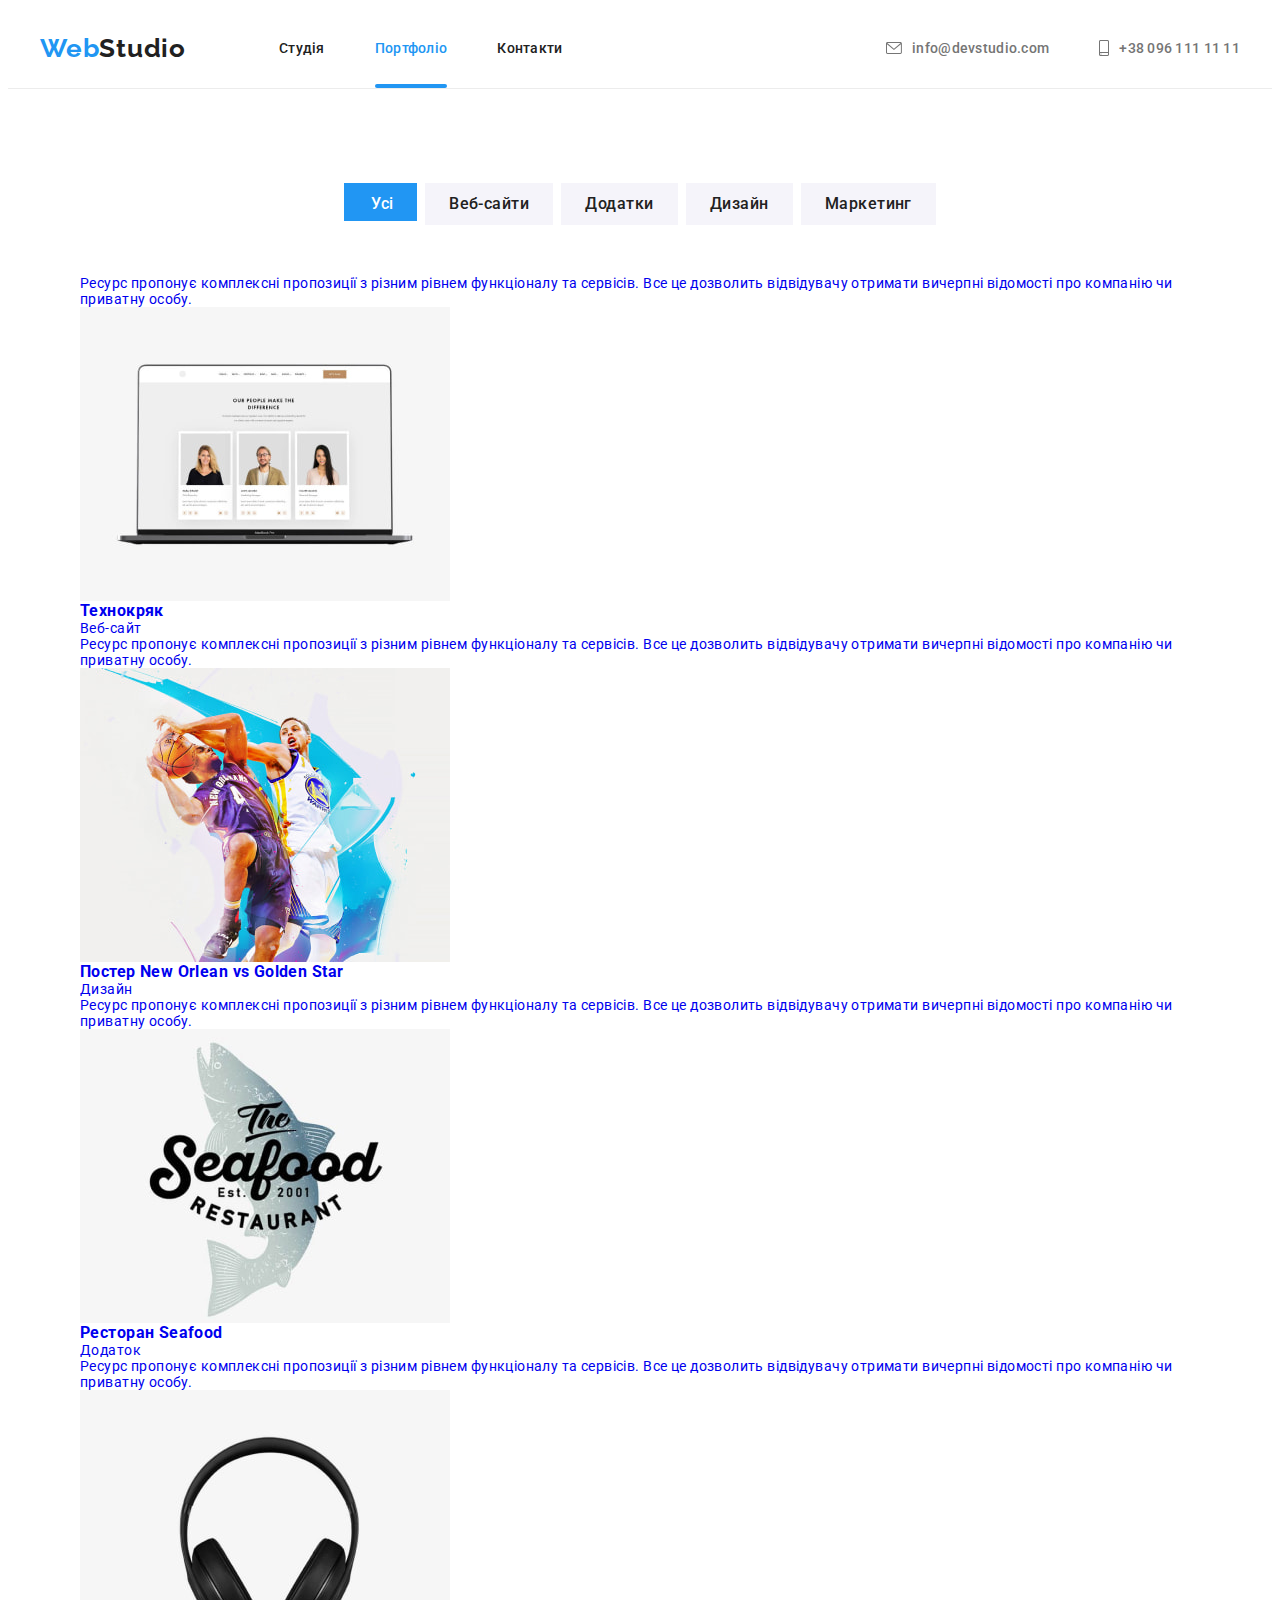
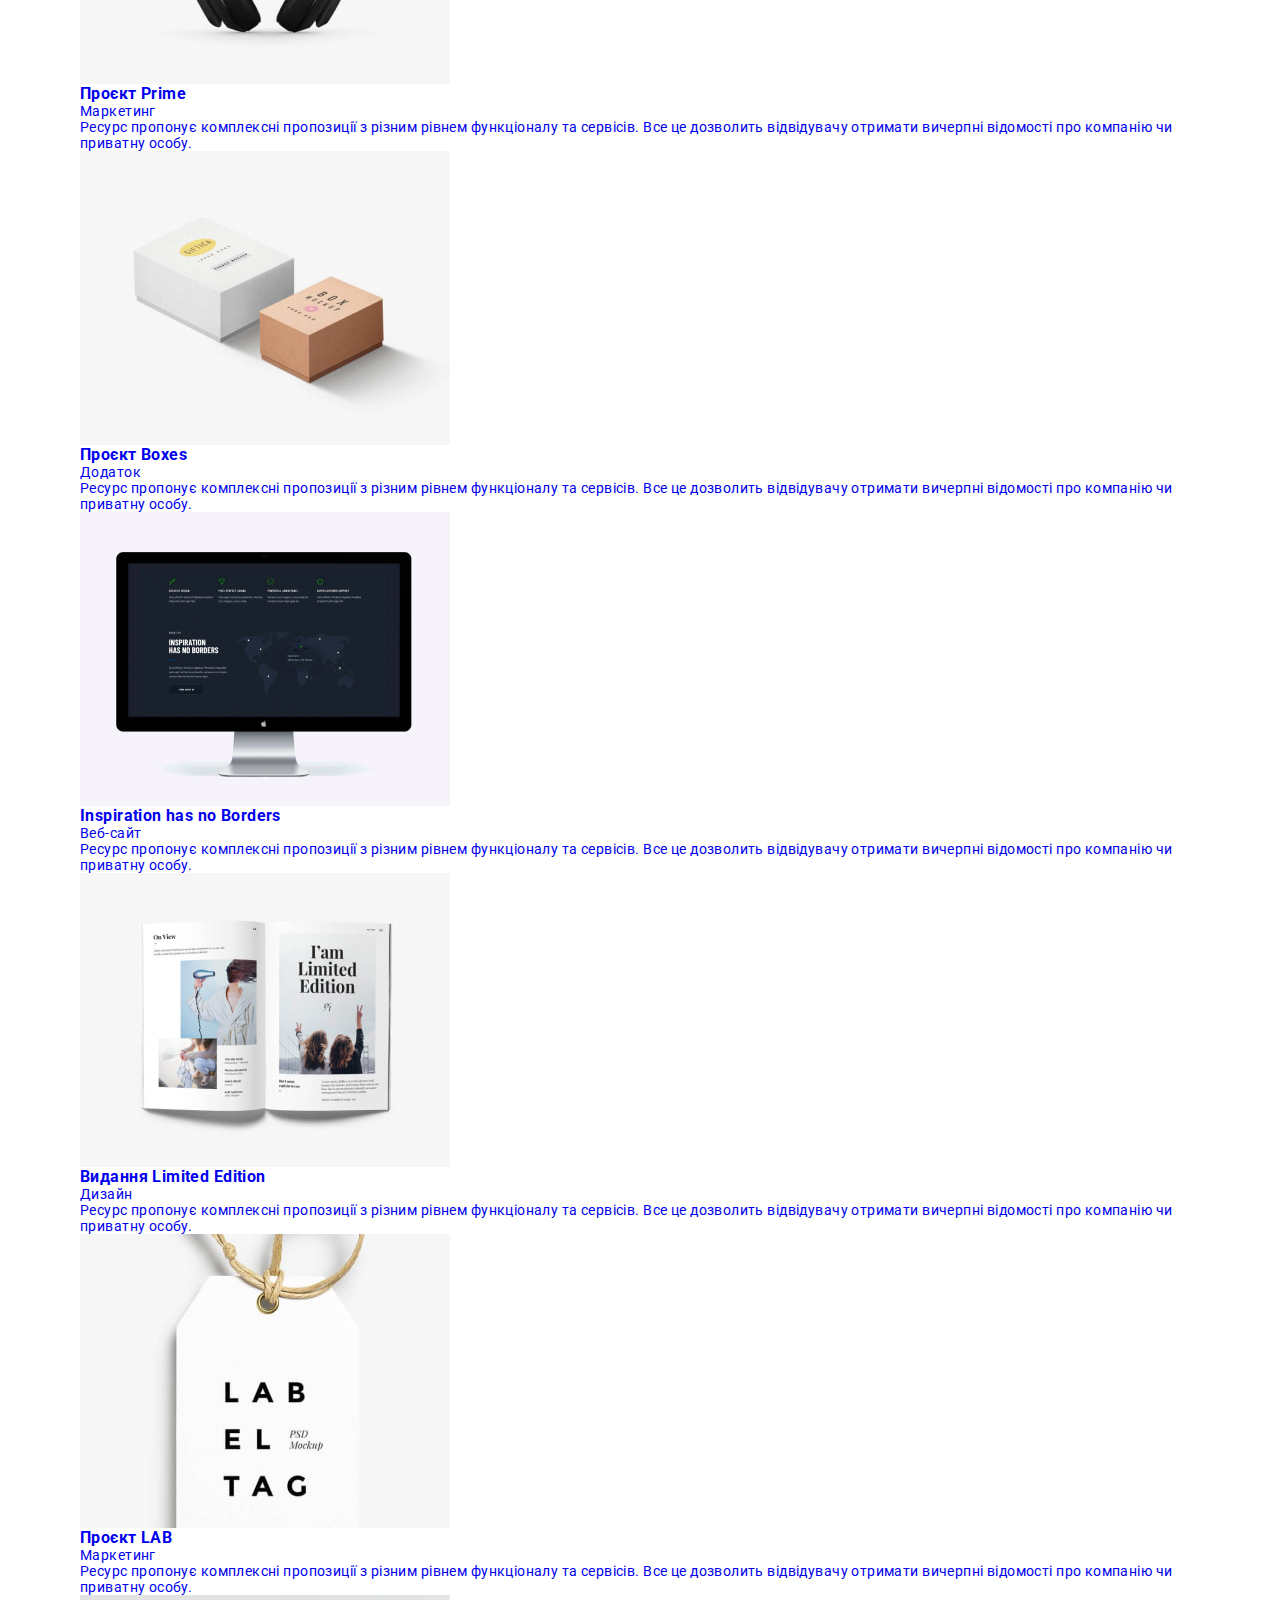
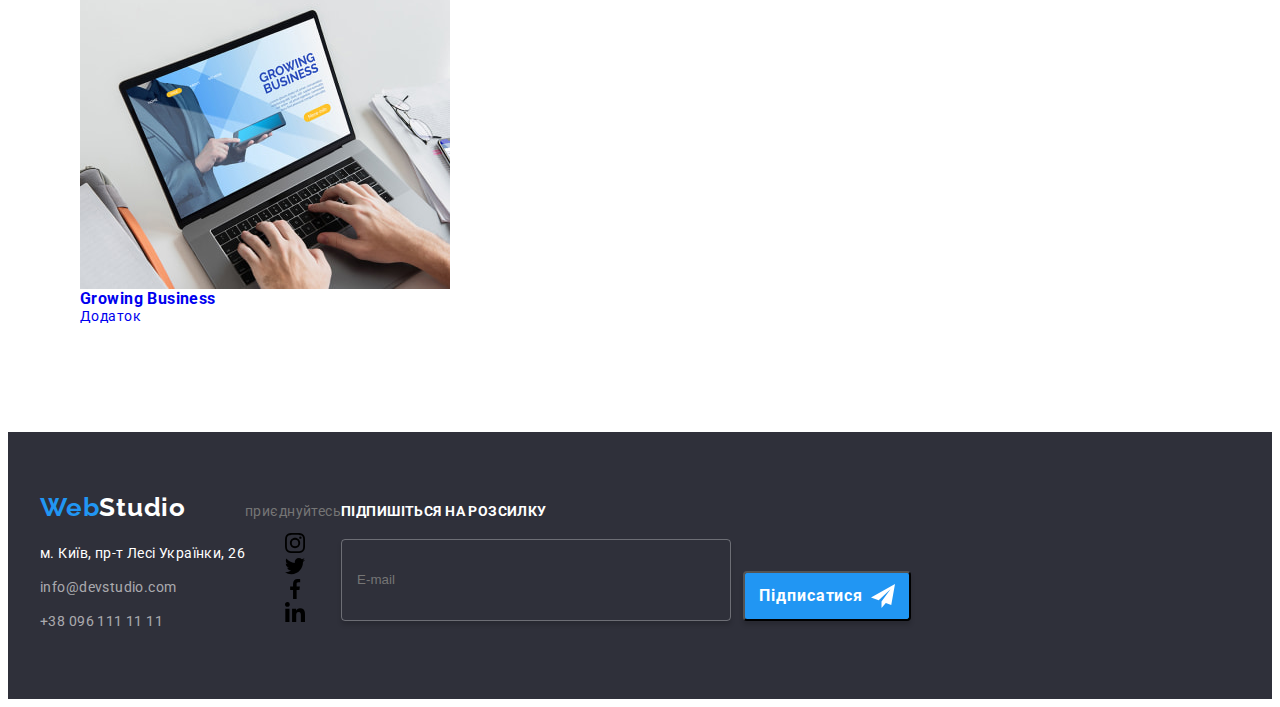
==== commit 4d2f242b: "dz 7" ====
--- a/portfolio.html
+++ b/portfolio.html
@@ -16,7 +16,6 @@
       crossorigin="anonymous"
       referrerpolicy="no-referrer"
     />
-    <link rel="stylesheet" href="./css/styles.css" />
     <link rel="stylesheet" href="./css/main.min.css" />
   </head>
   <body>
--- a/css/main.min.css
+++ b/css/main.min.css
@@ -1 +1 @@
-:root{--main-font: "Roboto", sans-serif;--secondary-font: "Raleway", sans-serif;--accent-cl: #2196f3;--main-txt-cl: #757575;--secondary-txt-cl: #212121;--darc-bg-cl: #2f303a;--main-bg-cl: #fff;--secondary-bg-cl: #f5f4fa;--items: 1;--indent: 30px;--timing-function: cubic-bezier(0.4, 0, 0.2, 1)}.visually-hidden{border:0;clip:rect(0 0 0 0);-webkit-clip-path:polygon(0px 0px, 0px 0px, 0px 0px);clip-path:polygon(0px 0px, 0px 0px, 0px 0px);height:1px;margin:-1px;overflow:hidden;padding:0;position:absolute;width:1px;white-space:nowrap}html{scroll-behavior:smooth}body{color:var(--main-txt-cl);font-family:var(--main-font);font-size:14px;letter-spacing:.42px}.section{padding-top:94px;padding-bottom:94px}ul{list-style-type:none}a{text-decoration:none}h1,h2,h3,h4,h5,h6,p{margin:0}img{display:block;max-width:100%;height:auto}.list{list-style:none;margin:0;padding:0}.link{text-decoration:none;-webkit-transition:color 250ms var(--timing-function);transition:color 250ms var(--timing-function)}.link:hover,.link:focus{color:#2196f3}.container{width:1200px;padding-left:15px;padding-right:15px;margin-left:auto;margin-right:auto}.header{background:var(--main-bg-cl);border-bottom:1px solid #ececec}.heder__container{display:-webkit-box;display:-ms-flexbox;display:flex;-webkit-box-align:center;-ms-flex-align:center;align-items:center}.navigation{display:-webkit-box;display:-ms-flexbox;display:flex;-webkit-box-align:center;-ms-flex-align:center;align-items:center}.navigation__list{display:-webkit-box;display:-ms-flexbox;display:flex;-webkit-box-align:center;-ms-flex-align:center;align-items:center;margin:0;padding:0}.navigation__item{margin-right:50px}.navigation__item:last-child{margin-right:0}.navigation__link{display:block;padding-top:32px;padding-bottom:32px;color:var(--secondary-txt-cl);font-family:var(--main-font);font-size:14px;font-weight:500;letter-spacing:.28px;-webkit-transition:color 250ms var(--timing-function);transition:color 250ms var(--timing-function)}.navigation__title{position:relative;display:block;padding-top:32px;padding-bottom:32px;color:var(--accent-cl);font-family:var(--main-font);font-size:14px;font-weight:500;letter-spacing:.28px}.navigation__title.current::after{position:absolute;bottom:0;left:0;content:"";width:100%;height:4px;border-radius:2px;background-color:var(--accent-cl)}.header-grup{display:-webkit-box;display:-ms-flexbox;display:flex;margin-left:auto;margin-top:0;margin-right:0;margin-bottom:0;padding:0}.header-grup__item{margin-right:50px}.header-grup__item:last-child{margin-right:0}.header-grup__mailto{color:var(--main-txt-cl);font-family:var(--main-font);font-size:14px;font-weight:500;letter-spacing:.28px;-webkit-transition:color 250ms var(--timing-function);transition:color 250ms var(--timing-function)}.header-grup__phone{color:var(--main-txt-cl);font-family:var(--main-font);font-size:14px;font-weight:500;letter-spacing:.28px;-webkit-transition:color 250ms var(--timing-function);transition:color 250ms var(--timing-function)}.mail:hover,.mail:focus{color:var(--accent-cl)}.text:hover,.text:focus{color:var(--accent-cl)}.header-grup__link{display:-webkit-box;display:-ms-flexbox;display:flex;-webkit-box-align:center;-ms-flex-align:center;align-items:center;color:#757575}.header-grup__icon{margin-right:10px;fill:currentColor}.logo{margin-right:93px;color:var(--accent-cl);font-family:var(--secondary-font);font-size:26px;font-weight:700;letter-spacing:.78px}.logo__part{color:var(--secondary-txt-cl);font-family:var(--secondary-font);font-size:26px;font-weight:700;letter-spacing:.78px}.hero{padding-top:200px;padding-bottom:200px;background-color:var(--darc-bg-cl)}.overlay{max-width:1600px;height:600px;-ms-flex-negative:0;flex-shrink:0;margin-left:auto;margin-right:auto;background-image:-webkit-gradient(linear, left top, right top, from(rgba(47, 48, 58, 0.4)), to(rgba(47, 48, 58, 0.4))),url(../images/hero/Img.jpg);background-image:linear-gradient(to right, rgba(47, 48, 58, 0.4), rgba(47, 48, 58, 0.4)),url(../images/hero/Img.jpg)}.hero__name{width:696px;color:#fff;text-align:center;font-family:var(--main-font);font-size:44px;font-weight:900;line-height:1.36;letter-spacing:2.64px;text-transform:uppercase;margin-left:auto;margin-right:auto}.btn{background-color:#2196f3;min-width:152px;min-height:30px;width:200px;height:50px;-ms-flex-negative:0;flex-shrink:0;padding:10px,32px;color:#fff;text-align:center;font-size:16px;font-weight:700;line-height:1.87;letter-spacing:.96px;cursor:pointer;margin-top:30px;margin-right:auto;margin-left:auto;display:block;-webkit-transition:background-color 250ms var(--timing-function);transition:background-color 250ms var(--timing-function)}.btn:hover,.btn:focus{border-radius:4px;background-color:var(--accent-cl)}.backdrop{position:fixed;top:0;left:0;width:100%;height:100%;background-color:rgba(0,0,0,.2);opacity:1;-webkit-transition:opacity 250ms var(--timing-function),visibility 250ms var(--timing-function);transition:opacity 250ms var(--timing-function),visibility 250ms var(--timing-function);z-index:3}.backdrop.is-hidden .modal__wrapper{-webkit-transform:translate(-50%, -50%) scale(0.4);transform:translate(-50%, -50%) scale(0.4)}.backdrop.is-hidden .modal{-webkit-transform:translate(-50%, -50%) scale(0.9);transform:translate(-50%, -50%) scale(0.9)}.backdrop.is-hidden{opacity:0;visibility:hidden;pointer-events:none}.modal__wrapper{padding:40px;position:absolute;top:50%;left:50%;-webkit-transform:translate(-50%, -50%) scale(1);transform:translate(-50%, -50%) scale(1);-webkit-transition:-webkit-transform 250ms var(--timing-function);transition:-webkit-transform 250ms var(--timing-function);transition:transform 250ms var(--timing-function);transition:transform 250ms var(--timing-function), -webkit-transform 250ms var(--timing-function);width:528px;border-radius:4px;background-color:#fff;-webkit-box-shadow:0px 2px 1px 0px rgba(0,0,0,.2),0px 1px 1px 0px rgba(0,0,0,.14),0px 1px 3px 0px rgba(0,0,0,.12);box-shadow:0px 2px 1px 0px rgba(0,0,0,.2),0px 1px 1px 0px rgba(0,0,0,.14),0px 1px 3px 0px rgba(0,0,0,.12);z-index:4}.modal-btn--close{position:absolute;top:10px;right:10px;display:-webkit-box;display:-ms-flexbox;display:flex;-webkit-box-align:center;-ms-flex-align:center;align-items:center;-webkit-box-pack:center;-ms-flex-pack:center;justify-content:center;width:30px;height:30px;border-radius:50%;border-color:rgba(0,0,0,.1);background-color:rgba(0,0,0,0);stroke-width:1px;-webkit-transition:fill 250ms var(--timing-function);transition:fill 250ms var(--timing-function);-webkit-transition:border-color 250ms var(--timing-function);transition:border-color 250ms var(--timing-function)}.modal-btn--close--close:hover,.modal-btn--close--close:focus{fill:var(--accent-cl)}.modal__icon-close{width:18px;height:18px;-ms-flex-negative:0;flex-shrink:0}.modal-form{display:block;margin:0;padding:0}.modal-form__label{position:relative;display:block;margin-bottom:10px}.modal-form__title{display:block;width:448px;color:var(--secondary-txt-cl);text-align:center;font-family:var(--main-font);font-size:20px;font-weight:700;letter-spacing:.6px;margin-bottom:12px}.modal-form__input{margin:0;padding:10px 40px;border-radius:4px;width:100%;border:1px solid rgba(33,33,33,.2);margin-top:4px;-webkit-transition:border-color 250ms var(--timing-function);transition:border-color 250ms var(--timing-function)}.modal-form__input:focus{border-color:var(--accent-cl);outline:none}.modal-form__input:focus~.modal-form__icon{fill:var(--accent-cl)}.modal-form__desk{display:block;color:var(--main-txt-cl);font-family:var(--main-font);font-size:12px;font-weight:400;letter-spacing:.12px}.modal-form__icon{position:absolute;top:50%;left:12px;-webkit-transform:translate(50%);transform:translate(50%);-webkit-transition:-webkit-transform 250ms var(--timing-function);transition:-webkit-transform 250ms var(--timing-function);transition:transform 250ms var(--timing-function);transition:transform 250ms var(--timing-function), -webkit-transform 250ms var(--timing-function);-webkit-transition:fill 250ms var(--timing-function);transition:fill 250ms var(--timing-function)}.modal-form__textarea{width:100%;padding:12px 16px;margin-top:4px;color:rgba(117,117,117,.5);font-family:var(--main-font);font-size:12px;font-weight:400;letter-spacing:.12px;border-radius:4px;border:1px solid rgba(33,33,33,.2);background-color:rgba(0,0,0,0);resize:none;-webkit-transition:border-color 250ms var(--timing-function);transition:border-color 250ms var(--timing-function)}.modal-form__textarea:focus{border-color:var(--accent-cl);outline:none}.modal-form__policy-group{display:-webkit-box;display:-ms-flexbox;display:flex;-webkit-box-align:center;-ms-flex-align:center;align-items:center;-webkit-box-pack:center;-ms-flex-pack:center;justify-content:center;margin-bottom:30px}.modal-form__custon-checkbox{width:16px;height:15px;margin-top:20px;margin-right:10px;display:-webkit-box;display:-ms-flexbox;display:flex;-webkit-box-align:center;-ms-flex-align:center;align-items:center;-webkit-box-pack:center;-ms-flex-pack:center;justify-content:center;border-radius:4px;outline:2px solid var(--secondary-txt-cl);outline-offset:-2px;-webkit-transition:background-color 250ms var(--timing-function);transition:background-color 250ms var(--timing-function);-webkit-transition:fill 250ms var(--timing-function);transition:fill 250ms var(--timing-function);-webkit-transition:outline 250ms var(--timing-function);transition:outline 250ms var(--timing-function)}.modal-form__checkbox:checked+.modal-form__custon-checkbox{background-color:var(--accent-cl);fill:#fff;outline:var(--accent-cl)}.modal-form__checkbox:focus~.modal-form__custon-checkbox{outline:2px solid var(--accent-cl);outline-offset:-2px}.modal-form__icon-checkbox{opacity:0;-webkit-transition:opacity 250ms var(--timing-function);transition:opacity 250ms var(--timing-function)}.modal-form__checkbox:checked+.modal-form__custon-checkbox .modal-form__icon-checkbox{opacity:1}.modal-form__desk-checkbox{margin-top:20px;color:var(--main-txt-cl);font-family:var(--main-font);font-size:14px;font-weight:400;line-height:1.71%;letter-spacing:.42px}.modal-form__span-desk{padding-left:4px;color:var(--accent-cl);font-family:var(--main-font);font-size:14px;font-weight:400;line-height:1.71%;letter-spacing:.42px;text-decoration-line:underline}.modal-form__btn--send{display:block;min-width:152px;min-height:30px;width:200px;height:50px;margin-top:0;margin-right:auto;margin-bottom:0;margin-left:auto;padding-top:10px;padding-right:52px;padding-bottom:10px;padding-left:52px;color:var(--main-bg-cl);text-align:center;font-family:var(--main-font);font-size:16px;font-weight:700;line-height:1.88%;letter-spacing:.96px;border-radius:4px;background-color:var(--accent-cl);-webkit-box-shadow:0px 4px 4px 0px rgba(0,0,0,.15);box-shadow:0px 4px 4px 0px rgba(0,0,0,.15);-webkit-transition:background-color 250ms var(--timing-function);transition:background-color 250ms var(--timing-function);border:rgba(0,0,0,0)}.modal-form__btn--send:hover,.modal-form__btn--send:focus{background-color:#188ce8}.feature{background-color:var(--main-bg-cl);padding-bottom:0}.feature__container{display:-webkit-box;display:-ms-flexbox;display:flex;-webkit-box-align:center;-ms-flex-align:center;align-items:center}.feature__list{display:-webkit-box;display:-ms-flexbox;display:flex;-webkit-box-align:baseline;-ms-flex-align:baseline;align-items:baseline;margin:0;padding:0}.feature__item{margin-right:30px;width:270px;-ms-flex-negative:0;flex-shrink:0}.feature__item:last-child{margin-right:0}.feature__rectangle{display:-webkit-inline-box;display:-ms-inline-flexbox;display:inline-flex;-webkit-box-align:center;-ms-flex-align:center;align-items:center;-webkit-box-pack:center;-ms-flex-pack:center;justify-content:center;background-color:#f5f4fa;width:270px;height:120px;margin-right:30px;margin-bottom:30px}.feature__subtitle{margin-bottom:10px;color:var(--secondary-txt-cl);font-family:var(--main-txt-cl);font-size:14px;font-weight:700;letter-spacing:.42px;text-transform:uppercase}.feature__desc{-ms-flex-negative:0;flex-shrink:0;color:var(--main-txt-cl);font-family:var(--main-font);font-size:14px;font-weight:400;line-height:1.71;letter-spacing:.42px}.services{background-color:var(--main-bg-cl);z-index:1}.services__title{margin-top:0;margin-bottom:50px;color:var(--secondary-txt-cl);text-align:center;font-family:var(--main-font);font-size:36px;font-weight:700;letter-spacing:1.08px}.services__list{display:-webkit-box;display:-ms-flexbox;display:flex;-webkit-box-align:center;-ms-flex-align:center;align-items:center;-webkit-box-orient:horizontal;-webkit-box-direction:normal;-ms-flex-direction:row;flex-direction:row;margin:0;padding:0}.services__item{display:-webkit-box;display:-ms-flexbox;display:flex;-webkit-box-align:center;-ms-flex-align:center;align-items:center;position:relative;margin-right:30px;width:370px;height:294px;-ms-flex-negative:0;flex-shrink:0}.services__item:last-child{margin-right:0}.services__item::before{content:"";position:absolute;bottom:0;left:0;display:-webkit-box;display:-ms-flexbox;display:flex;-webkit-box-align:center;-ms-flex-align:center;align-items:center;-webkit-box-pack:center;-ms-flex-pack:center;justify-content:center;width:100%;height:70px;background-color:rgba(47,48,58,.8);z-index:1}.services__desk{position:absolute;top:90%;left:50%;-webkit-transform:translate(-50%, -50%);transform:translate(-50%, -50%);color:var(--main-bg-cl);text-align:center;font-family:var(--main-font);font-size:14px;font-style:normal;font-weight:700;letter-spacing:.42px;text-transform:uppercase;z-index:2}.team{background-color:var(--secondary-bg-cl)}.team__title{color:var(--secondary-txt-cl);text-align:center;font-family:var(--main-font);font-size:36px;font-weight:700;letter-spacing:1.08px;margin-bottom:50px}.team__list{display:-webkit-box;display:-ms-flexbox;display:flex;-webkit-box-align:center;-ms-flex-align:center;align-items:center;-webkit-box-orient:horizontal;-webkit-box-direction:normal;-ms-flex-direction:row;flex-direction:row;margin:0;padding:0}.team__item{margin-right:30px;border-radius:0px 0px 4px 4px;background-color:#fff;-webkit-box-shadow:0px 2px 1px 0px rgba(0,0,0,.2),0px 1px 1px 0px rgba(0,0,0,.14),0px 1px 3px 0px rgba(0,0,0,.12);box-shadow:0px 2px 1px 0px rgba(0,0,0,.2),0px 1px 1px 0px rgba(0,0,0,.14),0px 1px 3px 0px rgba(0,0,0,.12)}.team__item:last-child{margin-right:0}.team__blok{padding-top:30px;padding-bottom:30px}.team__name{margin-bottom:10px;color:var(--secondary-txt-cl);text-align:center;font-family:var(--main-font);font-size:16px;font-weight:500;letter-spacing:.48px}.team__desc{margin-bottom:16px;color:var(--main-txt-cl);text-align:center;font-family:var(--main-font);font-size:16px;font-weight:400;letter-spacing:.48px}.socials__list{display:-webkit-inline-box;display:-ms-inline-flexbox;display:inline-flex;-webkit-box-align:center;-ms-flex-align:center;align-items:center;-webkit-box-pack:center;-ms-flex-pack:center;justify-content:center}.socials__item{margin-right:10px}.socials__item:last-child{margin-right:0}.socials__link{display:-webkit-box;display:-ms-flexbox;display:flex;-webkit-box-align:center;-ms-flex-align:center;align-items:center;-webkit-box-pack:center;-ms-flex-pack:center;justify-content:center;width:44px;height:44px;background-color:#fff;border-radius:50%;fill:#afb1b8;-webkit-transition:background-color 250ms var(--timing-function);transition:background-color 250ms var(--timing-function)}.socials__link:hover,.socials__link:focus{background-color:#2196f3}.socials__link:hover .socials__icon,.socials__link:focus .socials__icon{fill:#fff}.socials__icon{-webkit-transition:fill 250ms var(--timing-function);transition:fill 250ms var(--timing-function)}.portfolio{background-color:var(--main-bg-cl)}.portfolio__list{margin-top:0;margin-right:0;margin-left:0;margin-bottom:50px;padding:0;display:-webkit-box;display:-ms-flexbox;display:flex;-webkit-box-pack:center;-ms-flex-pack:center;justify-content:center}.portfolio__item{margin-right:8px}.portfolio__item:last-child{margin-right:0}.portfolio__btn--all{padding-top:6px;padding-right:25px;padding-bottom:6.5px;padding-left:25px;text-align:center;font-family:var(--main-font);font-size:16px;font-weight:500;line-height:1.62;letter-spacing:.48px;width:73px;height:38px;background:var(--accent-cl);color:var(--main-bg-cl);border-color:rgba(0,0,0,0);-webkit-transition:background-color 250ms var(--timing-function),color 250ms var(--timing-function),-webkit-box-shadow 250ms var(--timing-function);transition:background-color 250ms var(--timing-function),color 250ms var(--timing-function),-webkit-box-shadow 250ms var(--timing-function);transition:background-color 250ms var(--timing-function),color 250ms var(--timing-function),box-shadow 250ms var(--timing-function);transition:background-color 250ms var(--timing-function),color 250ms var(--timing-function),box-shadow 250ms var(--timing-function),-webkit-box-shadow 250ms var(--timing-function)}.portfolio__btn--all:hover,.portfolio__btn--all:focus{border-radius:4px;background-color:#2196f3;-webkit-box-shadow:0px 2px 2px 0px rgba(0,0,0,.12),0px 1px 2px 0px rgba(0,0,0,.08),0px 3px 1px 0px rgba(0,0,0,.1);box-shadow:0px 2px 2px 0px rgba(0,0,0,.12),0px 1px 2px 0px rgba(0,0,0,.08),0px 3px 1px 0px rgba(0,0,0,.1);width:73px;height:38px}.portfolio__btn{display:block;padding-top:6px;padding-right:22px;padding-bottom:6px;padding-left:22px;color:var(--secondary-txt-cl);text-align:center;font-family:var(--main-font);font-size:16px;font-weight:500;line-height:1.62;letter-spacing:.48px;background-color:var(--secondary-bg-cl);border-color:rgba(0,0,0,0);-webkit-transition:background-color 250ms var(--timing-function),color 250ms var(--timing-function),-webkit-box-shadow 250ms var(--timing-function);transition:background-color 250ms var(--timing-function),color 250ms var(--timing-function),-webkit-box-shadow 250ms var(--timing-function);transition:background-color 250ms var(--timing-function),color 250ms var(--timing-function),box-shadow 250ms var(--timing-function);transition:background-color 250ms var(--timing-function),color 250ms var(--timing-function),box-shadow 250ms var(--timing-function),-webkit-box-shadow 250ms var(--timing-function)}.portfolio__btn:hover,.portfolio__btn:focus{border-radius:4px;color:var(--secondary-bg-cl);background-color:var(--accent-cl);-webkit-box-shadow:0px 2px 2px 0px rgba(0,0,0,.12),0px 1px 2px 0px rgba(0,0,0,.08),0px 3px 1px 0px rgba(0,0,0,.1);box-shadow:0px 2px 2px 0px rgba(0,0,0,.12),0px 1px 2px 0px rgba(0,0,0,.08),0px 3px 1px 0px rgba(0,0,0,.1)}.img__grid{padding:0;margin:0;display:-webkit-box;display:-ms-flexbox;display:flex;-webkit-box-align:center;-ms-flex-align:center;align-items:center;-ms-flex-wrap:wrap;flex-wrap:wrap}.img__link{display:block;-webkit-transition:-webkit-box-shadow 250ms var(--timing-function);transition:-webkit-box-shadow 250ms var(--timing-function);transition:box-shadow 250ms var(--timing-function);transition:box-shadow 250ms var(--timing-function), -webkit-box-shadow 250ms var(--timing-function)}.img__link:hover,.img__link:focus{-webkit-box-shadow:1px 4px 6px 0px rgba(0,0,0,.16),0px 4px 4px 0px rgba(0,0,0,.06),0px 1px 1px 0px rgba(0,0,0,.12);box-shadow:1px 4px 6px 0px rgba(0,0,0,.16),0px 4px 4px 0px rgba(0,0,0,.06),0px 1px 1px 0px rgba(0,0,0,.12)}.img__link:hover .img__overlay{-webkit-transform:translateY(0);transform:translateY(0)}.img__wrapper{position:relative;display:block;overflow:hidden}.img__overlay{content:"";display:-webkit-box;display:-ms-flexbox;display:flex;-webkit-box-align:center;-ms-flex-align:center;align-items:center;-webkit-box-pack:center;-ms-flex-pack:center;justify-content:center;position:absolute;top:0;left:0;width:100%;height:100%;background-color:var(--accent-cl);-webkit-transform:translatey(100%);transform:translatey(100%);-webkit-transition:-webkit-transform 250ms var(--timing-function);transition:-webkit-transform 250ms var(--timing-function);transition:transform 250ms var(--timing-function);transition:transform 250ms var(--timing-function), -webkit-transform 250ms var(--timing-function)}.img__desc{position:absolute;width:322px;color:var(--main-bg-cl);font-family:var(--main-font);font-size:18px;font-weight:400;line-height:28px;letter-spacing:.54px}.img__item{width:370px;--items: 3}.img__blok{padding-top:20px;padding-right:24px;padding-bottom:20px;padding-left:24px;border-bottom:1px solid #eee;border-right:solid #eee;border-left:solid #eee}.img__title{color:var(--secondary-txt-cl);font-family:var(--main-font);font-size:18px;font-weight:700;line-height:2;letter-spacing:1.08px}.img__name{margin-top:4px;color:var(--main-txt-cl);font-family:var(--main-font);font-size:16px;font-weight:400;line-height:1.87;letter-spacing:.48px}.clients{background-color:#fff}.clients__title{color:var(--secondary-txt-cl);text-align:center;font-family:var(--main-font);font-size:36px;font-weight:700;letter-spacing:1.08px;margin-bottom:50px}.clients__list{display:-webkit-box;display:-ms-flexbox;display:flex;-webkit-box-align:center;-ms-flex-align:center;align-items:center;-webkit-box-orient:horizontal;-webkit-box-direction:normal;-ms-flex-direction:row;flex-direction:row;margin:0;padding:0}.clients__item{margin-right:30px}.clients__item:last-child{margin-right:0}.clients__link{display:-webkit-box;display:-ms-flexbox;display:flex;-webkit-box-align:center;-ms-flex-align:center;align-items:center;-webkit-box-pack:center;-ms-flex-pack:center;justify-content:center;width:170px;height:92px;border-radius:4px;border:1px solid #afb1b8;-webkit-transition:border-color 250ms var(--timing-function);transition:border-color 250ms var(--timing-function)}.clients__link:hover{border-color:var(--accent-cl)}.clients__icon{fill:#afb1b8;-webkit-transition:fill 250ms var(--timing-function);transition:fill 250ms var(--timing-function)}.clients__icon:hover,.clients__icon:focus{fill:var(--accent-cl)}.footer{padding-top:60px;padding-bottom:60px;background-color:var(--darc-bg-cl)}.footer__container{display:-webkit-box;display:-ms-flexbox;display:flex;-webkit-box-align:baseline;-ms-flex-align:baseline;align-items:baseline}.footer__wrapper{display:-webkit-box;display:-ms-flexbox;display:flex;-webkit-box-orient:vertical;-webkit-box-direction:normal;-ms-flex-direction:column;flex-direction:column}.address{display:-webkit-inline-box;display:-ms-inline-flexbox;display:inline-flex;-webkit-box-orient:vertical;-webkit-box-direction:normal;-ms-flex-direction:column;flex-direction:column;margin:0;padding:0}.address__desc{margin-bottom:10px;color:#fff;font-family:var(--main-font);font-size:14px;font-weight:400;line-height:1.71;letter-spacing:.42px;font-style:normal}.footer__logo{margin-bottom:20px;color:var(--accent-cl);font-family:var(--secondary-font);font-size:26px;font-weight:700;letter-spacing:.78px}.footer__logo-part{color:#fff;font-family:var(--secondary-font);font-size:26px;font-weight:700;letter-spacing:.78px}.address__list{margin-top:0;margin-bottom:0;padding:0;display:-webkit-box;display:-ms-flexbox;display:flex;-webkit-box-align:start;-ms-flex-align:start;align-items:flex-start;-webkit-box-orient:vertical;-webkit-box-direction:normal;-ms-flex-direction:column;flex-direction:column}.address__item{margin-bottom:10px}.address__item:last-child{margin-bottom:0}.address__link{color:rgba(255,255,255,.6);font-family:var(--main-font);font-size:14px;font-weight:400;line-height:1.71;letter-spacing:.42px;font-style:normal}.socials-footer{display:-webkit-box;display:-ms-flexbox;display:flex;-webkit-box-align:baseline;-ms-flex-align:baseline;align-items:baseline;-webkit-box-orient:vertical;-webkit-box-direction:normal;-ms-flex-direction:column;flex-direction:column;margin-right:auto;margin-left:70px}.socials-footer__list{display:-webkit-box;display:-ms-flexbox;display:flex;-webkit-box-align:center;-ms-flex-align:center;align-items:center;margin:0;padding:0}.socials-footer__link{display:-webkit-box;display:-ms-flexbox;display:flex;-webkit-box-align:center;-ms-flex-align:center;align-items:center;-webkit-box-pack:center;-ms-flex-pack:center;justify-content:center;width:44px;height:44px;background-color:rgba(255,255,255,.1);border-radius:50%;fill:#fff;-webkit-transition:background-color 250ms var(--timing-function);transition:background-color 250ms var(--timing-function)}.socials-footer__link:hover,.socials-footer__link:focus{background-color:var(--accent-cl)}.socials-footer__desk{margin-bottom:20px;color:var(--main-bg-cl);font-family:var(--main-font);font-size:14px;font-weight:700;letter-spacing:.42px;text-transform:uppercase}.form{display:-webkit-box;display:-ms-flexbox;display:flex;-webkit-box-align:end;-ms-flex-align:end;align-items:flex-end;width:570px;height:86px;margin:0;padding:0}.form__mail{display:-webkit-box;display:-ms-flexbox;display:flex;-webkit-box-orient:vertical;-webkit-box-direction:normal;-ms-flex-direction:column;flex-direction:column;margin:0;padding:0}.form__label{color:var(--main-bg-cl);font-family:var(--main-font);font-size:14px;font-weight:700;letter-spacing:.42px;text-transform:uppercase;margin-bottom:20px}.form__input{padding:15px;width:358px;height:50px;-ms-flex-negative:0;flex-shrink:0;color:rgba(255,255,255,.6);border-radius:4px;border:1px solid rgba(255,255,255,.3);background-color:rgba(33,150,243,0);-webkit-box-shadow:0px 4px 4px 0px rgba(0,0,0,.15);box-shadow:0px 4px 4px 0px rgba(0,0,0,.15);-webkit-transition:border-color 250ms var(--timing-function);transition:border-color 250ms var(--timing-function)}.form__input:focus{border-color:rgba(255,255,255,.3)}.form__btn{width:200px;height:50px;display:-webkit-inline-box;display:-ms-inline-flexbox;display:inline-flex;-webkit-box-align:center;-ms-flex-align:center;align-items:center;-webkit-box-pack:center;-ms-flex-pack:center;justify-content:center;min-width:152px;min-height:30px;margin-top:0;margin-right:auto;margin-bottom:0;margin-left:12px;border-radius:4px;background-color:var(--accent-cl);-webkit-box-shadow:0px 4px 4px 0px rgba(0,0,0,.15);box-shadow:0px 4px 4px 0px rgba(0,0,0,.15);-webkit-transition:background-color 250ms var(--timing-function);transition:background-color 250ms var(--timing-function)}.form__btn:hover,.form__btn:focus{background-color:var(--accent-cl)}.form__btn-desk{display:-webkit-inline-box;display:-ms-inline-flexbox;display:inline-flex;-webkit-box-align:center;-ms-flex-align:center;align-items:center;-webkit-box-pack:center;-ms-flex-pack:center;justify-content:center;padding-right:8px;color:var(--main-bg-cl);text-align:center;font-family:var(--main-font);font-size:16px;font-weight:700;line-height:1.88%;letter-spacing:.96px}.form__btn-icon{display:-webkit-inline-box;display:-ms-inline-flexbox;display:inline-flex}/*# sourceMappingURL=main.min.css.map */+:root{--main-font: "Roboto", sans-serif;--secondary-font: "Raleway", sans-serif;--accent-cl: #2196f3;--main-txt-cl: #757575;--secondary-txt-cl: #212121;--darc-bg-cl: #2f303a;--main-bg-cl: #fff;--secondary-bg-cl: #f5f4fa;--items: 1;--indent: 30px;--timing-function: cubic-bezier(0.4, 0, 0.2, 1)}.visually-hidden{border:0;clip:rect(0 0 0 0);-webkit-clip-path:polygon(0px 0px, 0px 0px, 0px 0px);clip-path:polygon(0px 0px, 0px 0px, 0px 0px);height:1px;margin:-1px;overflow:hidden;padding:0;position:absolute;width:1px;white-space:nowrap}html{scroll-behavior:smooth}body{color:var(--main-txt-cl);font-family:var(--main-font);font-size:14px;letter-spacing:.42px}.section{padding-top:94px;padding-bottom:94px}ul{list-style-type:none}a{text-decoration:none}h1,h2,h3,h4,h5,h6,p{margin:0}img{display:block;max-width:100%;height:auto}.list{list-style:none;margin:0;padding:0}.link{text-decoration:none;-webkit-transition:color 250ms var(--timing-function);transition:color 250ms var(--timing-function)}.link:hover,.link:focus{color:#2196f3}.container{width:1200px;padding-left:15px;padding-right:15px;margin-left:auto;margin-right:auto}.header{background:var(--main-bg-cl);border-bottom:1px solid #ececec}.heder__container{display:-webkit-box;display:-ms-flexbox;display:flex;-webkit-box-align:center;-ms-flex-align:center;align-items:center}.navigation{display:-webkit-box;display:-ms-flexbox;display:flex;-webkit-box-align:center;-ms-flex-align:center;align-items:center}.navigation__list{display:-webkit-box;display:-ms-flexbox;display:flex;-webkit-box-align:center;-ms-flex-align:center;align-items:center;margin:0;padding:0}.navigation__item{margin-right:50px}.navigation__item:last-child{margin-right:0}.navigation__link{display:block;padding-top:32px;padding-bottom:32px;color:var(--secondary-txt-cl);font-family:var(--main-font);font-size:14px;font-weight:500;letter-spacing:.28px;-webkit-transition:color 250ms var(--timing-function);transition:color 250ms var(--timing-function)}.navigation__title{position:relative;display:block;padding-top:32px;padding-bottom:32px;color:var(--accent-cl);font-family:var(--main-font);font-size:14px;font-weight:500;letter-spacing:.28px}.navigation__title.current::after{position:absolute;bottom:0;left:0;content:"";width:100%;height:4px;border-radius:2px;background-color:var(--accent-cl)}.header-grup{display:-webkit-box;display:-ms-flexbox;display:flex;margin-left:auto;margin-top:0;margin-right:0;margin-bottom:0;padding:0}.header-grup__item{margin-right:50px}.header-grup__item:last-child{margin-right:0}.header-grup__mailto{color:var(--main-txt-cl);font-family:var(--main-font);font-size:14px;font-weight:500;letter-spacing:.28px;-webkit-transition:color 250ms var(--timing-function);transition:color 250ms var(--timing-function)}.header-grup__phone{color:var(--main-txt-cl);font-family:var(--main-font);font-size:14px;font-weight:500;letter-spacing:.28px;-webkit-transition:color 250ms var(--timing-function);transition:color 250ms var(--timing-function)}.mail:hover,.mail:focus{color:var(--accent-cl)}.text:hover,.text:focus{color:var(--accent-cl)}.header-grup__link{display:-webkit-box;display:-ms-flexbox;display:flex;-webkit-box-align:center;-ms-flex-align:center;align-items:center;color:#757575}.header-grup__icon{margin-right:10px;fill:currentColor}.logo{margin-right:93px;color:var(--accent-cl);font-family:var(--secondary-font);font-size:26px;font-weight:700;letter-spacing:.78px}.logo__part{color:var(--secondary-txt-cl);font-family:var(--secondary-font);font-size:26px;font-weight:700;letter-spacing:.78px}.hero{padding-top:200px;padding-bottom:200px;background-color:var(--darc-bg-cl)}.overlay{max-width:1600px;height:600px;-ms-flex-negative:0;flex-shrink:0;margin-left:auto;margin-right:auto;background-image:-webkit-gradient(linear, left top, right top, from(rgba(47, 48, 58, 0.4)), to(rgba(47, 48, 58, 0.4))),url(../images/hero/Img.jpg);background-image:linear-gradient(to right, rgba(47, 48, 58, 0.4), rgba(47, 48, 58, 0.4)),url(../images/hero/Img.jpg)}.hero__name{width:696px;color:#fff;text-align:center;font-family:var(--main-font);font-size:44px;font-weight:900;line-height:1.36;letter-spacing:2.64px;text-transform:uppercase;margin-left:auto;margin-right:auto}.btn{background-color:#2196f3;min-width:152px;min-height:30px;width:200px;height:50px;-ms-flex-negative:0;flex-shrink:0;padding:10px,32px;color:#fff;text-align:center;font-size:16px;font-weight:700;line-height:1.87;letter-spacing:.96px;cursor:pointer;margin-top:30px;margin-right:auto;margin-left:auto;display:block;-webkit-transition:background-color 250ms var(--timing-function);transition:background-color 250ms var(--timing-function)}.btn:hover,.btn:focus{border-radius:4px;background-color:var(--accent-cl)}.backdrop{position:fixed;top:0;left:0;width:100%;height:100%;background-color:rgba(0,0,0,.2);opacity:1;-webkit-transition:opacity 250ms var(--timing-function),visibility 250ms var(--timing-function);transition:opacity 250ms var(--timing-function),visibility 250ms var(--timing-function);z-index:3}.backdrop.is-hidden .modal__wrapper{-webkit-transform:translate(-50%, -50%) scale(0.4);transform:translate(-50%, -50%) scale(0.4)}.backdrop.is-hidden .modal{-webkit-transform:translate(-50%, -50%) scale(0.9);transform:translate(-50%, -50%) scale(0.9)}.backdrop.is-hidden{opacity:0;visibility:hidden;pointer-events:none}.modal__wrapper{padding:40px;position:absolute;top:50%;left:50%;-webkit-transform:translate(-50%, -50%) scale(1);transform:translate(-50%, -50%) scale(1);-webkit-transition:-webkit-transform 250ms var(--timing-function);transition:-webkit-transform 250ms var(--timing-function);transition:transform 250ms var(--timing-function);transition:transform 250ms var(--timing-function), -webkit-transform 250ms var(--timing-function);width:528px;border-radius:4px;background-color:#fff;-webkit-box-shadow:0px 2px 1px 0px rgba(0,0,0,.2),0px 1px 1px 0px rgba(0,0,0,.14),0px 1px 3px 0px rgba(0,0,0,.12);box-shadow:0px 2px 1px 0px rgba(0,0,0,.2),0px 1px 1px 0px rgba(0,0,0,.14),0px 1px 3px 0px rgba(0,0,0,.12);z-index:4}.modal-btn--close{position:absolute;top:10px;right:10px;display:-webkit-box;display:-ms-flexbox;display:flex;-webkit-box-align:center;-ms-flex-align:center;align-items:center;-webkit-box-pack:center;-ms-flex-pack:center;justify-content:center;width:30px;height:30px;border-radius:50%;border-color:rgba(0,0,0,.1);background-color:rgba(0,0,0,0);stroke-width:1px;-webkit-transition:fill 250ms var(--timing-function);transition:fill 250ms var(--timing-function);-webkit-transition:border-color 250ms var(--timing-function);transition:border-color 250ms var(--timing-function)}.modal-btn--close--close:hover,.modal-btn--close--close:focus{fill:var(--accent-cl)}.modal__icon-close{width:18px;height:18px;-ms-flex-negative:0;flex-shrink:0}.modal-form{display:block;margin:0;padding:0}.modal-form__label{position:relative;display:block;margin-bottom:10px}.modal-form__title{display:block;width:448px;color:var(--secondary-txt-cl);text-align:center;font-family:var(--main-font);font-size:20px;font-weight:700;letter-spacing:.6px;margin-bottom:12px}.modal-form__input{margin:0;padding:10px 40px;border-radius:4px;width:100%;border:1px solid rgba(33,33,33,.2);margin-top:4px;-webkit-transition:border-color 250ms var(--timing-function);transition:border-color 250ms var(--timing-function)}.modal-form__input:focus{border-color:var(--accent-cl);outline:none}.modal-form__input:focus~.modal-form__icon{fill:var(--accent-cl)}.modal-form__desk{display:block;color:var(--main-txt-cl);font-family:var(--main-font);font-size:12px;font-weight:400;letter-spacing:.12px}.modal-form__icon{position:absolute;top:50%;left:12px;-webkit-transform:translate(50%);transform:translate(50%);-webkit-transition:-webkit-transform 250ms var(--timing-function);transition:-webkit-transform 250ms var(--timing-function);transition:transform 250ms var(--timing-function);transition:transform 250ms var(--timing-function), -webkit-transform 250ms var(--timing-function);-webkit-transition:fill 250ms var(--timing-function);transition:fill 250ms var(--timing-function)}.modal-form__textarea{width:100%;padding:12px 16px;margin-top:4px;color:rgba(117,117,117,.5);font-family:var(--main-font);font-size:12px;font-weight:400;letter-spacing:.12px;border-radius:4px;border:1px solid rgba(33,33,33,.2);background-color:rgba(0,0,0,0);resize:none;-webkit-transition:border-color 250ms var(--timing-function);transition:border-color 250ms var(--timing-function)}.modal-form__textarea:focus{border-color:var(--accent-cl);outline:none}.modal-form__policy-group{display:-webkit-box;display:-ms-flexbox;display:flex;-webkit-box-align:center;-ms-flex-align:center;align-items:center;-webkit-box-pack:center;-ms-flex-pack:center;justify-content:center;margin-bottom:30px}.modal-form__custon-checkbox{width:16px;height:15px;margin-top:20px;margin-right:10px;display:-webkit-box;display:-ms-flexbox;display:flex;-webkit-box-align:center;-ms-flex-align:center;align-items:center;-webkit-box-pack:center;-ms-flex-pack:center;justify-content:center;border-radius:4px;outline:2px solid var(--secondary-txt-cl);outline-offset:-2px;-webkit-transition:background-color 250ms var(--timing-function);transition:background-color 250ms var(--timing-function);-webkit-transition:fill 250ms var(--timing-function);transition:fill 250ms var(--timing-function);-webkit-transition:outline 250ms var(--timing-function);transition:outline 250ms var(--timing-function)}.modal-form__checkbox:checked+.modal-form__custon-checkbox{background-color:var(--accent-cl);fill:#fff;outline:var(--accent-cl)}.modal-form__checkbox:focus~.modal-form__custon-checkbox{outline:2px solid var(--accent-cl);outline-offset:-2px}.modal-form__icon-checkbox{opacity:0;-webkit-transition:opacity 250ms var(--timing-function);transition:opacity 250ms var(--timing-function)}.modal-form__checkbox:checked+.modal-form__custon-checkbox .modal-form__icon-checkbox{opacity:1}.modal-form__desk-checkbox{margin-top:20px;color:var(--main-txt-cl);font-family:var(--main-font);font-size:14px;font-weight:400;line-height:1.71%;letter-spacing:.42px}.modal-form__span-desk{padding-left:4px;color:var(--accent-cl);font-family:var(--main-font);font-size:14px;font-weight:400;line-height:1.71%;letter-spacing:.42px;text-decoration-line:underline}.modal-form__btn--send{display:block;min-width:152px;min-height:30px;width:200px;height:50px;margin-top:0;margin-right:auto;margin-bottom:0;margin-left:auto;padding-top:10px;padding-right:52px;padding-bottom:10px;padding-left:52px;color:var(--main-bg-cl);text-align:center;font-family:var(--main-font);font-size:16px;font-weight:700;line-height:1.88%;letter-spacing:.96px;border-radius:4px;background-color:var(--accent-cl);-webkit-box-shadow:0px 4px 4px 0px rgba(0,0,0,.15);box-shadow:0px 4px 4px 0px rgba(0,0,0,.15);-webkit-transition:background-color 250ms var(--timing-function);transition:background-color 250ms var(--timing-function);border:rgba(0,0,0,0)}.modal-form__btn--send:hover,.modal-form__btn--send:focus{background-color:#188ce8}.feature{background-color:var(--main-bg-cl);padding-bottom:0}.feature__container{display:-webkit-box;display:-ms-flexbox;display:flex;-webkit-box-align:center;-ms-flex-align:center;align-items:center}.feature__list{display:-webkit-box;display:-ms-flexbox;display:flex;-webkit-box-align:baseline;-ms-flex-align:baseline;align-items:baseline;margin:0;padding:0}.feature__item{margin-right:30px;width:270px;-ms-flex-negative:0;flex-shrink:0}.feature__item:last-child{margin-right:0}.feature__rectangle{display:-webkit-inline-box;display:-ms-inline-flexbox;display:inline-flex;-webkit-box-align:center;-ms-flex-align:center;align-items:center;-webkit-box-pack:center;-ms-flex-pack:center;justify-content:center;background-color:#f5f4fa;width:270px;height:120px;margin-right:30px;margin-bottom:30px}.feature__subtitle{margin-bottom:10px;color:var(--secondary-txt-cl);font-family:var(--main-txt-cl);font-size:14px;font-weight:700;letter-spacing:.42px;text-transform:uppercase}.feature__desc{-ms-flex-negative:0;flex-shrink:0;color:var(--main-txt-cl);font-family:var(--main-font);font-size:14px;font-weight:400;line-height:1.71;letter-spacing:.42px}.services{background-color:var(--main-bg-cl);z-index:1}.services__title{margin-top:0;margin-bottom:50px;color:var(--secondary-txt-cl);text-align:center;font-family:var(--main-font);font-size:36px;font-weight:700;letter-spacing:1.08px}.services__list{display:-webkit-box;display:-ms-flexbox;display:flex;-webkit-box-align:center;-ms-flex-align:center;align-items:center;-webkit-box-orient:horizontal;-webkit-box-direction:normal;-ms-flex-direction:row;flex-direction:row;margin:0;padding:0}.services__item{display:-webkit-box;display:-ms-flexbox;display:flex;-webkit-box-align:center;-ms-flex-align:center;align-items:center;position:relative;margin-right:30px;width:370px;height:294px;-ms-flex-negative:0;flex-shrink:0}.services__item:last-child{margin-right:0}.services__item::before{content:"";position:absolute;bottom:0;left:0;display:-webkit-box;display:-ms-flexbox;display:flex;-webkit-box-align:center;-ms-flex-align:center;align-items:center;-webkit-box-pack:center;-ms-flex-pack:center;justify-content:center;width:100%;height:70px;background-color:rgba(47,48,58,.8);z-index:1}.services__desk{position:absolute;top:90%;left:50%;-webkit-transform:translate(-50%, -50%);transform:translate(-50%, -50%);color:var(--main-bg-cl);text-align:center;font-family:var(--main-font);font-size:14px;font-style:normal;font-weight:700;letter-spacing:.42px;text-transform:uppercase;z-index:2}.team{background-color:var(--secondary-bg-cl)}.team__title{color:var(--secondary-txt-cl);text-align:center;font-family:var(--main-font);font-size:36px;font-weight:700;letter-spacing:1.08px;margin-bottom:50px}.team__list{display:-webkit-box;display:-ms-flexbox;display:flex;-webkit-box-align:center;-ms-flex-align:center;align-items:center;-webkit-box-orient:horizontal;-webkit-box-direction:normal;-ms-flex-direction:row;flex-direction:row;margin:0;padding:0}.team__item{margin-right:30px;border-radius:0px 0px 4px 4px;background-color:#fff;-webkit-box-shadow:0px 2px 1px 0px rgba(0,0,0,.2),0px 1px 1px 0px rgba(0,0,0,.14),0px 1px 3px 0px rgba(0,0,0,.12);box-shadow:0px 2px 1px 0px rgba(0,0,0,.2),0px 1px 1px 0px rgba(0,0,0,.14),0px 1px 3px 0px rgba(0,0,0,.12)}.team__item:last-child{margin-right:0}.team__blok{padding-top:30px;padding-bottom:30px}.team__name{margin-bottom:10px;color:var(--secondary-txt-cl);text-align:center;font-family:var(--main-font);font-size:16px;font-weight:500;letter-spacing:.48px}.team__desc{margin-bottom:16px;color:var(--main-txt-cl);text-align:center;font-family:var(--main-font);font-size:16px;font-weight:400;letter-spacing:.48px}.portfolio{background-color:var(--main-bg-cl)}.portfolio__list{margin-top:0;margin-right:0;margin-left:0;margin-bottom:50px;padding:0;display:-webkit-box;display:-ms-flexbox;display:flex;-webkit-box-pack:center;-ms-flex-pack:center;justify-content:center}.portfolio__item{margin-right:8px}.portfolio__item:last-child{margin-right:0}.portfolio__btn--all{padding-top:6px;padding-right:25px;padding-bottom:6.5px;padding-left:25px;text-align:center;font-family:var(--main-font);font-size:16px;font-weight:500;line-height:1.62;letter-spacing:.48px;width:73px;height:38px;background:var(--accent-cl);color:var(--main-bg-cl);border-color:rgba(0,0,0,0);-webkit-transition:background-color 250ms var(--timing-function),color 250ms var(--timing-function),-webkit-box-shadow 250ms var(--timing-function);transition:background-color 250ms var(--timing-function),color 250ms var(--timing-function),-webkit-box-shadow 250ms var(--timing-function);transition:background-color 250ms var(--timing-function),color 250ms var(--timing-function),box-shadow 250ms var(--timing-function);transition:background-color 250ms var(--timing-function),color 250ms var(--timing-function),box-shadow 250ms var(--timing-function),-webkit-box-shadow 250ms var(--timing-function)}.portfolio__btn--all:hover,.portfolio__btn--all:focus{border-radius:4px;background-color:#2196f3;-webkit-box-shadow:0px 2px 2px 0px rgba(0,0,0,.12),0px 1px 2px 0px rgba(0,0,0,.08),0px 3px 1px 0px rgba(0,0,0,.1);box-shadow:0px 2px 2px 0px rgba(0,0,0,.12),0px 1px 2px 0px rgba(0,0,0,.08),0px 3px 1px 0px rgba(0,0,0,.1);width:73px;height:38px}.portfolio__btn{display:block;padding-top:6px;padding-right:22px;padding-bottom:6px;padding-left:22px;color:var(--secondary-txt-cl);text-align:center;font-family:var(--main-font);font-size:16px;font-weight:500;line-height:1.62;letter-spacing:.48px;background-color:var(--secondary-bg-cl);border-color:rgba(0,0,0,0);-webkit-transition:background-color 250ms var(--timing-function),color 250ms var(--timing-function),-webkit-box-shadow 250ms var(--timing-function);transition:background-color 250ms var(--timing-function),color 250ms var(--timing-function),-webkit-box-shadow 250ms var(--timing-function);transition:background-color 250ms var(--timing-function),color 250ms var(--timing-function),box-shadow 250ms var(--timing-function);transition:background-color 250ms var(--timing-function),color 250ms var(--timing-function),box-shadow 250ms var(--timing-function),-webkit-box-shadow 250ms var(--timing-function)}.portfolio__btn:hover,.portfolio__btn:focus{border-radius:4px;color:var(--secondary-bg-cl);background-color:var(--accent-cl);-webkit-box-shadow:0px 2px 2px 0px rgba(0,0,0,.12),0px 1px 2px 0px rgba(0,0,0,.08),0px 3px 1px 0px rgba(0,0,0,.1);box-shadow:0px 2px 2px 0px rgba(0,0,0,.12),0px 1px 2px 0px rgba(0,0,0,.08),0px 3px 1px 0px rgba(0,0,0,.1)}.clients{background-color:#fff}.clients__title{color:var(--secondary-txt-cl);text-align:center;font-family:var(--main-font);font-size:36px;font-weight:700;letter-spacing:1.08px;margin-bottom:50px}.clients__list{display:-webkit-box;display:-ms-flexbox;display:flex;-webkit-box-align:center;-ms-flex-align:center;align-items:center;-webkit-box-orient:horizontal;-webkit-box-direction:normal;-ms-flex-direction:row;flex-direction:row;margin:0;padding:0}.clients__item{margin-right:30px}.clients__item:last-child{margin-right:0}.clients__link{display:-webkit-box;display:-ms-flexbox;display:flex;-webkit-box-align:center;-ms-flex-align:center;align-items:center;-webkit-box-pack:center;-ms-flex-pack:center;justify-content:center;width:170px;height:92px;border-radius:4px;border:1px solid #afb1b8;-webkit-transition:border-color 250ms var(--timing-function);transition:border-color 250ms var(--timing-function)}.clients__link:hover{border-color:var(--accent-cl)}.clients__icon{fill:#afb1b8;-webkit-transition:fill 250ms var(--timing-function);transition:fill 250ms var(--timing-function)}.clients__icon:hover,.clients__icon:focus{fill:var(--accent-cl)}.footer{padding-top:60px;padding-bottom:60px;background-color:var(--darc-bg-cl)}.footer__container{display:-webkit-box;display:-ms-flexbox;display:flex;-webkit-box-align:baseline;-ms-flex-align:baseline;align-items:baseline}.footer__wrapper{display:-webkit-box;display:-ms-flexbox;display:flex;-webkit-box-orient:vertical;-webkit-box-direction:normal;-ms-flex-direction:column;flex-direction:column}.address{display:-webkit-inline-box;display:-ms-inline-flexbox;display:inline-flex;-webkit-box-orient:vertical;-webkit-box-direction:normal;-ms-flex-direction:column;flex-direction:column;margin:0;padding:0}.address__desc{margin-bottom:10px;color:#fff;font-family:var(--main-font);font-size:14px;font-weight:400;line-height:1.71;letter-spacing:.42px;font-style:normal}.footer__logo{margin-bottom:20px;color:var(--accent-cl);font-family:var(--secondary-font);font-size:26px;font-weight:700;letter-spacing:.78px}.footer__logo-part{color:#fff;font-family:var(--secondary-font);font-size:26px;font-weight:700;letter-spacing:.78px}.address__list{margin-top:0;margin-bottom:0;padding:0;display:-webkit-box;display:-ms-flexbox;display:flex;-webkit-box-align:start;-ms-flex-align:start;align-items:flex-start;-webkit-box-orient:vertical;-webkit-box-direction:normal;-ms-flex-direction:column;flex-direction:column}.address__item{margin-bottom:10px}.address__item:last-child{margin-bottom:0}.address__link{color:rgba(255,255,255,.6);font-family:var(--main-font);font-size:14px;font-weight:400;line-height:1.71;letter-spacing:.42px;font-style:normal}.form{display:-webkit-box;display:-ms-flexbox;display:flex;-webkit-box-align:end;-ms-flex-align:end;align-items:flex-end;width:570px;height:86px;margin:0;padding:0}.form__mail{display:-webkit-box;display:-ms-flexbox;display:flex;-webkit-box-orient:vertical;-webkit-box-direction:normal;-ms-flex-direction:column;flex-direction:column;margin:0;padding:0}.form__label{color:var(--main-bg-cl);font-family:var(--main-font);font-size:14px;font-weight:700;letter-spacing:.42px;text-transform:uppercase;margin-bottom:20px}.form__input{padding:15px;width:358px;height:50px;-ms-flex-negative:0;flex-shrink:0;color:rgba(255,255,255,.6);border-radius:4px;border:1px solid rgba(255,255,255,.3);background-color:rgba(33,150,243,0);-webkit-box-shadow:0px 4px 4px 0px rgba(0,0,0,.15);box-shadow:0px 4px 4px 0px rgba(0,0,0,.15);-webkit-transition:border-color 250ms var(--timing-function);transition:border-color 250ms var(--timing-function)}.form__input:focus{border-color:rgba(255,255,255,.3)}.form__btn{width:200px;height:50px;display:-webkit-inline-box;display:-ms-inline-flexbox;display:inline-flex;-webkit-box-align:center;-ms-flex-align:center;align-items:center;-webkit-box-pack:center;-ms-flex-pack:center;justify-content:center;min-width:152px;min-height:30px;margin-top:0;margin-right:auto;margin-bottom:0;margin-left:12px;border-radius:4px;background-color:var(--accent-cl);-webkit-box-shadow:0px 4px 4px 0px rgba(0,0,0,.15);box-shadow:0px 4px 4px 0px rgba(0,0,0,.15);-webkit-transition:background-color 250ms var(--timing-function);transition:background-color 250ms var(--timing-function)}.form__btn:hover,.form__btn:focus{background-color:var(--accent-cl)}.form__btn-desk{display:-webkit-inline-box;display:-ms-inline-flexbox;display:inline-flex;-webkit-box-align:center;-ms-flex-align:center;align-items:center;-webkit-box-pack:center;-ms-flex-pack:center;justify-content:center;padding-right:8px;color:var(--main-bg-cl);text-align:center;font-family:var(--main-font);font-size:16px;font-weight:700;line-height:1.88%;letter-spacing:.96px}.form__btn-icon{display:-webkit-inline-box;display:-ms-inline-flexbox;display:inline-flex}/*# sourceMappingURL=main.min.css.map */